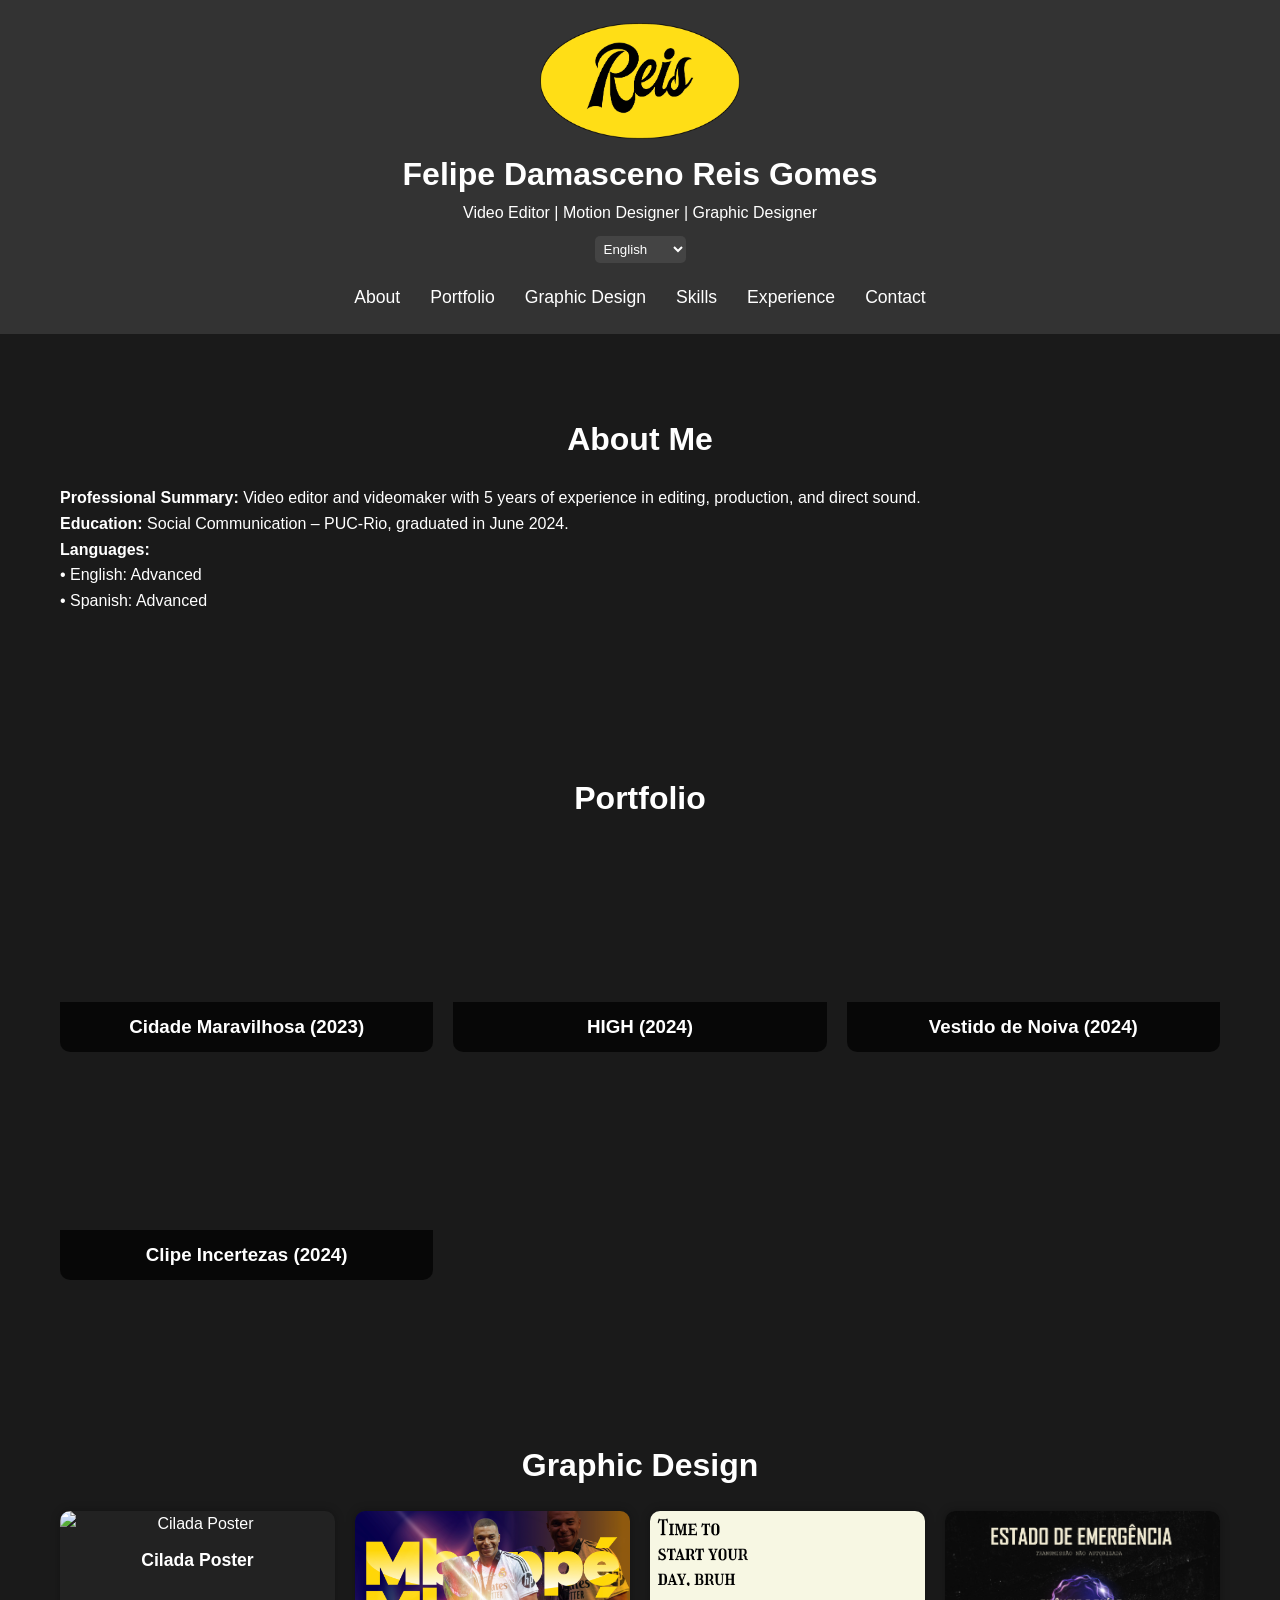
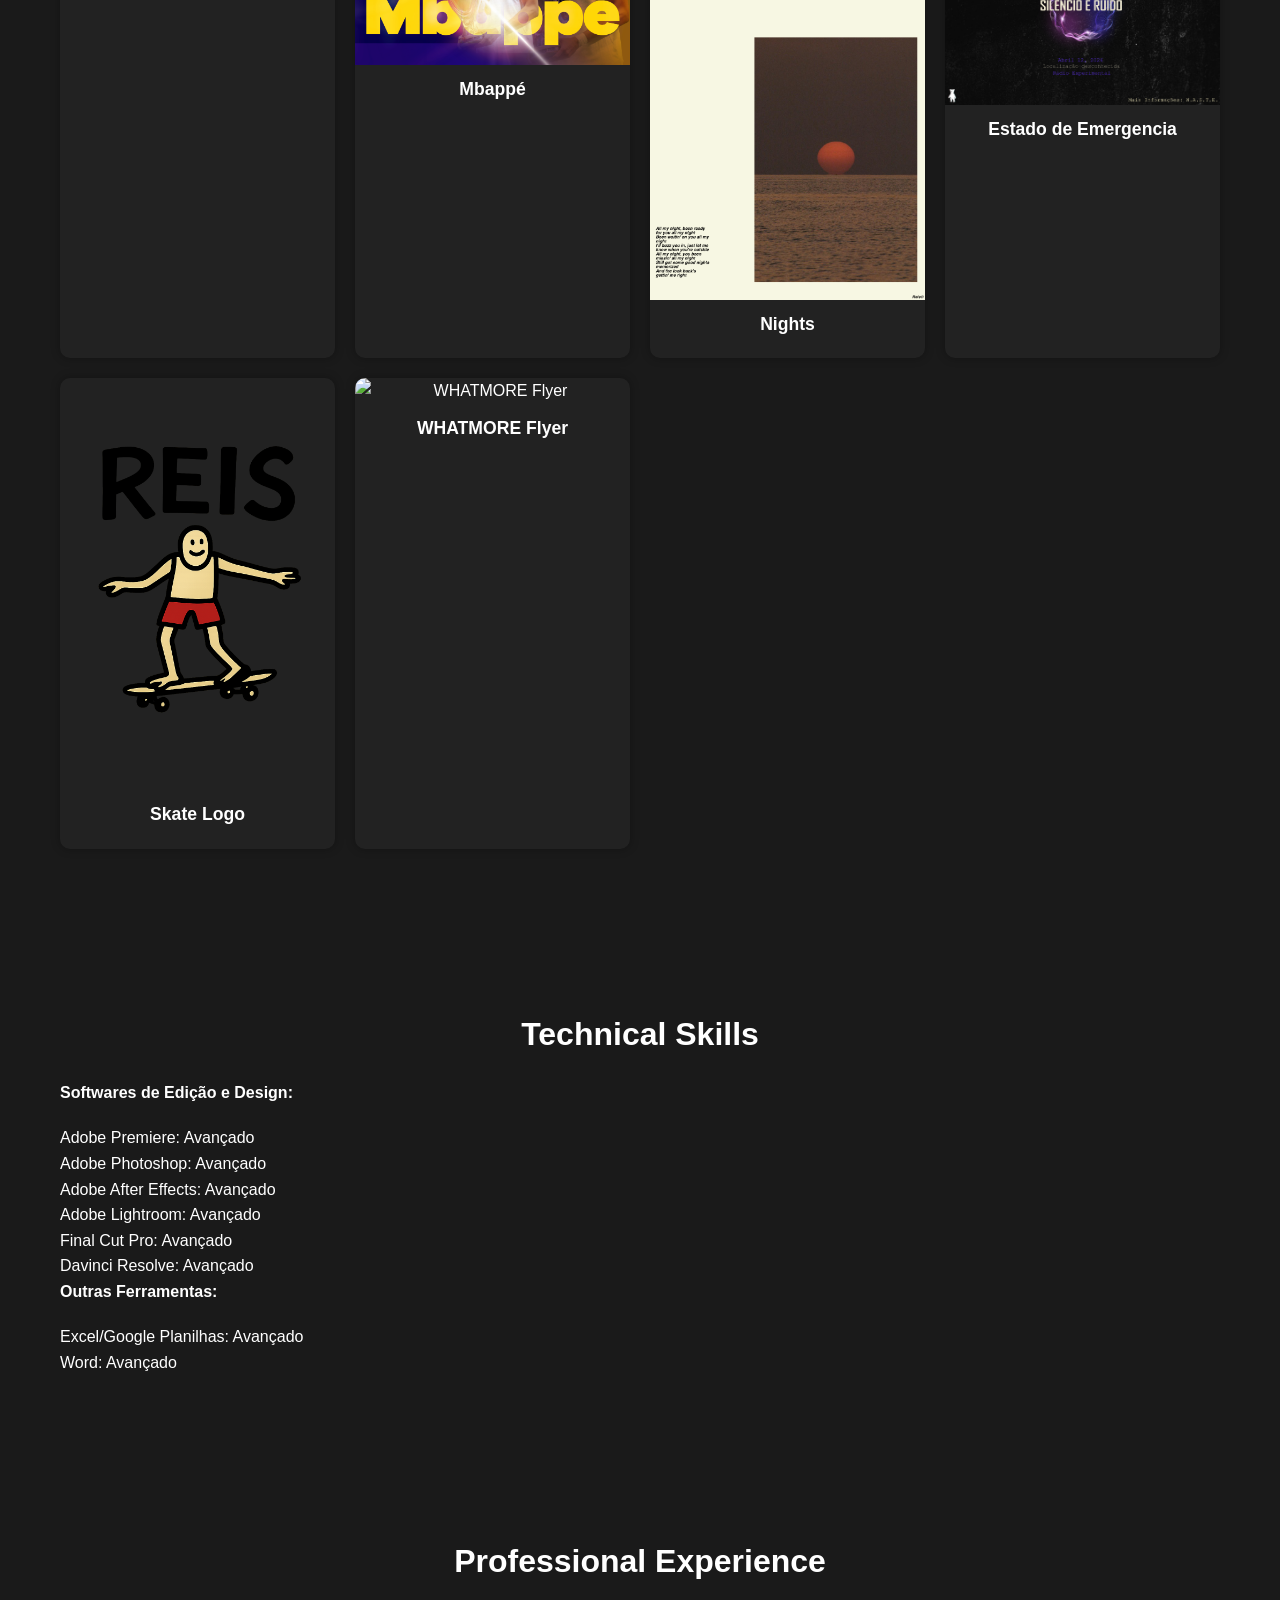
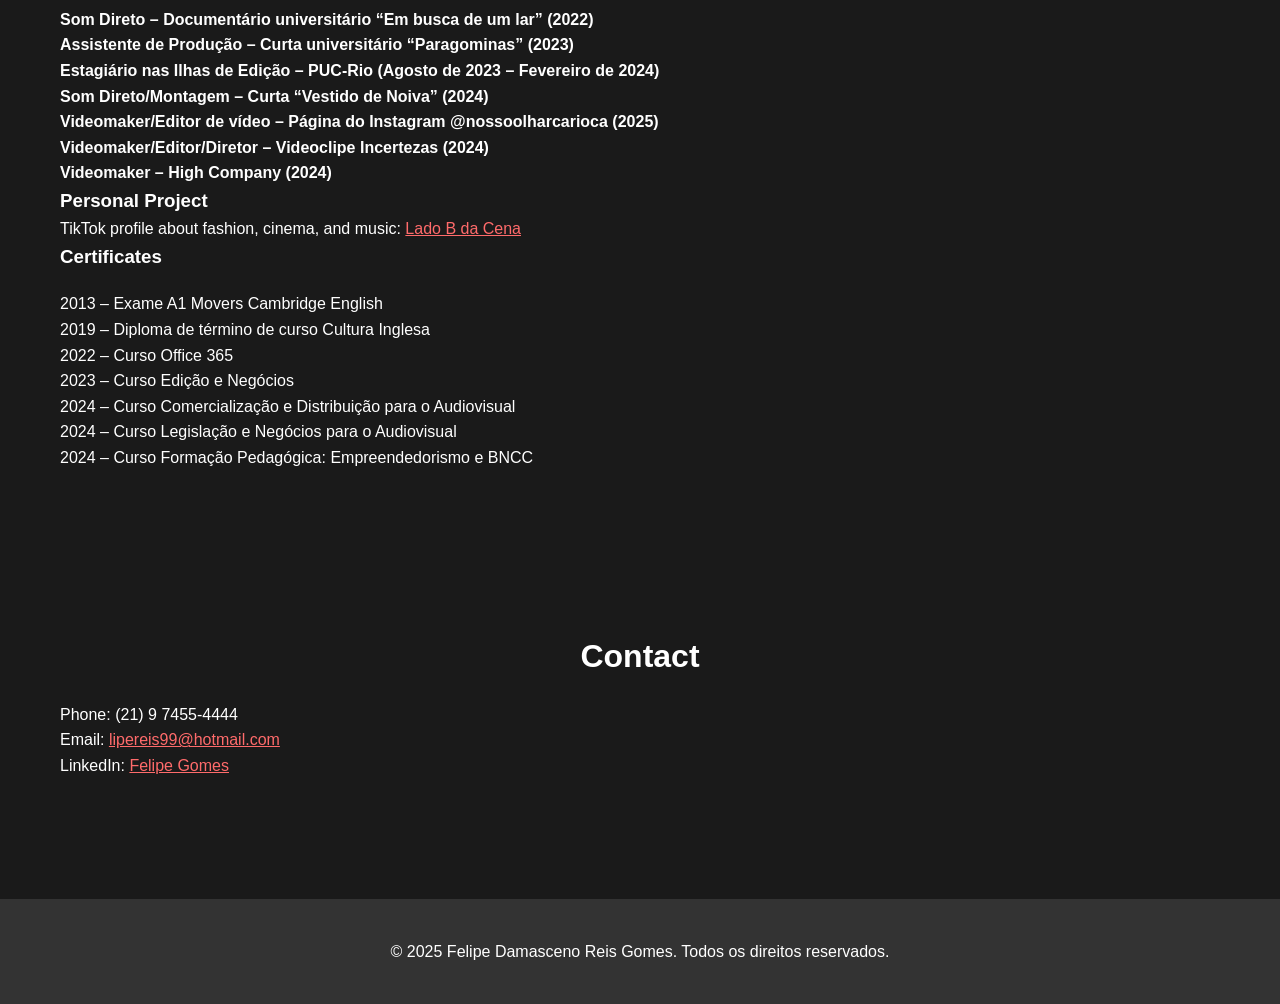
==== index.html @ c26df482 "Add files via upload" ====
<!DOCTYPE html>
<html lang="pt-BR">

<head>
  <meta charset="UTF-8" />
  <meta name="viewport" content="width=device-width, initial-scale=1.0" />
  <title>Felipe Damasceno - Videomaker Portfolio</title>
  <link rel="stylesheet" href="styles.css" />
</head>

<body>
  <header>
    <div class="container">
      <img src="./img/reis_logo.png" alt="Felipe Damasceno Logo" class="logo" />
      <h1>Felipe Damasceno Reis Gomes</h1>
      <p>Video Editor | Motion Designer | Graphic Designer</p>

      <div class="language-selector">
        <select id="language-select" onchange="changeLanguage()">
          <option value="pt">Português</option>
          <option value="en">English</option>
        </select>
      </div>

      <nav>
        <ul>
          <li><a href="#about" id="nav-about">Sobre</a></li>
          <li><a href="#portfolio" id="nav-portfolio">Portfólio</a></li>
          <li><a href="#design" id="nav-design">Design Gráfico</a></li>
          <li><a href="#skills" id="nav-skills">Habilidades</a></li>
          <li><a href="#experience" id="nav-experience">Experiência</a></li>
          <li><a href="#contact" id="nav-contact">Contato</a></li>
        </ul>
      </nav>
    </div>
  </header>

  <section id="about">
    <div class="container">
      <h2 id="about-title">Sobre Mim</h2>
      <p id="about-objective"><strong>Resumo Profissional:</strong> Profissional com 5 anos de experiência no mercado audiovisual, com atuação nas áreas de edição de vídeo, produção audiovisual e som direto.</p>
      <p id="about-education"><strong>Formação Acadêmica:</strong> Comunicação Social – Pontifícia Universidade Católica do Rio de Janeiro (PUC-Rio), formado em Junho/2024.</p>
      <p id="about-languages"><strong>Idiomas:</strong><br>• Inglês: Avançado<br>• Espanhol: Avançado</p>
    </div>
  </section>

  <section id="portfolio">
    <div class="container">
      <h2 id="portfolio-title">Portfólio</h2>
      <div class="video-gallery" id="video-gallery"></div>
    </div>
  </section>

  <!-- NOVA SEÇÃO DE DESIGN GRÁFICO -->
  <section id="design">
    <div class="container">
      <h2 id="design-title">Design Gráfico</h2>
      <div class="design-gallery" id="design-gallery"></div>
    </div>
  </section>

  <section id="skills">
    <div class="container">
      <h2 id="skills-title">Habilidades Técnicas</h2>
      <ul>
        <li><strong>Softwares de Edição e Design:</strong>
          <ul>
            <li>Adobe Premiere: Avançado</li>
            <li>Adobe Photoshop: Avançado</li>
            <li>Adobe After Effects: Avançado</li>
            <li>Adobe Lightroom: Avançado</li>
            <li>Final Cut Pro: Avançado</li>
            <li>Davinci Resolve: Avançado</li>
          </ul>
        </li>
        <li><strong>Outras Ferramentas:</strong>
          <ul>
            <li>Excel/Google Planilhas: Avançado</li>
            <li>Word: Avançado</li>
          </ul>
        </li>
      </ul>
    </div>
  </section>

  <section id="experience">
    <div class="container">
      <h2 id="experience-title">Experiência Profissional</h2>
      <ul>
        <li><strong>Som Direto – Documentário universitário “Em busca de um lar” (2022)</strong></li>
        <li><strong>Assistente de Produção – Curta universitário “Paragominas” (2023)</strong></li>
        <li><strong>Estagiário nas Ilhas de Edição – PUC-Rio (Agosto de 2023 – Fevereiro de 2024)</strong></li>
        <li><strong>Som Direto/Montagem – Curta “Vestido de Noiva” (2024)</strong></li>
        <li><strong>Videomaker/Editor de vídeo – Página do Instagram @nossoolharcarioca (2025)</strong></li>
        <li><strong>Videomaker/Editor/Diretor – Videoclipe Incertezas (2024)</strong></li>
        <li><strong>Videomaker – High Company (2024)</strong></li>
      </ul>

      <h3 id="project-title">Projeto Pessoal</h3>
      <p id="project-desc">Perfil no TikTok sobre moda, cinema e música:
        <a href="https://www.tiktok.com/@ladobdacena" target="_blank">Lado B da Cena</a>
      </p>

      <h3 id="certificates-title">Certificados</h3>
      <ul>
        <li>2013 – Exame A1 Movers Cambridge English</li>
        <li>2019 – Diploma de término de curso Cultura Inglesa</li>
        <li>2022 – Curso Office 365</li>
        <li>2023 – Curso Edição e Negócios</li>
        <li>2024 – Curso Comercialização e Distribuição para o Audiovisual</li>
        <li>2024 – Curso Legislação e Negócios para o Audiovisual</li>
        <li>2024 – Curso Formação Pedagógica: Empreendedorismo e BNCC</li>
      </ul>
    </div>
  </section>

  <section id="contact">
    <div class="container">
      <h2 id="contact-title">Contato</h2>
      <p id="contact-phone"><strong>Telefone:</strong> (21) 9 7455-4444</p>
      <p id="contact-email"><strong>E-mail:</strong> <a href="mailto:lipereis99@hotmail.com">lipereis99@hotmail.com</a></p>
      <p id="contact-linkedin"><strong>LinkedIn:</strong> <a href="https://www.linkedin.com/in/felipe-gomes-0220b7247/" target="_blank">Felipe Gomes</a></p>
    </div>
  </section>

  <footer>
    <div class="container">
      <p>&copy; 2025 Felipe Damasceno Reis Gomes. Todos os direitos reservados.</p>
    </div>
  </footer>

  <script src="script.js"></script>
</body>

</html>
---- styles.css ----
* {
  margin: 0;
  padding: 0;
  box-sizing: border-box;
  font-family: "Arial", sans-serif, "Poppins";
}

body {
  background-color: #1a1a1a;
  color: #fff;
  line-height: 1.6;
}

.container {
  max-width: 1200px;
  margin: 0 auto;
  padding: 20px;
}

.logo {
  max-width: 200px;
  height: auto;
  margin-bottom: 10px;
  display: block;
  margin-left: auto;
  margin-right: auto;
}

header {
  background: #333;
  padding: 3px 0;
  text-align: center;
}

nav ul {
  list-style: none;
  display: flex;
  justify-content: center;
  margin-top: 20px;
}

nav ul li {
  margin: 0 15px;
}

nav ul li a {
  color: #fff;
  text-decoration: none;
  font-size: 1.1em;
  transition: color 0.3s;
}

nav ul li a:hover {
  color: #ff6b6b;
}

section {
  padding: 60px 0;
}

section h2 {
  font-size: 2em;
  margin-bottom: 20px;
  text-align: center;
}

/* --- PORTFÓLIO DE VÍDEO --- */
.video-gallery {
  display: grid;
  grid-template-columns: repeat(auto-fit, minmax(300px, 1fr));
  gap: 20px;
}

.video-card {
  position: relative;
  overflow: hidden;
  border-radius: 10px;
}

.video-card iframe {
  width: 100%;
  height: 200px;
  border: none;
}

.video-card h3 {
  position: absolute;
  bottom: 0;
  background: rgba(0, 0, 0, 0.7);
  width: 100%;
  padding: 10px;
  text-align: center;
  color: #fff;
}

/* --- DESIGN GRÁFICO --- */
.design-gallery {
  display: grid;
  grid-template-columns: repeat(auto-fit, minmax(250px, 1fr));
  gap: 20px;
  margin-top: 20px;
}

.design-card {
  background: #222;
  border-radius: 10px;
  overflow: hidden;
  text-align: center;
  padding-bottom: 10px;
  box-shadow: 0 0 10px rgba(0,0,0,0.3);
}

.design-card img {
  width: 100%;
  display: block;
}

.design-card h3 {
  padding: 10px;
  font-size: 1.1em;
  color: #fff;
}

ul {
  list-style: none;
  margin-top: 20px;
}

a {
  color: #ff6b6b;
}

footer {
  background: #333;
  text-align: center;
  padding: 20px 0;
  margin-top: 40px;
}

/* LANGUAGE SELECT */
.language-selector {
  margin: 10px 0;
}

#language-select {
  padding: 5px;
  background-color: #444;
  color: #fff;
  border: none;
  border-radius: 5px;
  cursor: pointer;
}

@media (max-width: 768px) {
  nav ul {
    flex-direction: column;
    gap: 10px;
  }

  .video-gallery,
  .design-gallery {
    grid-template-columns: 1fr;
  }
}
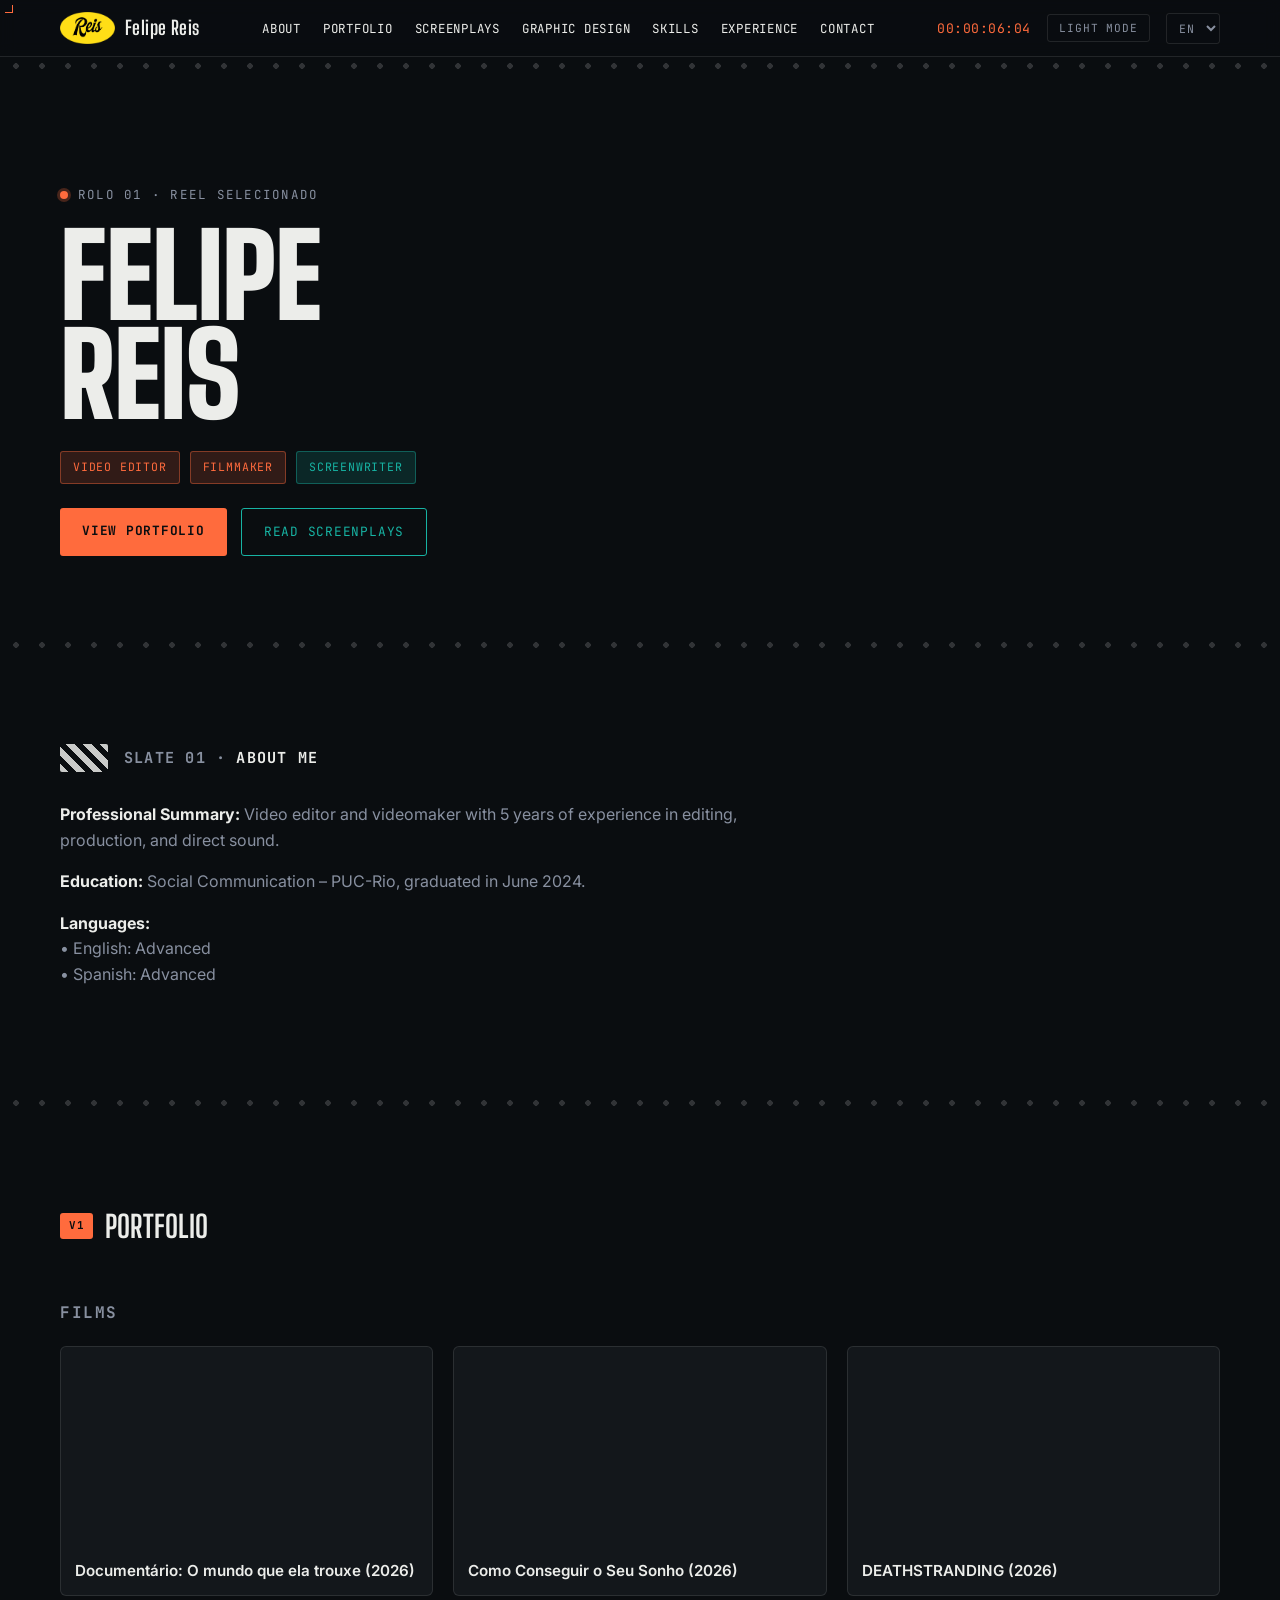
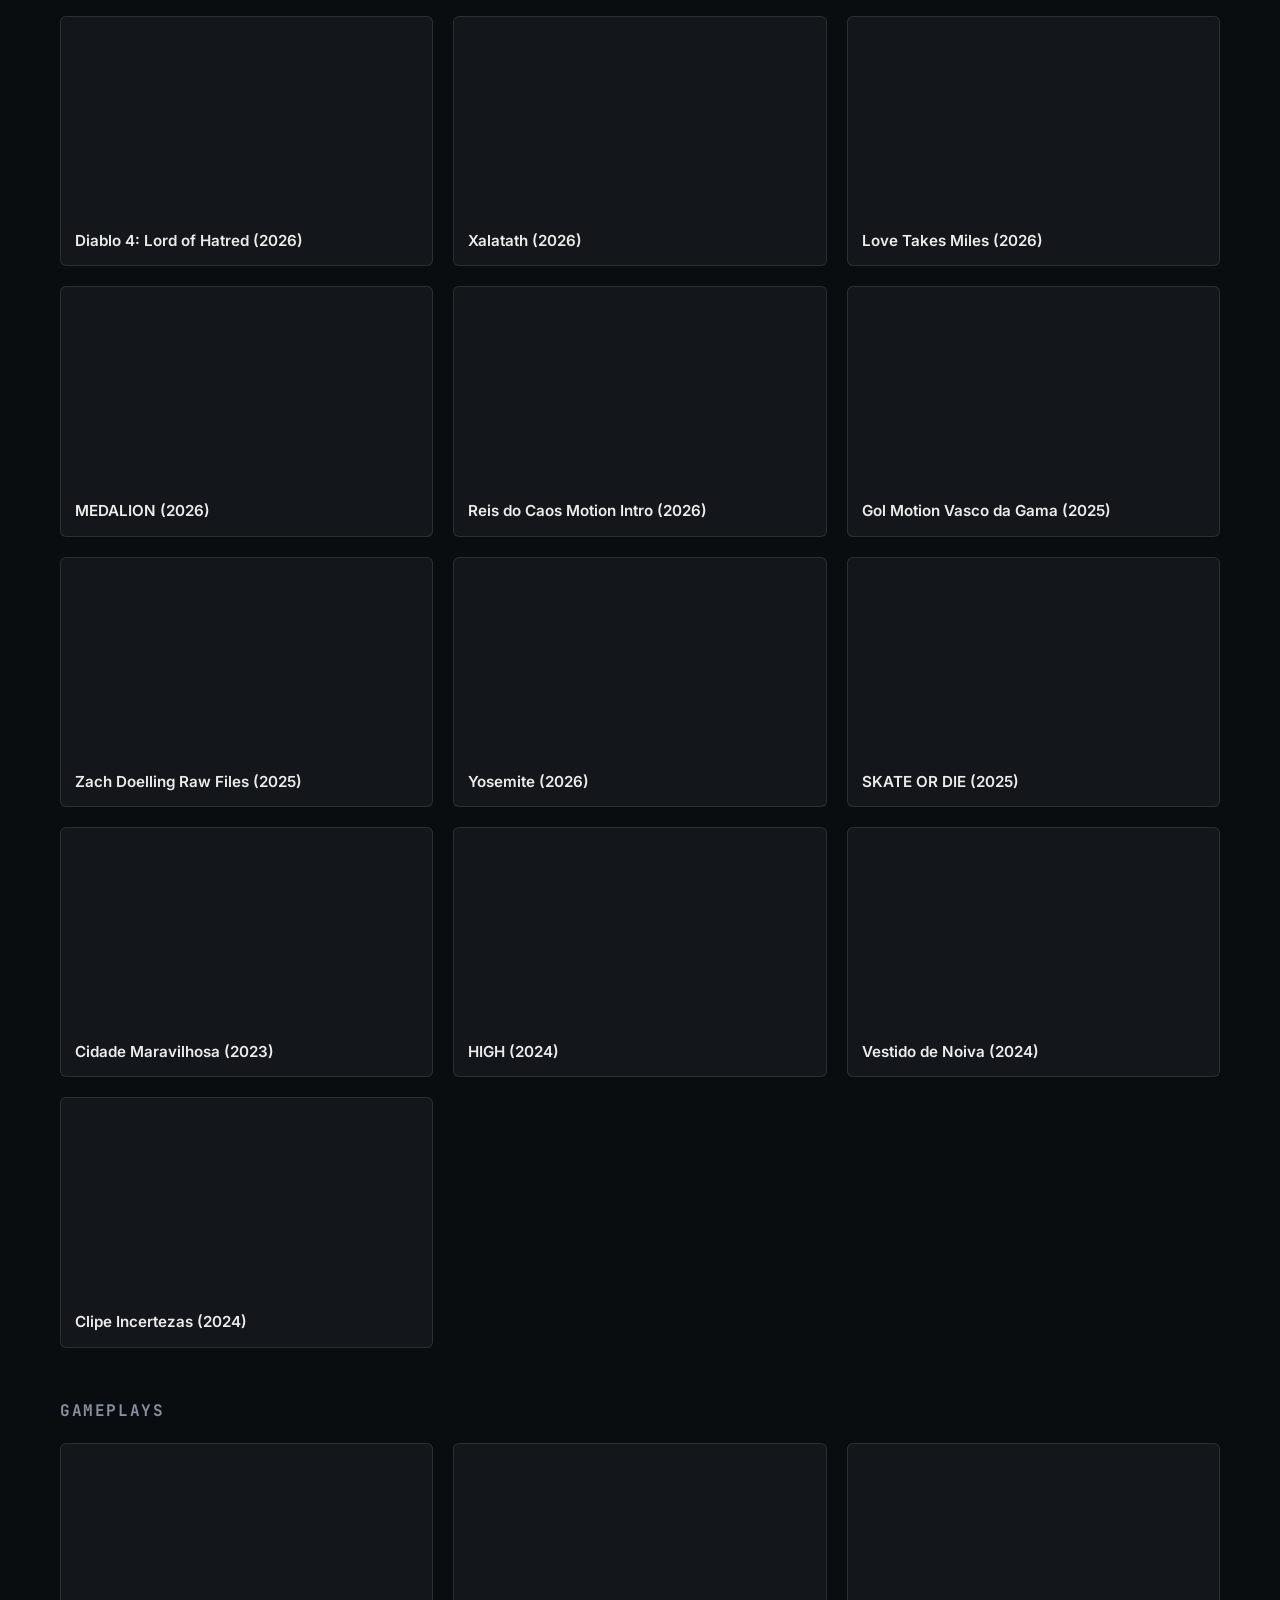
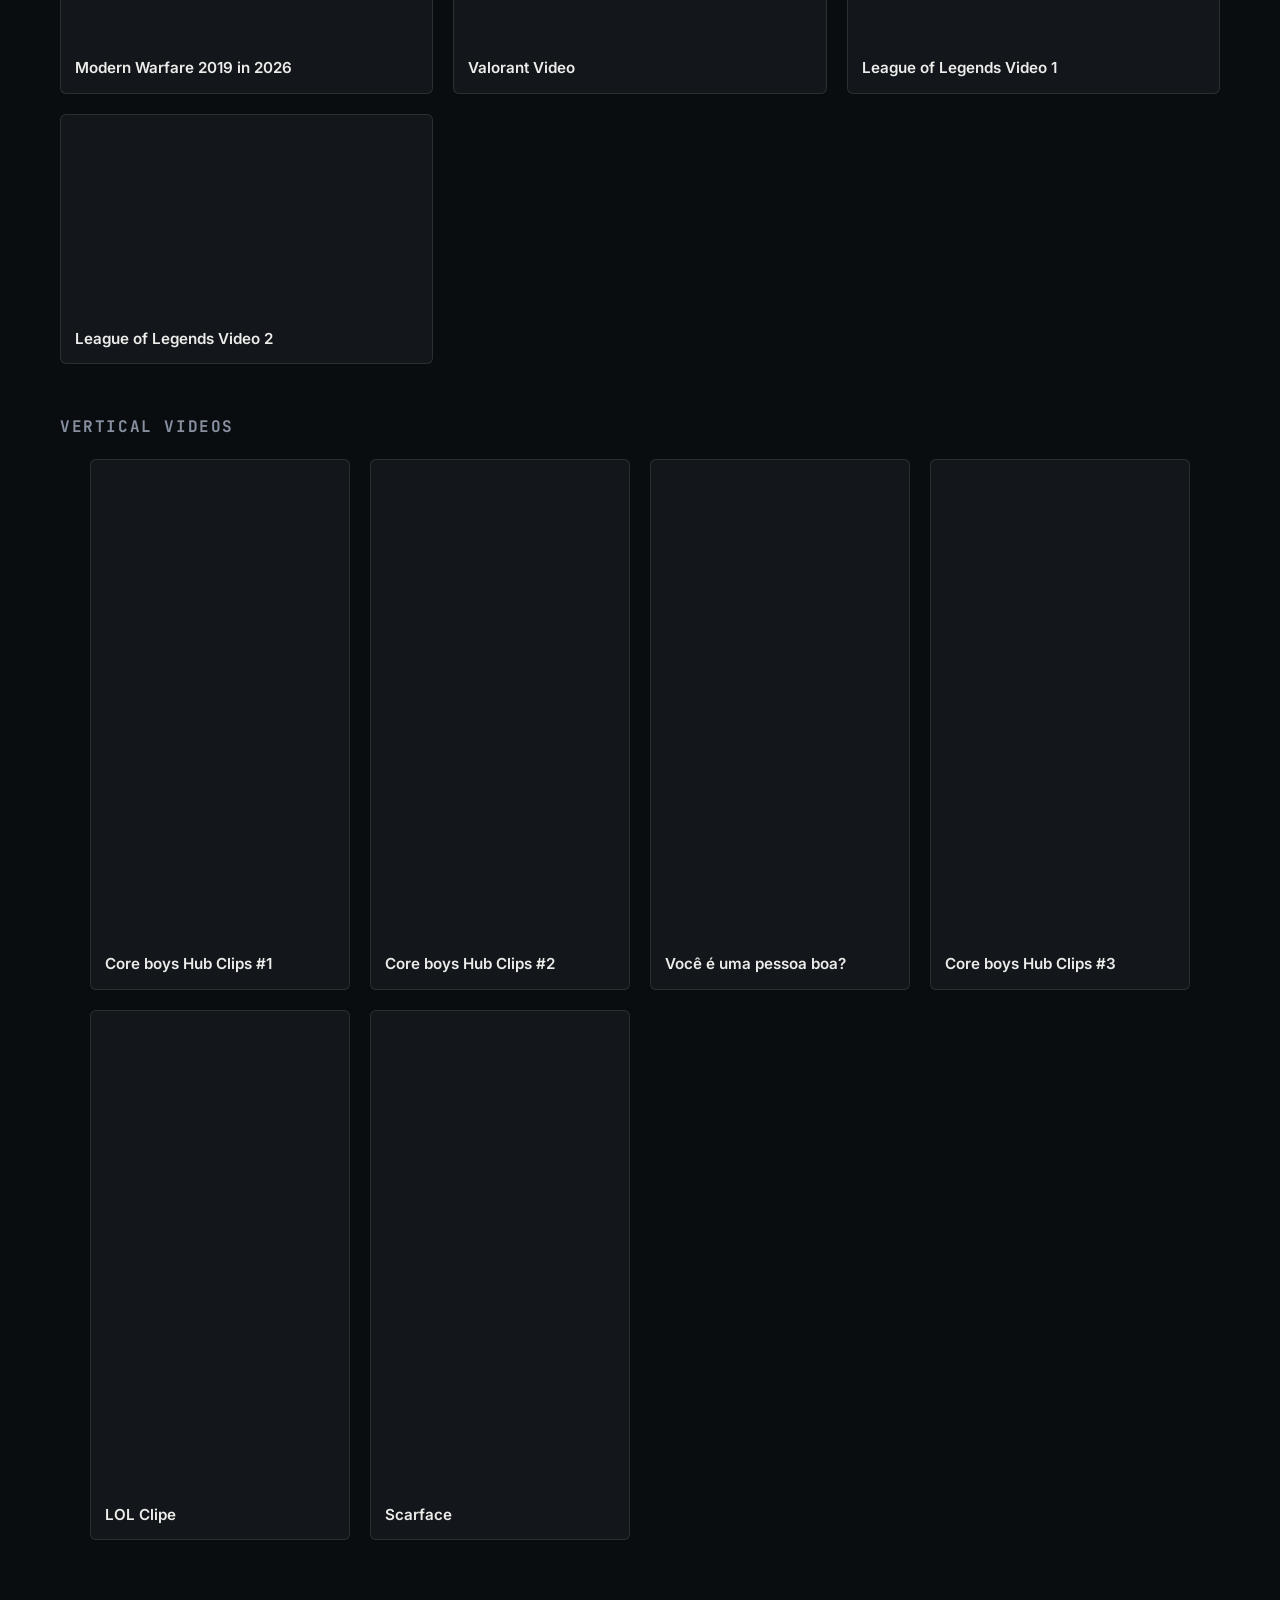
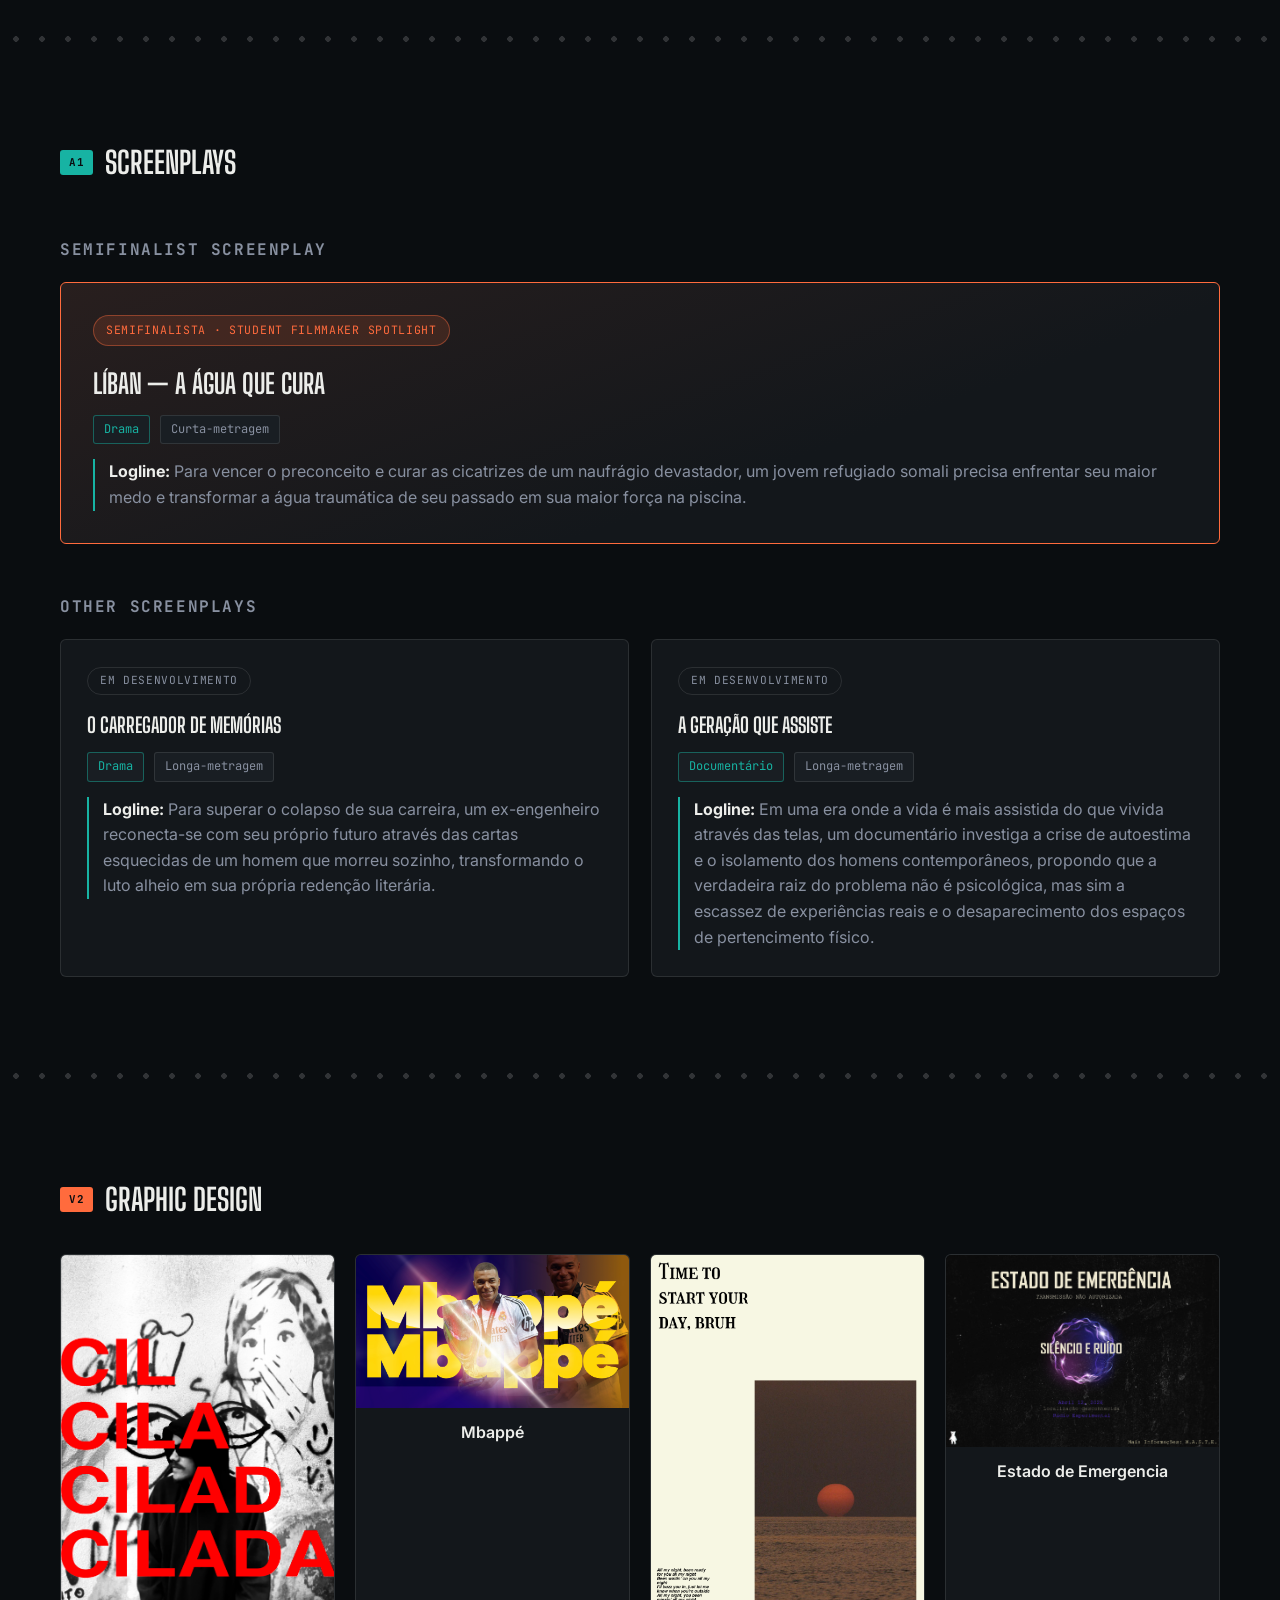
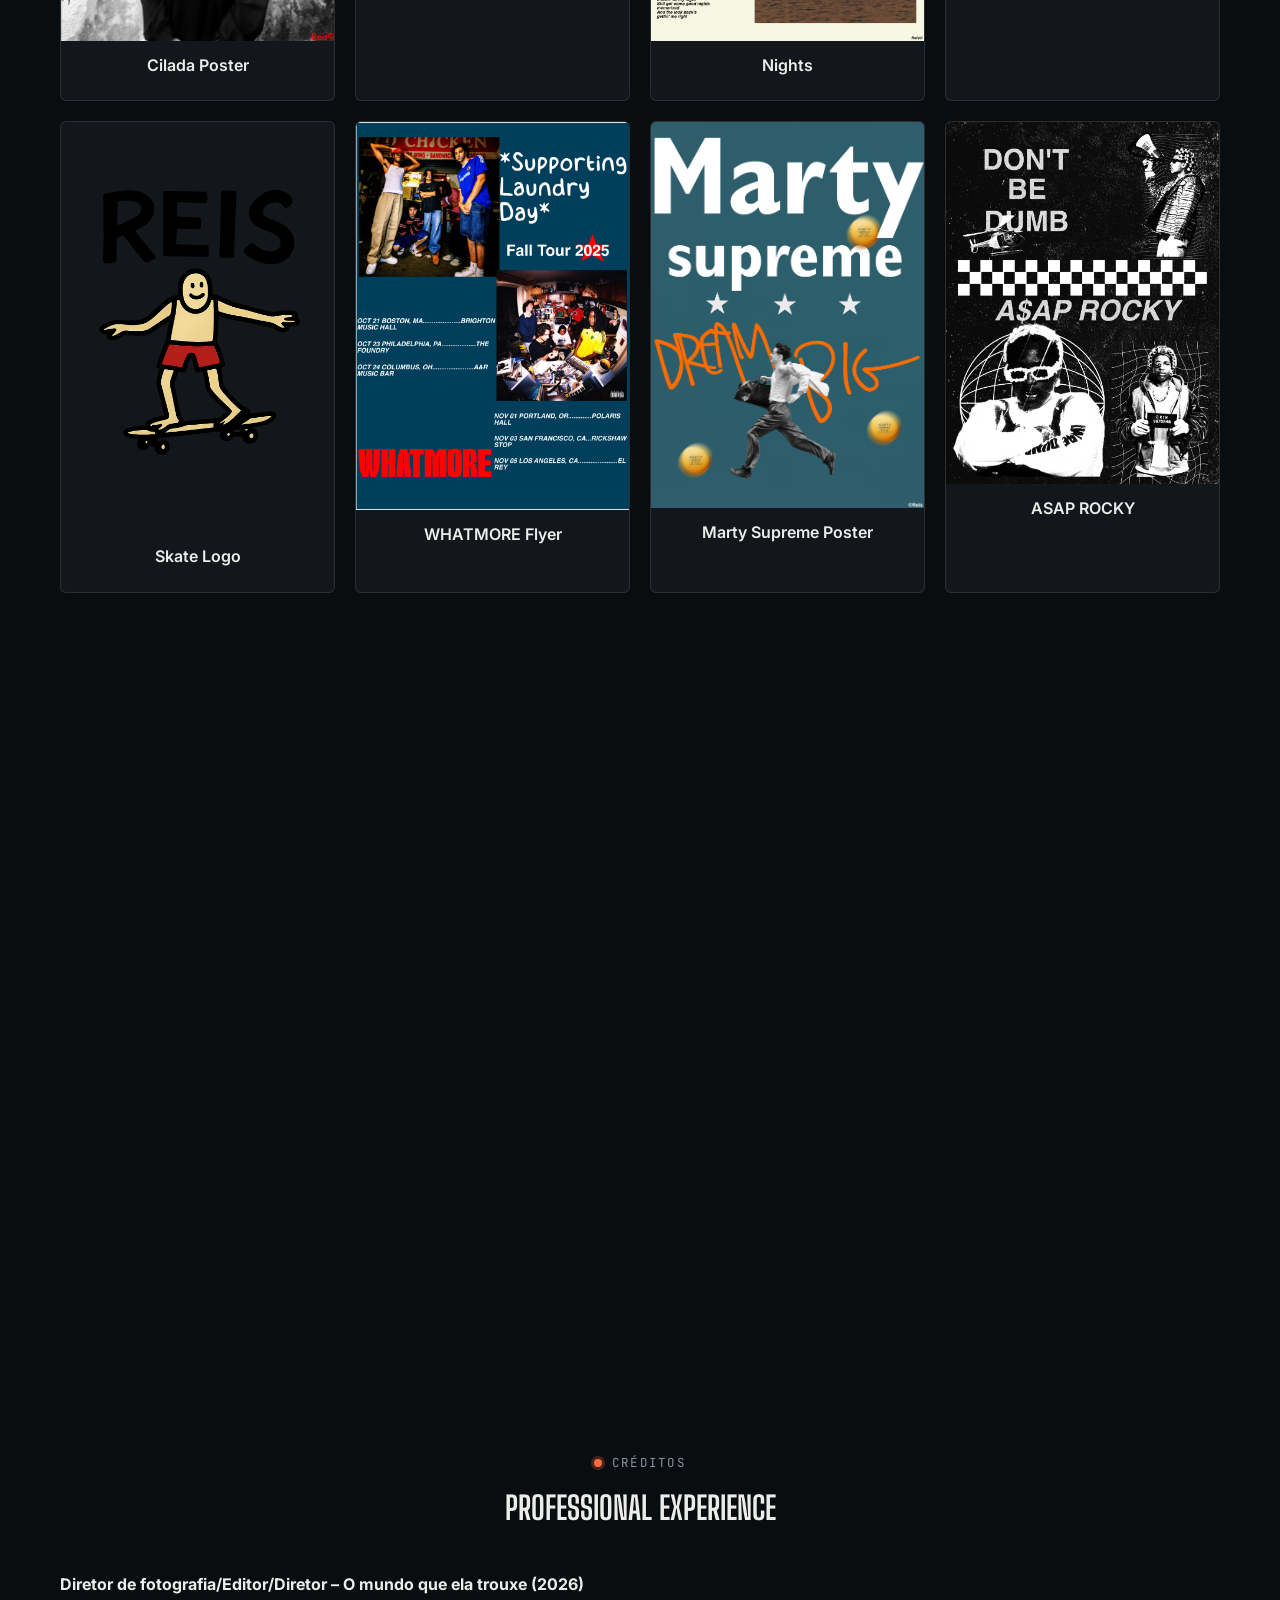
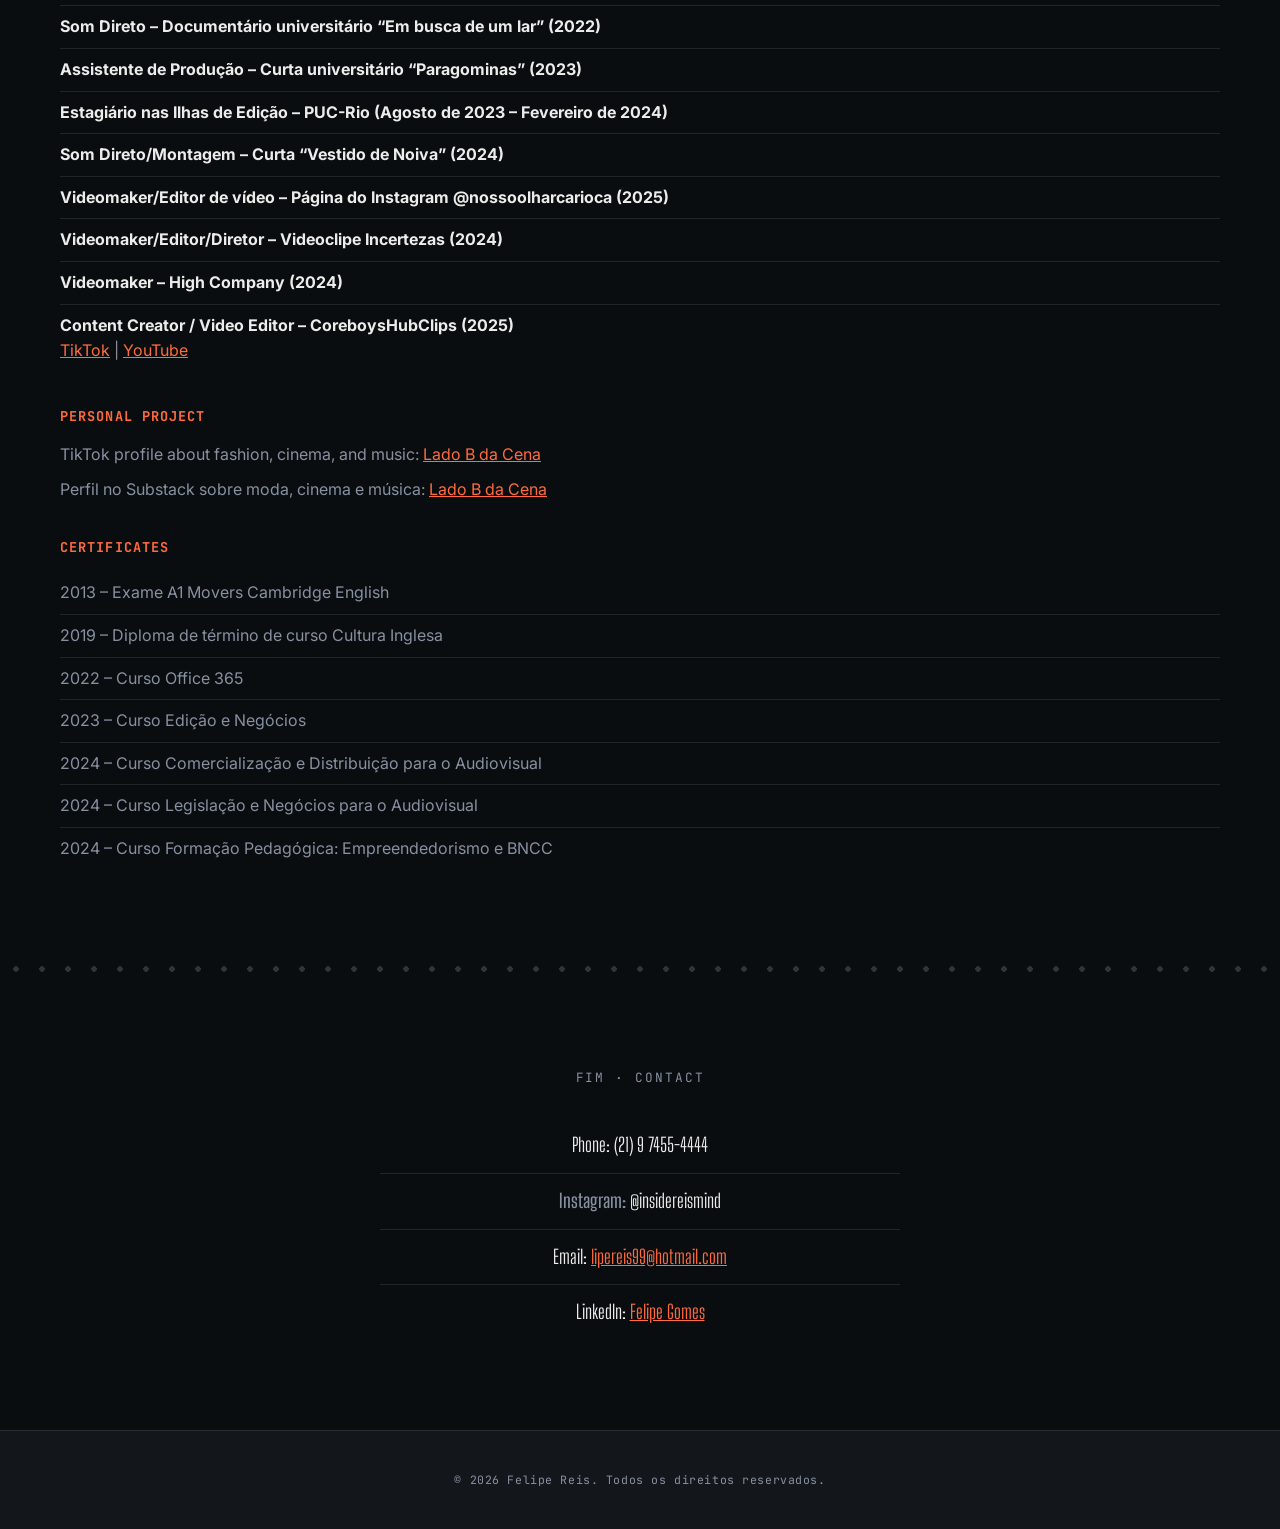
==== commit f1d05b96: "mudanda do design do site" ====
--- a/index.html
+++ b/index.html
@@ -1,135 +1,260 @@
-<!DOCTYPE html>
-<html lang="pt-BR">
-
-<head>
-  <meta charset="UTF-8" />
-  <meta name="viewport" content="width=device-width, initial-scale=1.0" />
-  <title>Felipe Damasceno - Videomaker Portfolio</title>
-  <link rel="stylesheet" href="styles.css" />
-</head>
-
-<body>
-  <header>
-    <div class="container">
-      <img src="./img/reis_logo.png" alt="Felipe Damasceno Logo" class="logo" />
-      <h1>Felipe Damasceno Reis Gomes</h1>
-      <p>Video Editor | Motion Designer | Graphic Designer</p>
-
-      <div class="language-selector">
-        <select id="language-select" onchange="changeLanguage()">
-          <option value="pt">Português</option>
-          <option value="en">English</option>
-        </select>
-      </div>
-
-      <nav>
-        <ul>
-          <li><a href="#about" id="nav-about">Sobre</a></li>
-          <li><a href="#portfolio" id="nav-portfolio">Portfólio</a></li>
-          <li><a href="#design" id="nav-design">Design Gráfico</a></li>
-          <li><a href="#skills" id="nav-skills">Habilidades</a></li>
-          <li><a href="#experience" id="nav-experience">Experiência</a></li>
-          <li><a href="#contact" id="nav-contact">Contato</a></li>
-        </ul>
-      </nav>
-    </div>
-  </header>
-
-  <section id="about">
-    <div class="container">
-      <h2 id="about-title">Sobre Mim</h2>
-      <p id="about-objective"><strong>Resumo Profissional:</strong> Profissional com 5 anos de experiência no mercado audiovisual, com atuação nas áreas de edição de vídeo, produção audiovisual e som direto.</p>
-      <p id="about-education"><strong>Formação Acadêmica:</strong> Comunicação Social – Pontifícia Universidade Católica do Rio de Janeiro (PUC-Rio), formado em Junho/2024.</p>
-      <p id="about-languages"><strong>Idiomas:</strong><br>• Inglês: Avançado<br>• Espanhol: Avançado</p>
-    </div>
-  </section>
-
-  <section id="portfolio">
-    <div class="container">
-      <h2 id="portfolio-title">Portfólio</h2>
-      <div class="video-gallery" id="video-gallery"></div>
-    </div>
-  </section>
-
-  <!-- NOVA SEÇÃO DE DESIGN GRÁFICO -->
-  <section id="design">
-    <div class="container">
-      <h2 id="design-title">Design Gráfico</h2>
-      <div class="design-gallery" id="design-gallery"></div>
-    </div>
-  </section>
-
-  <section id="skills">
-    <div class="container">
-      <h2 id="skills-title">Habilidades Técnicas</h2>
-      <ul>
-        <li><strong>Softwares de Edição e Design:</strong>
-          <ul>
-            <li>Adobe Premiere: Avançado</li>
-            <li>Adobe Photoshop: Avançado</li>
-            <li>Adobe After Effects: Avançado</li>
-            <li>Adobe Lightroom: Avançado</li>
-            <li>Final Cut Pro: Avançado</li>
-            <li>Davinci Resolve: Avançado</li>
-          </ul>
-        </li>
-        <li><strong>Outras Ferramentas:</strong>
-          <ul>
-            <li>Excel/Google Planilhas: Avançado</li>
-            <li>Word: Avançado</li>
-          </ul>
-        </li>
-      </ul>
-    </div>
-  </section>
-
-  <section id="experience">
-    <div class="container">
-      <h2 id="experience-title">Experiência Profissional</h2>
-      <ul>
-        <li><strong>Som Direto – Documentário universitário “Em busca de um lar” (2022)</strong></li>
-        <li><strong>Assistente de Produção – Curta universitário “Paragominas” (2023)</strong></li>
-        <li><strong>Estagiário nas Ilhas de Edição – PUC-Rio (Agosto de 2023 – Fevereiro de 2024)</strong></li>
-        <li><strong>Som Direto/Montagem – Curta “Vestido de Noiva” (2024)</strong></li>
-        <li><strong>Videomaker/Editor de vídeo – Página do Instagram @nossoolharcarioca (2025)</strong></li>
-        <li><strong>Videomaker/Editor/Diretor – Videoclipe Incertezas (2024)</strong></li>
-        <li><strong>Videomaker – High Company (2024)</strong></li>
-      </ul>
-
-      <h3 id="project-title">Projeto Pessoal</h3>
-      <p id="project-desc">Perfil no TikTok sobre moda, cinema e música:
-        <a href="https://www.tiktok.com/@ladobdacena" target="_blank">Lado B da Cena</a>
-      </p>
-
-      <h3 id="certificates-title">Certificados</h3>
-      <ul>
-        <li>2013 – Exame A1 Movers Cambridge English</li>
-        <li>2019 – Diploma de término de curso Cultura Inglesa</li>
-        <li>2022 – Curso Office 365</li>
-        <li>2023 – Curso Edição e Negócios</li>
-        <li>2024 – Curso Comercialização e Distribuição para o Audiovisual</li>
-        <li>2024 – Curso Legislação e Negócios para o Audiovisual</li>
-        <li>2024 – Curso Formação Pedagógica: Empreendedorismo e BNCC</li>
-      </ul>
-    </div>
-  </section>
-
-  <section id="contact">
-    <div class="container">
-      <h2 id="contact-title">Contato</h2>
-      <p id="contact-phone"><strong>Telefone:</strong> (21) 9 7455-4444</p>
-      <p id="contact-email"><strong>E-mail:</strong> <a href="mailto:lipereis99@hotmail.com">lipereis99@hotmail.com</a></p>
-      <p id="contact-linkedin"><strong>LinkedIn:</strong> <a href="https://www.linkedin.com/in/felipe-gomes-0220b7247/" target="_blank">Felipe Gomes</a></p>
-    </div>
-  </section>
-
-  <footer>
-    <div class="container">
-      <p>&copy; 2025 Felipe Damasceno Reis Gomes. Todos os direitos reservados.</p>
-    </div>
-  </footer>
-
-  <script src="script.js"></script>
-</body>
-
-</html>+<!DOCTYPE html>
+<html lang="pt-BR">
+
+<head>
+  <meta charset="UTF-8" />
+  <meta name="viewport" content="width=device-width, initial-scale=1.0" />
+  <title>Felipe Reis - Videomaker Portfolio</title>
+  <link rel="preconnect" href="https://fonts.googleapis.com">
+  <link rel="preconnect" href="https://fonts.gstatic.com" crossorigin>
+  <link href="https://fonts.googleapis.com/css2?family=Big+Shoulders+Display:wght@400;600;700;900&family=Inter:wght@400;500;600&family=JetBrains+Mono:wght@400;500;700&display=swap" rel="stylesheet">
+  <link rel="stylesheet" href="styles.css" />
+  <script>document.documentElement.classList.add('js');</script>
+</head>
+
+<body>
+  <div id="cursor" aria-hidden="true">
+    <span class="corner tl"></span><span class="corner tr"></span>
+    <span class="corner bl"></span><span class="corner br"></span>
+  </div>
+
+  <header class="top">
+    <div class="container top-row">
+      <div class="brand">
+        <img src="./img/reis_logo.png" alt="Felipe Reis Logo" class="logo" />
+        <span>Felipe Reis</span>
+      </div>
+
+      <nav>
+        <ul>
+          <li><a href="#about" id="nav-about">Sobre</a></li>
+          <li><a href="#portfolio" id="nav-portfolio">Portfólio</a></li>
+          <li><a href="#roteiros" id="nav-roteiros">Roteiros</a></li>
+          <li><a href="#design" id="nav-design">Design Gráfico</a></li>
+          <li><a href="#skills" id="nav-skills">Habilidades</a></li>
+          <li><a href="#experience" id="nav-experience">Experiência</a></li>
+          <li><a href="#contact" id="nav-contact">Contato</a></li>
+        </ul>
+      </nav>
+
+      <div class="top-right">
+        <span class="timecode" id="tc">00:00:00:00</span>
+        <button class="theme-toggle" id="themeToggle" aria-pressed="false">Modo Claro</button>
+        <div class="language-selector">
+          <select id="language-select" onchange="changeLanguage()">
+            <option value="pt">PT</option>
+            <option value="en">EN</option>
+          </select>
+        </div>
+      </div>
+    </div>
+  </header>
+
+  <div class="filmrule"></div>
+
+  <section class="hero">
+    <div class="container">
+      <p class="eyebrow">Rolo 01 · Reel Selecionado</p>
+      <h1 class="hero-title">Felipe<br>Reis</h1>
+      <div class="role-tags">
+        <span class="tag v">Video Editor</span>
+        <span class="tag v">Filmmaker</span>
+        <span class="tag a">Screenwriter</span>
+      </div>
+      <div class="cta-row">
+        <a class="btn solid" href="#portfolio" id="cta-portfolio">Ver Portfólio</a>
+        <a class="btn outline" href="#roteiros" id="cta-roteiros">Ler Roteiros</a>
+      </div>
+    </div>
+  </section>
+
+  <div class="filmrule"></div>
+
+  <section id="about" class="slate reveal">
+    <div class="container">
+      <div class="slate-header">
+        <div class="slate-stripes"></div>
+        <h2 class="slate-label"><span class="dim">Slate 01 ·</span> <span id="about-title">Sobre Mim</span></h2>
+      </div>
+      <div class="slate-body">
+        <p id="about-objective"><strong>Resumo Profissional:</strong> Profissional com 5 anos de experiência no mercado audiovisual, com atuação nas áreas de edição de vídeo, produção audiovisual e som direto.</p>
+        <p id="about-education"><strong>Formação Acadêmica:</strong> Comunicação Social – Pontifícia Universidade Católica do Rio de Janeiro (PUC-Rio), formado em Junho/2024.</p>
+        <p id="about-languages"><strong>Idiomas:</strong><br>• Inglês: Avançado<br>• Espanhol: Avançado</p>
+      </div>
+    </div>
+  </section>
+
+  <div class="filmrule"></div>
+
+  <section id="portfolio" class="track">
+    <div class="container">
+      <div class="track-header reveal">
+        <h2 class="track-title"><span class="track-chip v">V1</span> <span id="portfolio-title">Portfólio</span></h2>
+      </div>
+
+      <!-- SUBTÓPICO FILMES -->
+      <h3 class="portfolio-subtitle" id="films-title">Filmes</h3>
+      <div class="video-gallery" id="video-gallery"></div>
+
+      <!-- SUBTÓPICO GAMEPLAYS -->
+      <h3 class="portfolio-subtitle" id="gameplay-title">Gameplays</h3>
+      <div class="video-gallery" id="gameplay-gallery"></div>
+
+      <!-- SUBTÓPICO VÍDEOS VERTICAIS -->
+      <h3 class="portfolio-subtitle" id="vertical-title">Vídeos Verticais</h3>
+      <div class="video-gallery vertical-gallery" id="vertical-gallery"></div>
+    </div>
+  </section>
+
+  <div class="filmrule"></div>
+
+  <!-- SEÇÃO DE ROTEIROS -->
+  <section id="roteiros" class="track">
+    <div class="container">
+      <div class="track-header reveal">
+        <h2 class="track-title"><span class="track-chip a">A1</span> <span id="roteiros-title">Roteiros</span></h2>
+      </div>
+
+      <!-- MODELO A: ROTEIRO SEMIFINALISTA -->
+      <h3 class="portfolio-subtitle" id="semifinalist-title">Roteiro Semifinalista</h3>
+      <div class="screenplay-gallery">
+        <article class="screenplay-card featured">
+          <span class="award-badge">Semifinalista · Student Filmmaker Spotlight</span>
+          <h4 class="screenplay-title">Líban — A Água Que Cura</h4>
+          <div class="screenplay-meta">
+            <span class="meta-tag genre">Drama</span>
+            <span class="meta-tag format">Curta-metragem</span>
+          </div>
+          <p class="screenplay-logline"><strong>Logline:</strong> Para vencer o preconceito e curar as cicatrizes de um naufrágio devastador, um jovem refugiado somali precisa enfrentar seu maior medo e transformar a água traumática de seu passado em sua maior força na piscina.</p>
+        </article>
+      </div>
+
+      <!-- MODELO B: OUTROS ROTEIROS DO PORTFÓLIO -->
+      <h3 class="portfolio-subtitle" id="other-screenplays-title">Outros Roteiros</h3>
+      <div class="screenplay-gallery standard">
+        <article class="screenplay-card">
+          <span class="status-badge in-development">Em Desenvolvimento</span>
+          <h4 class="screenplay-title">O Carregador de Memórias</h4>
+          <div class="screenplay-meta">
+            <span class="meta-tag genre">Drama</span>
+            <span class="meta-tag format">Longa-metragem</span>
+          </div>
+          <p class="screenplay-logline"><strong>Logline:</strong> Para superar o colapso de sua carreira, um ex-engenheiro reconecta-se com seu próprio futuro através das cartas esquecidas de um homem que morreu sozinho, transformando o luto alheio em sua própria redenção literária.</p>
+        </article>
+
+        <article class="screenplay-card">
+          <span class="status-badge in-development">Em Desenvolvimento</span>
+          <h4 class="screenplay-title">A Geração Que Assiste</h4>
+          <div class="screenplay-meta">
+            <span class="meta-tag genre">Documentário</span>
+            <span class="meta-tag format">Longa-metragem</span>
+          </div>
+          <p class="screenplay-logline"><strong>Logline:</strong> Em uma era onde a vida é mais assistida do que vivida através das telas, um documentário investiga a crise de autoestima e o isolamento dos homens contemporâneos, propondo que a verdadeira raiz do problema não é psicológica, mas sim a escassez de experiências reais e o desaparecimento dos espaços de pertencimento físico.</p>
+        </article>
+      </div>
+    </div>
+  </section>
+
+  <div class="filmrule"></div>
+
+  <!-- SEÇÃO DE DESIGN GRÁFICO -->
+  <section id="design" class="track">
+    <div class="container">
+      <div class="track-header reveal">
+        <h2 class="track-title"><span class="track-chip v">V2</span> <span id="design-title">Design Gráfico</span></h2>
+      </div>
+      <div class="design-gallery" id="design-gallery"></div>
+    </div>
+  </section>
+
+  <div class="filmrule"></div>
+
+  <section id="skills" class="reveal">
+    <div class="container">
+      <p class="eyebrow center">Ficha Técnica</p>
+      <h2 id="skills-title">Habilidades Técnicas</h2>
+      <ul>
+        <li><strong>Softwares de Edição e Design:</strong>
+          <ul>
+            <li>Adobe Premiere: Avançado</li>
+            <li>Adobe Photoshop: Avançado</li>
+            <li>Adobe After Effects: Avançado</li>
+            <li>Adobe Lightroom: Avançado</li>
+            <li>Final Cut Pro: Avançado</li>
+            <li>Davinci Resolve: Avançado</li>
+          </ul>
+        </li>
+        <li><strong>Outras Ferramentas:</strong>
+          <ul>
+            <li>Excel/Google Planilhas: Avançado</li>
+            <li>Word: Avançado</li>
+          </ul>
+        </li>
+      </ul>
+    </div>
+  </section>
+
+  <section id="experience" class="reveal">
+    <div class="container">
+      <p class="eyebrow center">Créditos</p>
+      <h2 id="experience-title">Experiência Profissional</h2>
+      <ul>
+        <li><strong>Diretor de fotografia/Editor/Diretor – O mundo que ela trouxe (2026)</strong></li>
+        <li><strong>Som Direto – Documentário universitário “Em busca de um lar” (2022)</strong></li>
+        <li><strong>Assistente de Produção – Curta universitário “Paragominas” (2023)</strong></li>
+        <li><strong>Estagiário nas Ilhas de Edição – PUC-Rio (Agosto de 2023 – Fevereiro de 2024)</strong></li>
+        <li><strong>Som Direto/Montagem – Curta “Vestido de Noiva” (2024)</strong></li>
+        <li><strong>Videomaker/Editor de vídeo – Página do Instagram @nossoolharcarioca (2025)</strong></li>
+        <li><strong>Videomaker/Editor/Diretor – Videoclipe Incertezas (2024)</strong></li>
+        <li><strong>Videomaker – High Company (2024)</strong></li>
+        <li>
+          <strong>Content Creator / Video Editor – CoreboysHubClips (2025)</strong><br>
+          <a href="https://www.tiktok.com/@coreboyshubclips" target="_blank">TikTok</a> |
+          <a href="https://www.youtube.com/@CoreboysHubClips" target="_blank">YouTube</a>
+        </li>
+      </ul>
+
+      <h3 id="project-title">Projeto Pessoal</h3>
+      <p id="project-desc">Perfil no TikTok sobre moda, cinema e música:
+        <a href="https://www.tiktok.com/@ladobdacena" target="_blank">Lado B da Cena</a>
+      </p>
+
+      <p id="project-desc">Perfil no Substack sobre moda, cinema e música:
+        <a href="https://substack.com/@ladobdacena" target="_blank">Lado B da Cena</a>
+      </p>
+
+      <h3 id="certificates-title">Certificados</h3>
+      <ul>
+        <li>2013 – Exame A1 Movers Cambridge English</li>
+        <li>2019 – Diploma de término de curso Cultura Inglesa</li>
+        <li>2022 – Curso Office 365</li>
+        <li>2023 – Curso Edição e Negócios</li>
+        <li>2024 – Curso Comercialização e Distribuição para o Audiovisual</li>
+        <li>2024 – Curso Legislação e Negócios para o Audiovisual</li>
+        <li>2024 – Curso Formação Pedagógica: Empreendedorismo e BNCC</li>
+      </ul>
+    </div>
+  </section>
+
+  <div class="filmrule"></div>
+
+  <section id="contact" class="credits reveal">
+    <div class="container">
+      <p class="credits-title">Fim · <span id="contact-title">Contato</span></p>
+      <p id="contact-phone"><strong>Telefone:</strong> (21) 9 7455-4444</p>
+      <p id="contact-instagram"><strong>Instagram:</strong> @insidereismind</p>
+      <p id="contact-email"><strong>E-mail:</strong> <a href="mailto:lipereis99@hotmail.com">lipereis99@hotmail.com</a></p>
+      <p id="contact-linkedin"><strong>LinkedIn:</strong> <a href="https://www.linkedin.com/in/felipe-gomes-0220b7247/" target="_blank">Felipe Gomes</a></p>
+    </div>
+  </section>
+
+  <footer>
+    <div class="container">
+      <p>&copy; 2026 Felipe Reis. Todos os direitos reservados.</p>
+    </div>
+  </footer>
+
+  <script src="script.js"></script>
+</body>
+
+</html>
--- a/styles.css
+++ b/styles.css
@@ -1,164 +1,513 @@
-* {
-  margin: 0;
-  padding: 0;
-  box-sizing: border-box;
-  font-family: "Arial", sans-serif, "Poppins";
-}
-
-body {
-  background-color: #1a1a1a;
-  color: #fff;
-  line-height: 1.6;
-}
-
-.container {
-  max-width: 1200px;
-  margin: 0 auto;
-  padding: 20px;
-}
-
-.logo {
-  max-width: 200px;
-  height: auto;
-  margin-bottom: 10px;
-  display: block;
-  margin-left: auto;
-  margin-right: auto;
-}
-
-header {
-  background: #333;
-  padding: 3px 0;
-  text-align: center;
-}
-
-nav ul {
-  list-style: none;
-  display: flex;
-  justify-content: center;
-  margin-top: 20px;
-}
-
-nav ul li {
-  margin: 0 15px;
-}
-
-nav ul li a {
-  color: #fff;
-  text-decoration: none;
-  font-size: 1.1em;
-  transition: color 0.3s;
-}
-
-nav ul li a:hover {
-  color: #ff6b6b;
-}
-
-section {
-  padding: 60px 0;
-}
-
-section h2 {
-  font-size: 2em;
-  margin-bottom: 20px;
-  text-align: center;
-}
-
-/* --- PORTFÓLIO DE VÍDEO --- */
-.video-gallery {
-  display: grid;
-  grid-template-columns: repeat(auto-fit, minmax(300px, 1fr));
-  gap: 20px;
-}
-
-.video-card {
-  position: relative;
-  overflow: hidden;
-  border-radius: 10px;
-}
-
-.video-card iframe {
-  width: 100%;
-  height: 200px;
-  border: none;
-}
-
-.video-card h3 {
-  position: absolute;
-  bottom: 0;
-  background: rgba(0, 0, 0, 0.7);
-  width: 100%;
-  padding: 10px;
-  text-align: center;
-  color: #fff;
-}
-
-/* --- DESIGN GRÁFICO --- */
-.design-gallery {
-  display: grid;
-  grid-template-columns: repeat(auto-fit, minmax(250px, 1fr));
-  gap: 20px;
-  margin-top: 20px;
-}
-
-.design-card {
-  background: #222;
-  border-radius: 10px;
-  overflow: hidden;
-  text-align: center;
-  padding-bottom: 10px;
-  box-shadow: 0 0 10px rgba(0,0,0,0.3);
-}
-
-.design-card img {
-  width: 100%;
-  display: block;
-}
-
-.design-card h3 {
-  padding: 10px;
-  font-size: 1.1em;
-  color: #fff;
-}
-
-ul {
-  list-style: none;
-  margin-top: 20px;
-}
-
-a {
-  color: #ff6b6b;
-}
-
-footer {
-  background: #333;
-  text-align: center;
-  padding: 20px 0;
-  margin-top: 40px;
-}
-
-/* LANGUAGE SELECT */
-.language-selector {
-  margin: 10px 0;
-}
-
-#language-select {
-  padding: 5px;
-  background-color: #444;
-  color: #fff;
-  border: none;
-  border-radius: 5px;
-  cursor: pointer;
-}
-
-@media (max-width: 768px) {
-  nav ul {
-    flex-direction: column;
-    gap: 10px;
-  }
-
-  .video-gallery,
-  .design-gallery {
-    grid-template-columns: 1fr;
-  }
-}
+:root {
+  --ink: #0A0D10;
+  --panel: #13171B;
+  --panel-2: #191E23;
+  --paper: #E7E9E6;
+  --paper-panel: #FFFFFF;
+  --paper-panel-2: #F0F1EE;
+  --orange: #FF6B3D;
+  --teal: #17B3A3;
+  --line: rgba(255, 255, 255, .1);
+  --hole: rgba(255, 255, 255, .16);
+
+  --bg: var(--ink);
+  --surface: var(--panel);
+  --surface-2: var(--panel-2);
+  --text: #ECEDEA;
+  --text-muted: #8890A0;
+  --border: var(--line);
+
+  --font-display: 'Big Shoulders Display', sans-serif;
+  --font-body: 'Inter', sans-serif;
+  --font-mono: 'JetBrains Mono', monospace;
+}
+
+html[data-theme="light"] {
+  --bg: var(--paper);
+  --surface: var(--paper-panel);
+  --surface-2: var(--paper-panel-2);
+  --text: #12161A;
+  --text-muted: #5B6168;
+  --border: rgba(0, 0, 0, .12);
+  --hole: rgba(0, 0, 0, .14);
+}
+
+* {
+  margin: 0;
+  padding: 0;
+  box-sizing: border-box;
+}
+
+html {
+  scroll-behavior: smooth;
+}
+
+body {
+  background: var(--bg);
+  color: var(--text);
+  font-family: var(--font-body);
+  line-height: 1.6;
+  transition: background .3s ease, color .3s ease;
+}
+
+.container {
+  max-width: 1200px;
+  margin: 0 auto;
+  padding: 20px;
+}
+
+a {
+  color: var(--orange);
+}
+
+section {
+  padding: 70px 0;
+  scroll-margin-top: 76px;
+}
+
+/* ---------- SPROCKET DIVIDER (signature) ---------- */
+.filmrule {
+  height: 18px;
+  background-image: radial-gradient(circle, var(--hole) 2.6px, transparent 3px);
+  background-size: 26px 100%;
+  background-repeat: repeat-x;
+  background-position: center;
+  transform-origin: left;
+}
+.js .filmrule { transform: scaleX(0); }
+.filmrule.in-view { animation: reel-advance .7s cubic-bezier(.65,0,.35,1) forwards; }
+@keyframes reel-advance { to { transform: scaleX(1); } }
+
+/* ---------- CUSTOM CURSOR (viewfinder reticle) ---------- */
+@media (hover: hover) and (pointer: fine) {
+  body { cursor: none; }
+  a, button, input, select, textarea, [role="button"] { cursor: none; }
+  #cursor {
+    position: fixed; top: 0; left: 0;
+    width: 26px; height: 26px;
+    pointer-events: none;
+    z-index: 999;
+    transform: translate(-50%, -50%);
+    will-change: transform;
+    transition: transform .15s ease-out;
+  }
+  #cursor .corner {
+    position: absolute; width: 8px; height: 8px;
+    border: 1.5px solid var(--orange);
+    transition: border-color .2s ease;
+  }
+  #cursor .tl { top: 0; left: 0; border-right: none; border-bottom: none; }
+  #cursor .tr { top: 0; right: 0; border-left: none; border-bottom: none; }
+  #cursor .bl { bottom: 0; left: 0; border-right: none; border-top: none; }
+  #cursor .br { bottom: 0; right: 0; border-left: none; border-top: none; }
+  #cursor.active { transform: translate(-50%, -50%) scale(1.7); }
+  #cursor.active .corner { border-color: var(--teal); }
+}
+@media (prefers-reduced-motion: reduce) {
+  #cursor { transition: none; }
+  .filmrule { transform: scaleX(1); }
+  .filmrule.in-view { animation: none; }
+}
+
+/* ---------- SCROLL REVEAL ---------- */
+.reveal { transition: opacity .6s ease, transform .6s ease; }
+.js .reveal { opacity: 0; transform: translateY(18px); }
+.reveal.in-view { opacity: 1; transform: translateY(0); }
+@media (prefers-reduced-motion: reduce) {
+  .reveal { opacity: 1; transform: none; transition: none; }
+}
+
+/* ---------- HEADER ---------- */
+header.top {
+  position: sticky; top: 0; z-index: 50;
+  background: color-mix(in srgb, var(--bg) 88%, transparent);
+  backdrop-filter: blur(8px);
+  border-bottom: 1px solid var(--border);
+}
+.top-row {
+  display: flex; align-items: center; justify-content: space-between;
+  flex-wrap: wrap; gap: 14px;
+  padding: 12px 20px;
+}
+.brand {
+  display: flex; align-items: center; gap: 10px;
+  font-family: var(--font-display);
+  font-weight: 700; font-size: 1.2rem;
+  letter-spacing: .02em;
+}
+.brand .logo { height: 32px; width: auto; }
+
+nav ul {
+  list-style: none;
+  display: flex; flex-wrap: wrap;
+  justify-content: center;
+  gap: 22px;
+  margin: 0;
+}
+nav ul li a {
+  color: var(--text);
+  text-decoration: none;
+  font-family: var(--font-mono);
+  font-size: .78rem;
+  letter-spacing: .06em;
+  text-transform: uppercase;
+  transition: color .2s;
+}
+nav ul li a:hover { color: var(--orange); }
+
+.top-right { display: flex; align-items: center; gap: 16px; }
+.timecode {
+  font-family: var(--font-mono);
+  font-size: .82rem;
+  color: var(--orange);
+  letter-spacing: .04em;
+  font-variant-numeric: tabular-nums;
+}
+.theme-toggle {
+  font-family: var(--font-mono);
+  font-size: .7rem;
+  letter-spacing: .08em;
+  text-transform: uppercase;
+  background: transparent;
+  border: 1px solid var(--border);
+  color: var(--text-muted);
+  padding: 6px 11px;
+  border-radius: 3px;
+  transition: border-color .2s, color .2s;
+}
+.theme-toggle:hover, .theme-toggle:focus-visible { border-color: var(--orange); color: var(--text); }
+.theme-toggle:focus-visible { outline: 2px solid var(--orange); outline-offset: 2px; }
+
+.language-selector #language-select {
+  font-family: var(--font-mono);
+  font-size: .72rem;
+  letter-spacing: .05em;
+  padding: 6px 8px;
+  background-color: transparent;
+  color: var(--text-muted);
+  border: 1px solid var(--border);
+  border-radius: 3px;
+}
+
+/* ---------- HERO ---------- */
+.hero { padding: 90px 0 60px; }
+.eyebrow {
+  font-family: var(--font-mono);
+  font-size: .78rem;
+  letter-spacing: .18em;
+  text-transform: uppercase;
+  color: var(--text-muted);
+  display: flex; align-items: center; gap: 10px;
+  margin-bottom: 22px;
+}
+.eyebrow.center { justify-content: center; margin-bottom: 12px; }
+.eyebrow::before {
+  content: '';
+  width: 8px; height: 8px; border-radius: 50%;
+  background: var(--orange);
+  box-shadow: 0 0 0 3px color-mix(in srgb, var(--orange) 25%, transparent);
+  animation: tally-pulse 1.8s ease-in-out infinite;
+}
+@keyframes tally-pulse { 0%, 100% { opacity: 1; } 50% { opacity: .35; } }
+@media (prefers-reduced-motion: reduce) { .eyebrow::before { animation: none; } }
+
+.hero-title {
+  font-family: var(--font-display);
+  font-weight: 900;
+  font-size: clamp(3.2rem, 9vw, 7.5rem);
+  line-height: .86;
+  letter-spacing: -.01em;
+  text-transform: uppercase;
+}
+.js .hero-title {
+  clip-path: inset(0 100% 0 0);
+  animation: wipe-in .9s cubic-bezier(.65,0,.35,1) .1s forwards;
+}
+@keyframes wipe-in { to { clip-path: inset(0 0 0 0); } }
+@media (prefers-reduced-motion: reduce) { .js .hero-title { animation: none; clip-path: inset(0 0 0 0); } }
+
+.role-tags { display: flex; flex-wrap: wrap; gap: 10px; margin: 26px 0 24px; }
+.tag {
+  font-family: var(--font-mono);
+  font-size: .72rem;
+  letter-spacing: .07em;
+  text-transform: uppercase;
+  padding: 6px 12px;
+  border-radius: 3px;
+}
+.tag.v { background: color-mix(in srgb, var(--orange) 16%, transparent); color: var(--orange); border: 1px solid color-mix(in srgb, var(--orange) 40%, transparent); }
+.tag.a { background: color-mix(in srgb, var(--teal) 16%, transparent); color: var(--teal); border: 1px solid color-mix(in srgb, var(--teal) 40%, transparent); }
+
+.hero-line { max-width: 520px; color: var(--text-muted); font-size: 1.05rem; margin-bottom: 32px; }
+
+.cta-row { display: flex; gap: 14px; flex-wrap: wrap; }
+.btn {
+  font-family: var(--font-mono);
+  font-size: .8rem;
+  letter-spacing: .06em;
+  text-transform: uppercase;
+  padding: 13px 22px;
+  border-radius: 3px;
+  text-decoration: none;
+  display: inline-block;
+}
+.btn:focus-visible { outline: 2px solid var(--text); outline-offset: 3px; }
+.btn.solid { background: var(--orange); color: #0A0D10; font-weight: 700; }
+.btn.solid:hover { box-shadow: 0 0 0 4px color-mix(in srgb, var(--orange) 25%, transparent); }
+.btn.outline { background: transparent; border: 1px solid var(--teal); color: var(--teal); }
+.btn.outline:hover { box-shadow: 0 0 0 4px color-mix(in srgb, var(--teal) 20%, transparent); }
+
+/* ---------- SLATE / SOBRE ---------- */
+.slate-header { display: flex; align-items: center; gap: 16px; margin-bottom: 30px; }
+.slate-stripes {
+  width: 48px; height: 28px; flex: none;
+  background: repeating-linear-gradient(45deg, var(--text) 0 6px, transparent 6px 12px);
+  opacity: .85;
+  border-radius: 2px;
+}
+.slate-label {
+  font-family: var(--font-mono);
+  font-size: .95rem;
+  letter-spacing: .08em;
+  text-transform: uppercase;
+}
+.slate-label .dim { color: var(--text-muted); }
+.slate-body p { color: var(--text-muted); margin-bottom: 16px; max-width: 70ch; }
+.slate-body p strong { color: var(--text); }
+
+/* ---------- TRACK HEADERS ---------- */
+.track-header { margin-bottom: 30px; }
+.track-title {
+  font-family: var(--font-display);
+  font-weight: 700;
+  font-size: 1.9rem;
+  text-transform: uppercase;
+  display: flex; align-items: center; gap: 12px;
+}
+.track-chip {
+  font-family: var(--font-mono);
+  font-size: .68rem;
+  padding: 4px 9px;
+  border-radius: 3px;
+  letter-spacing: .05em;
+}
+.track-chip.v { background: var(--orange); color: #0A0D10; }
+.track-chip.a { background: var(--teal); color: #0A0D10; }
+
+.portfolio-subtitle {
+  margin: 50px 0 20px;
+  font-family: var(--font-mono);
+  text-align: left;
+  font-size: 1em;
+  letter-spacing: .1em;
+  text-transform: uppercase;
+  color: var(--text-muted);
+}
+
+/* ---------- PORTFÓLIO DE VÍDEO ---------- */
+.video-gallery {
+  display: grid;
+  grid-template-columns: repeat(auto-fit, minmax(300px, 1fr));
+  gap: 20px;
+}
+.video-card {
+  position: relative;
+  overflow: hidden;
+  border-radius: 6px;
+  background: var(--surface);
+  border: 1px solid var(--border);
+  transition: transform .2s ease, border-color .2s ease;
+}
+.video-card:hover { transform: translateY(-3px); border-color: var(--orange); }
+.video-card iframe { width: 100%; height: 200px; border: none; display: block; }
+.video-card h3 {
+  font-family: var(--font-body);
+  font-weight: 600;
+  font-size: .95rem;
+  padding: 12px 14px;
+  color: var(--text);
+}
+
+.vertical-gallery {
+  grid-template-columns: repeat(auto-fit, minmax(220px, 260px));
+  justify-content: center;
+}
+.vertical-gallery .video-card iframe { height: 480px; }
+
+/* ---------- DESIGN GRÁFICO ---------- */
+.design-gallery {
+  display: grid;
+  grid-template-columns: repeat(auto-fit, minmax(250px, 1fr));
+  gap: 20px;
+  margin-top: 10px;
+}
+.design-card {
+  background: var(--surface);
+  border: 1px solid var(--border);
+  border-radius: 6px;
+  overflow: hidden;
+  text-align: center;
+  padding-bottom: 10px;
+  transition: transform .2s ease, border-color .2s ease;
+}
+.design-card:hover { transform: translateY(-3px); border-color: var(--orange); }
+.design-card img { width: 100%; display: block; }
+.design-card h3 { padding: 12px; font-size: 1em; color: var(--text); font-weight: 600; }
+
+/* ---------- ROTEIROS ---------- */
+.screenplay-gallery {
+  display: grid;
+  grid-template-columns: 1fr;
+  gap: 22px;
+  margin-top: 10px;
+}
+.screenplay-gallery.standard { grid-template-columns: repeat(auto-fit, minmax(300px, 1fr)); }
+
+.screenplay-card {
+  position: relative;
+  background: var(--surface);
+  border-radius: 6px;
+  padding: 26px;
+  border: 1px solid var(--border);
+  transition: transform .2s, border-color .2s;
+}
+.screenplay-card:hover { transform: translateY(-3px); }
+
+.screenplay-card.featured {
+  border-color: var(--orange);
+  background: linear-gradient(160deg, color-mix(in srgb, var(--orange) 9%, var(--surface)), var(--surface) 65%);
+  padding: 32px;
+}
+
+.award-badge {
+  display: inline-block;
+  font-family: var(--font-mono);
+  font-size: .72rem;
+  letter-spacing: .06em;
+  text-transform: uppercase;
+  color: var(--orange);
+  background: color-mix(in srgb, var(--orange) 14%, transparent);
+  border: 1px solid color-mix(in srgb, var(--orange) 40%, transparent);
+  padding: 5px 12px;
+  border-radius: 20px;
+  margin-bottom: 16px;
+}
+
+.status-badge {
+  display: inline-block;
+  font-family: var(--font-mono);
+  font-size: .7rem;
+  letter-spacing: .06em;
+  text-transform: uppercase;
+  padding: 4px 12px;
+  border-radius: 20px;
+  margin-bottom: 14px;
+  border: 1px solid var(--border);
+  color: var(--text-muted);
+}
+.status-badge.produced { border-color: var(--teal); color: var(--teal); }
+
+.screenplay-title {
+  font-family: var(--font-display);
+  font-weight: 700;
+  font-size: 1.3em;
+  text-transform: uppercase;
+  color: var(--text);
+  margin-bottom: 10px;
+}
+.screenplay-card.featured .screenplay-title { font-size: 1.7em; }
+
+.screenplay-meta { display: flex; gap: 10px; flex-wrap: wrap; margin-bottom: 15px; }
+.meta-tag {
+  font-family: var(--font-mono);
+  font-size: .75em;
+  padding: 4px 10px;
+  border-radius: 3px;
+  background: var(--surface-2);
+  color: var(--text-muted);
+  border: 1px solid var(--border);
+}
+.meta-tag.genre { color: var(--teal); border-color: color-mix(in srgb, var(--teal) 45%, transparent); }
+
+.screenplay-logline {
+  color: var(--text-muted);
+  line-height: 1.6;
+  padding-left: 14px;
+  border-left: 2px solid var(--teal);
+}
+.screenplay-logline strong { color: var(--text); }
+
+/* ---------- SKILLS / EXPERIENCE ---------- */
+#skills h2, #experience h2 {
+  font-family: var(--font-display);
+  font-weight: 700;
+  font-size: 2em;
+  text-transform: uppercase;
+  text-align: center;
+  margin-bottom: 30px;
+}
+#skills h3, #experience h3 {
+  font-family: var(--font-mono);
+  font-size: .85em;
+  letter-spacing: .08em;
+  text-transform: uppercase;
+  color: var(--orange);
+  margin: 34px 0 14px;
+}
+#skills ul, #experience ul { list-style: none; margin-top: 20px; }
+#skills > .container > ul, #experience > .container > ul { margin-top: 0; }
+#skills ul ul, #experience ul ul { margin-top: 8px; }
+#skills li, #experience li {
+  padding: 8px 0;
+  border-bottom: 1px solid var(--border);
+  color: var(--text-muted);
+}
+#skills li:last-child, #experience li:last-child { border-bottom: none; }
+#skills li strong, #experience li strong { color: var(--text); }
+#skills ul ul li, #experience ul ul li { border-bottom: none; padding: 4px 0 4px 14px; }
+#experience p { color: var(--text-muted); margin-bottom: 10px; }
+
+/* ---------- CONTATO / CRÉDITOS ---------- */
+.credits { text-align: center; }
+.credits-title {
+  font-family: var(--font-mono);
+  font-size: .8rem;
+  letter-spacing: .15em;
+  text-transform: uppercase;
+  color: var(--text-muted);
+  margin-bottom: 30px;
+}
+.credits p:not(.credits-title) {
+  font-family: var(--font-display);
+  font-size: 1.2rem;
+  padding: 12px 0;
+  border-bottom: 1px solid var(--border);
+  max-width: 520px;
+  margin: 0 auto;
+}
+.credits p:last-child { border-bottom: none; }
+.credits strong { color: var(--text-muted); font-weight: 600; }
+
+footer {
+  background: var(--surface);
+  text-align: center;
+  padding: 20px 0;
+  border-top: 1px solid var(--border);
+}
+footer p {
+  font-family: var(--font-mono);
+  font-size: .72rem;
+  color: var(--text-muted);
+  letter-spacing: .05em;
+}
+
+@media (max-width: 900px) {
+  .top-row { justify-content: center; text-align: center; }
+  nav ul { order: 3; width: 100%; }
+}
+
+@media (max-width: 768px) {
+  .video-gallery, .design-gallery { grid-template-columns: 1fr; }
+  .vertical-gallery { grid-template-columns: repeat(auto-fit, minmax(180px, 1fr)); }
+  .screenplay-gallery.standard { grid-template-columns: 1fr; }
+}
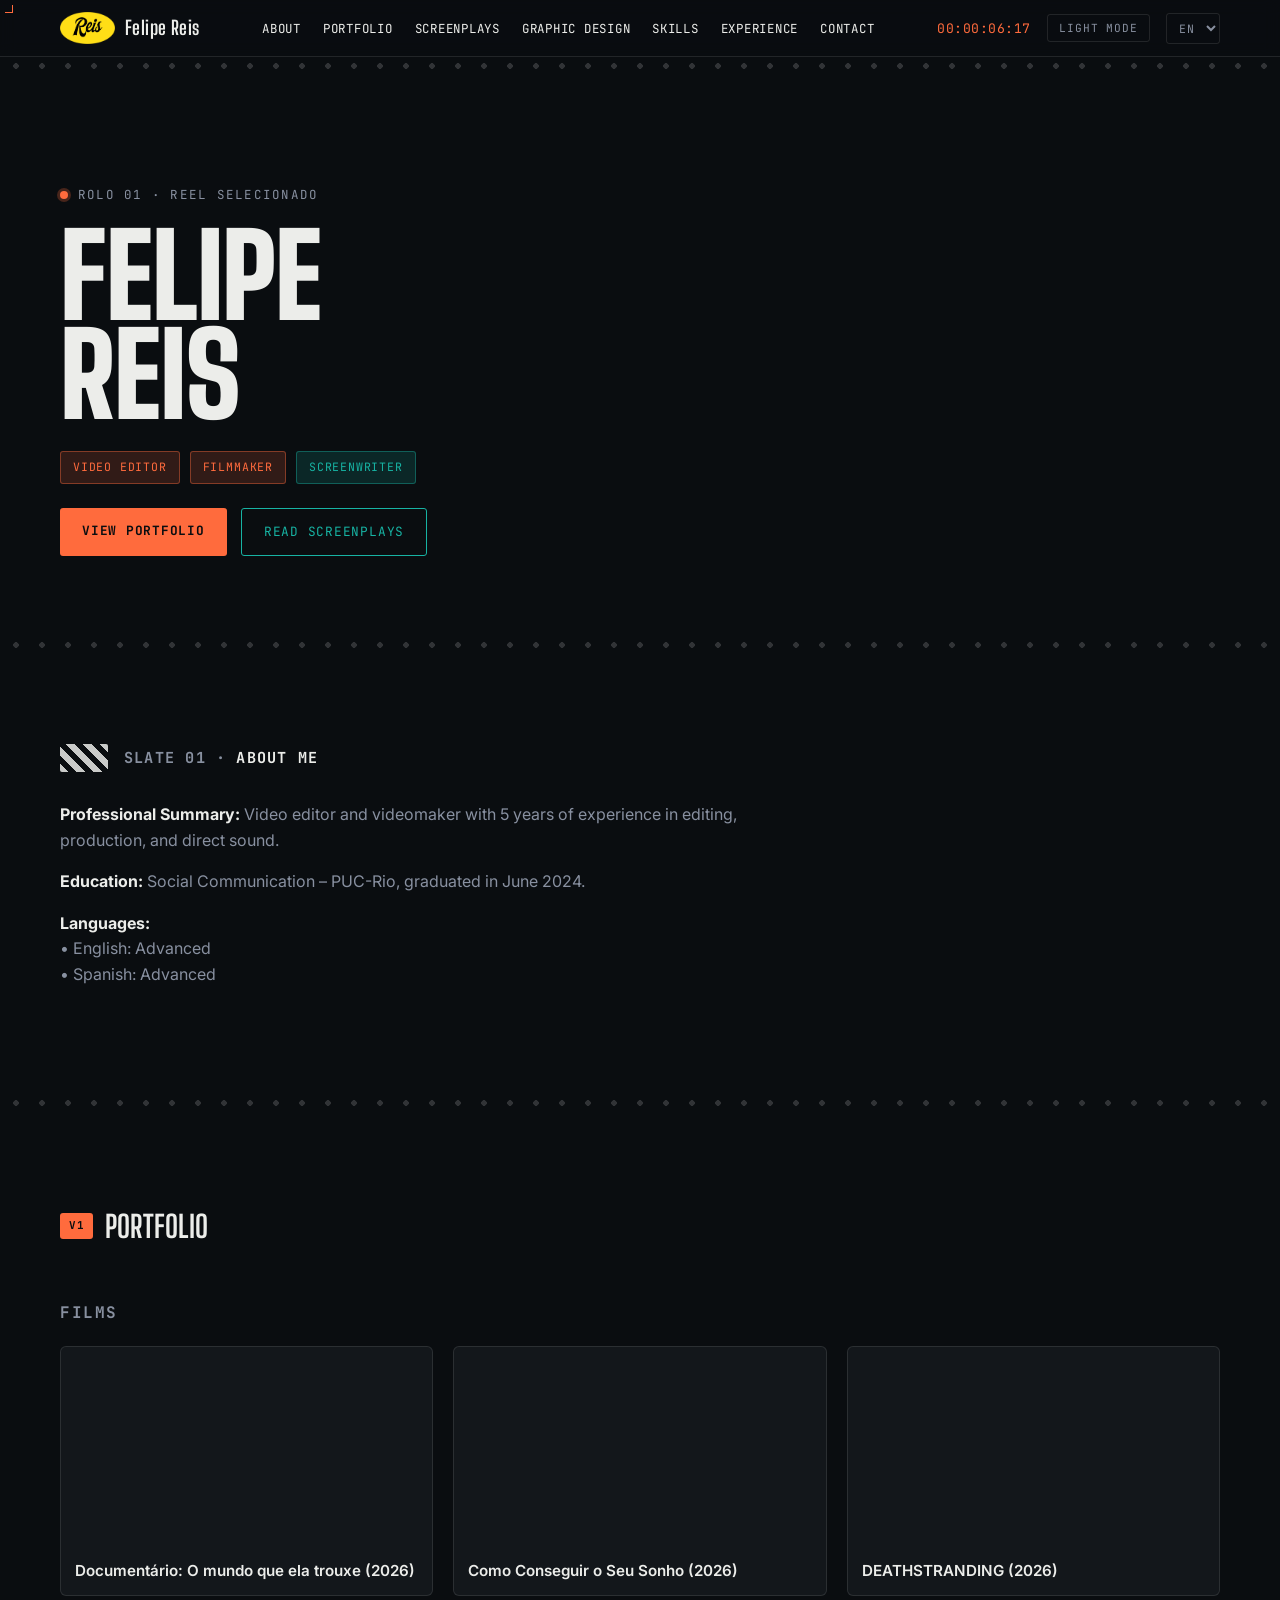
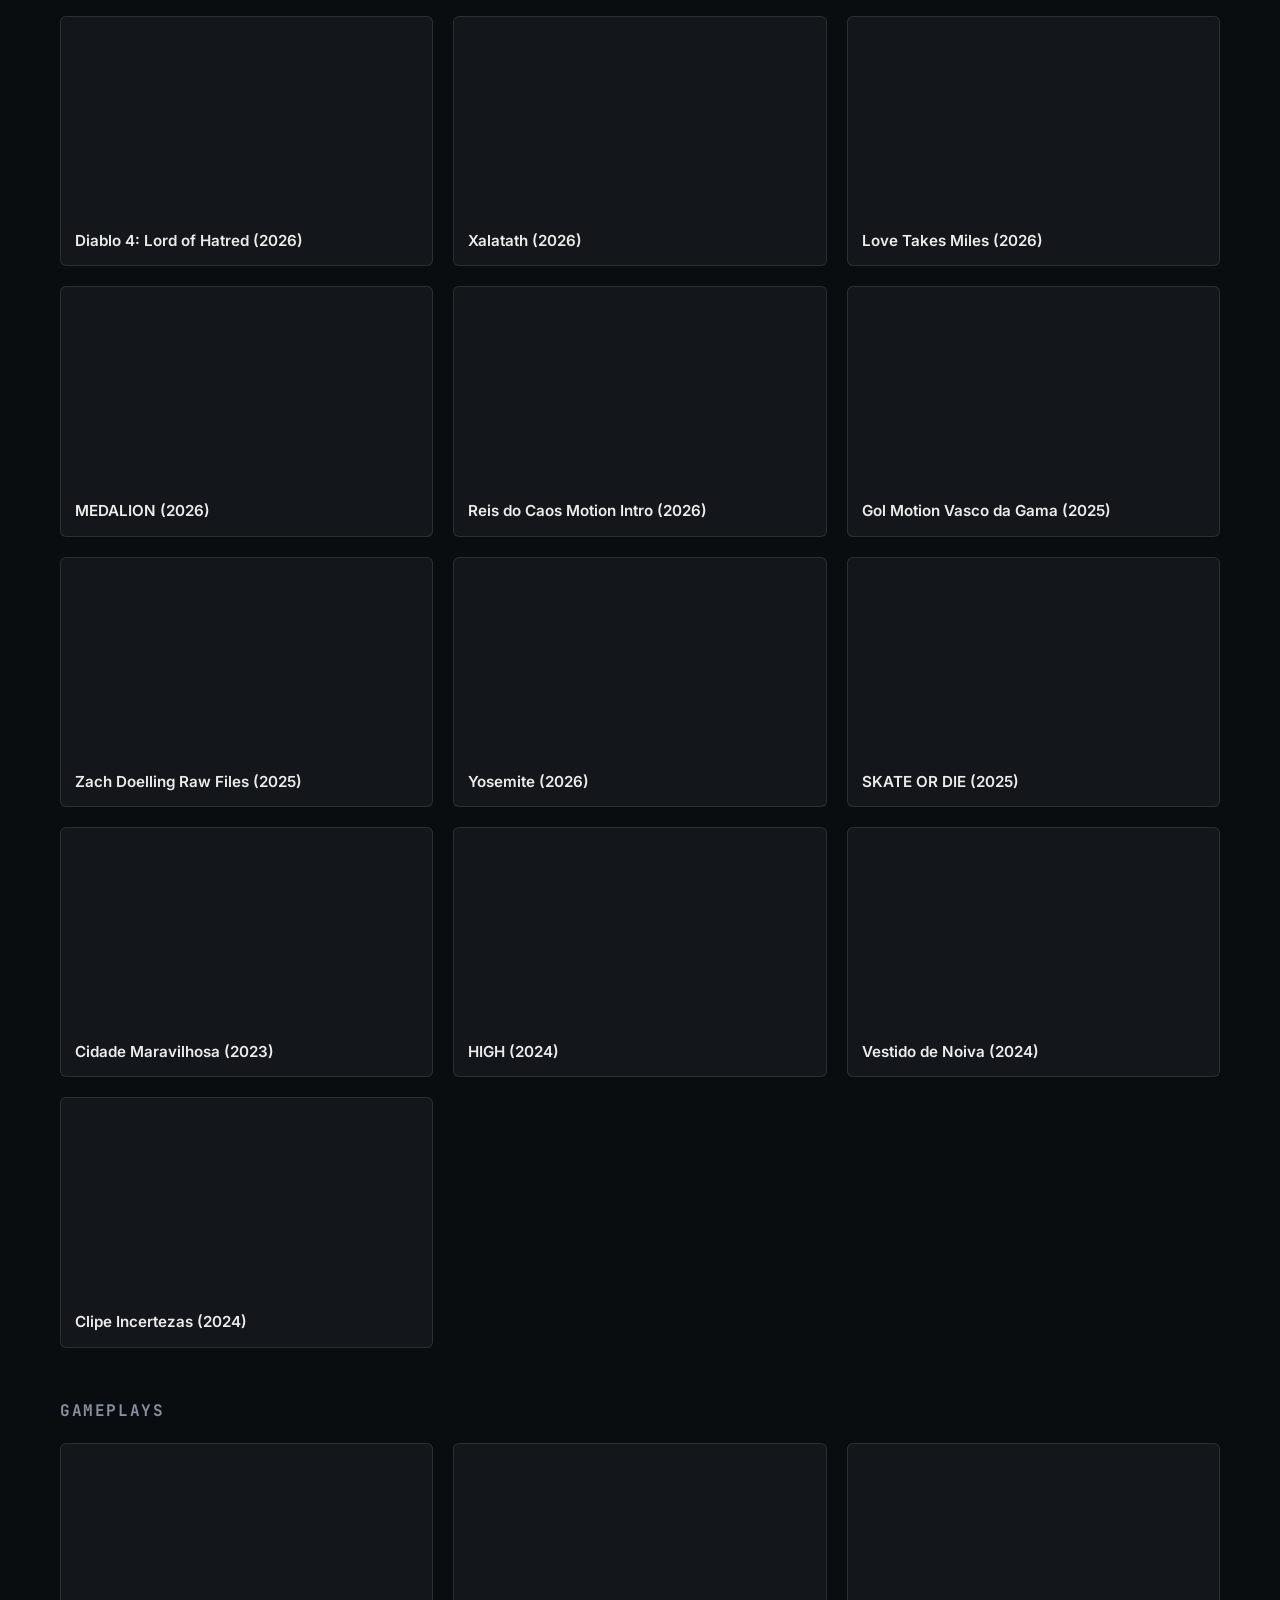
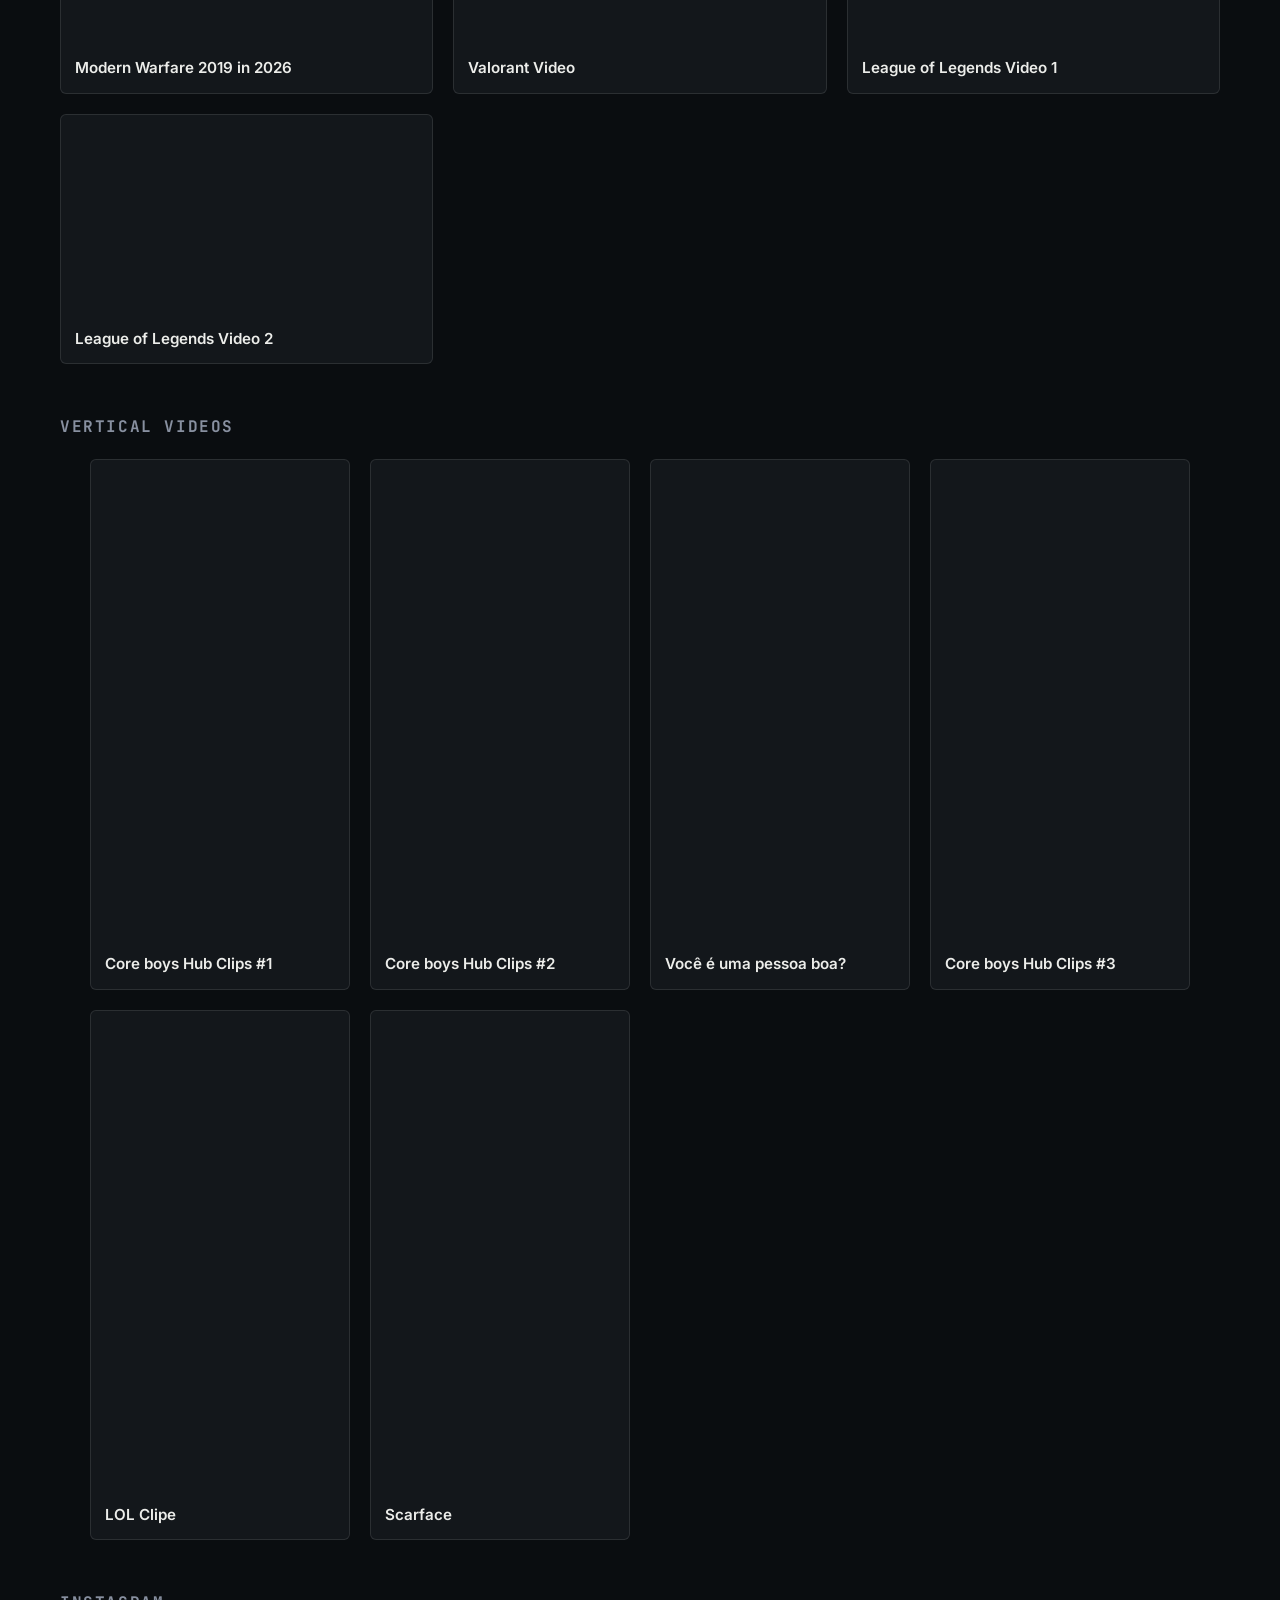
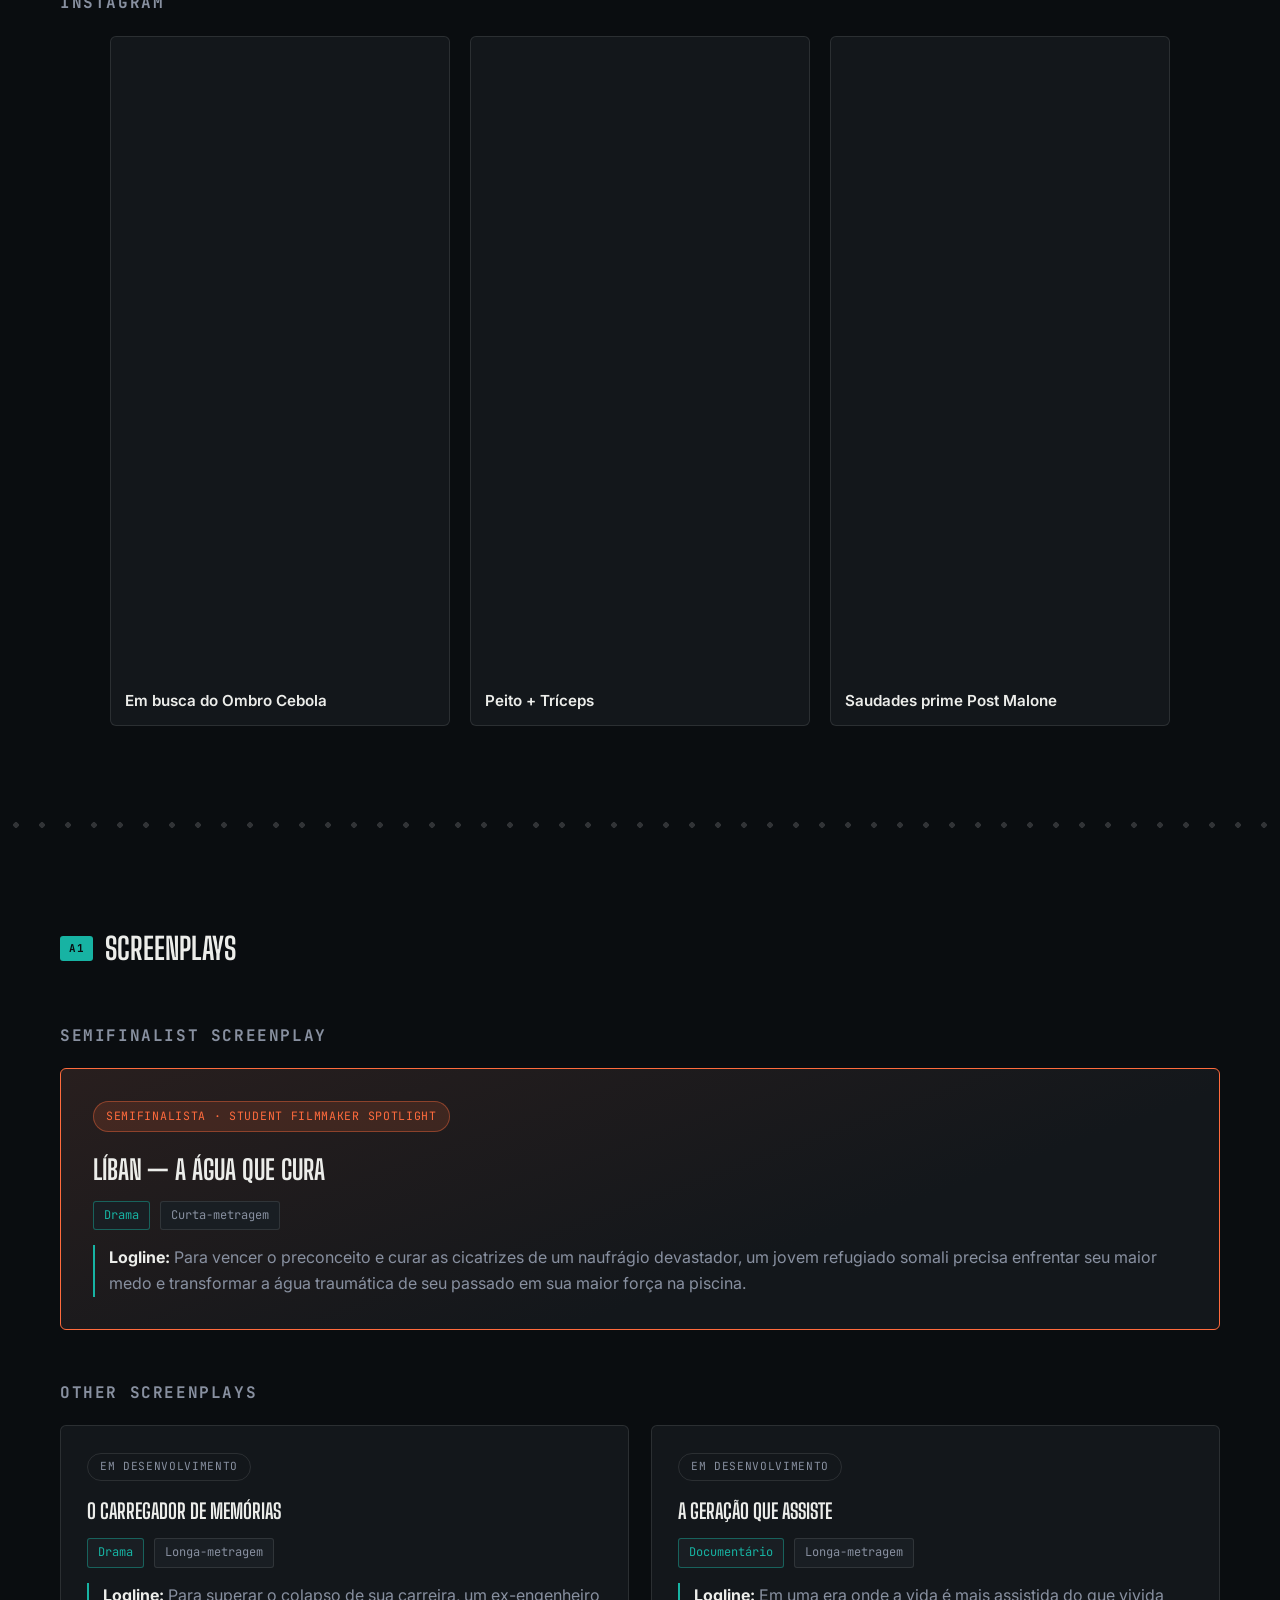
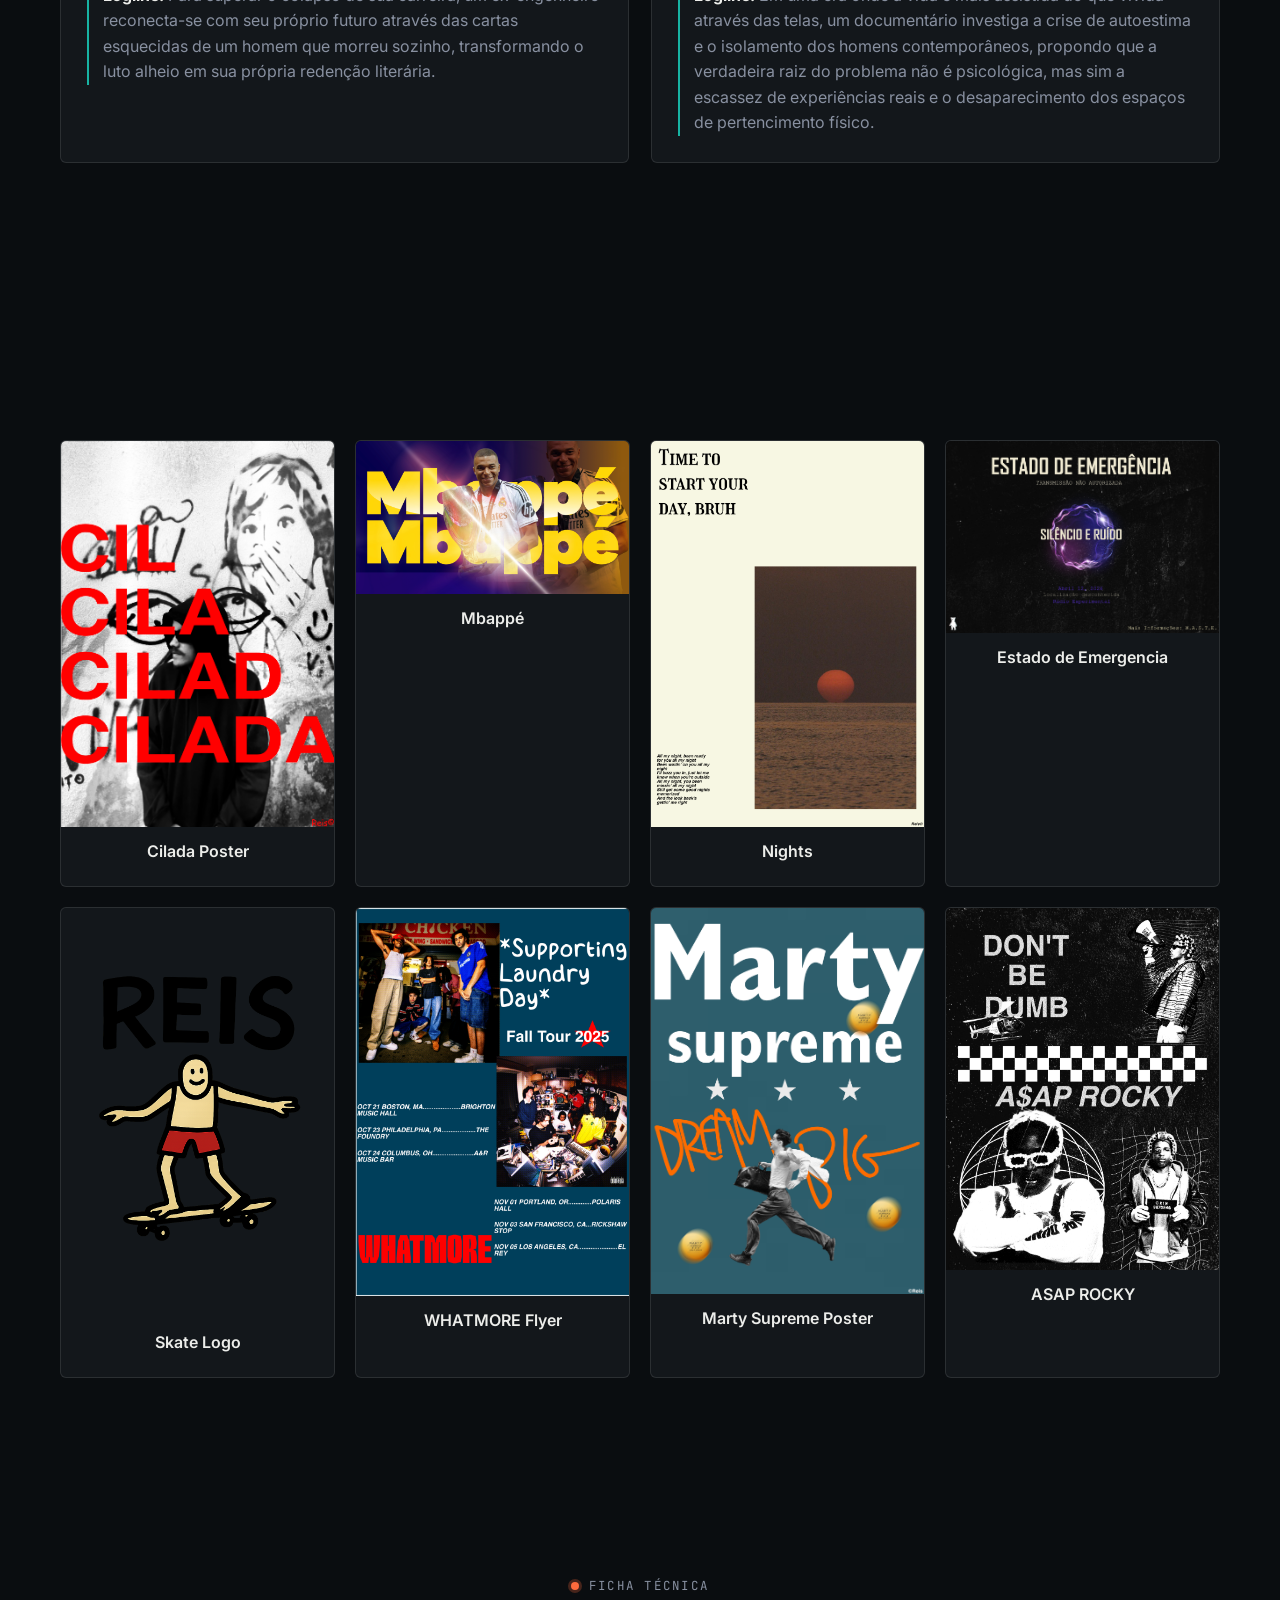
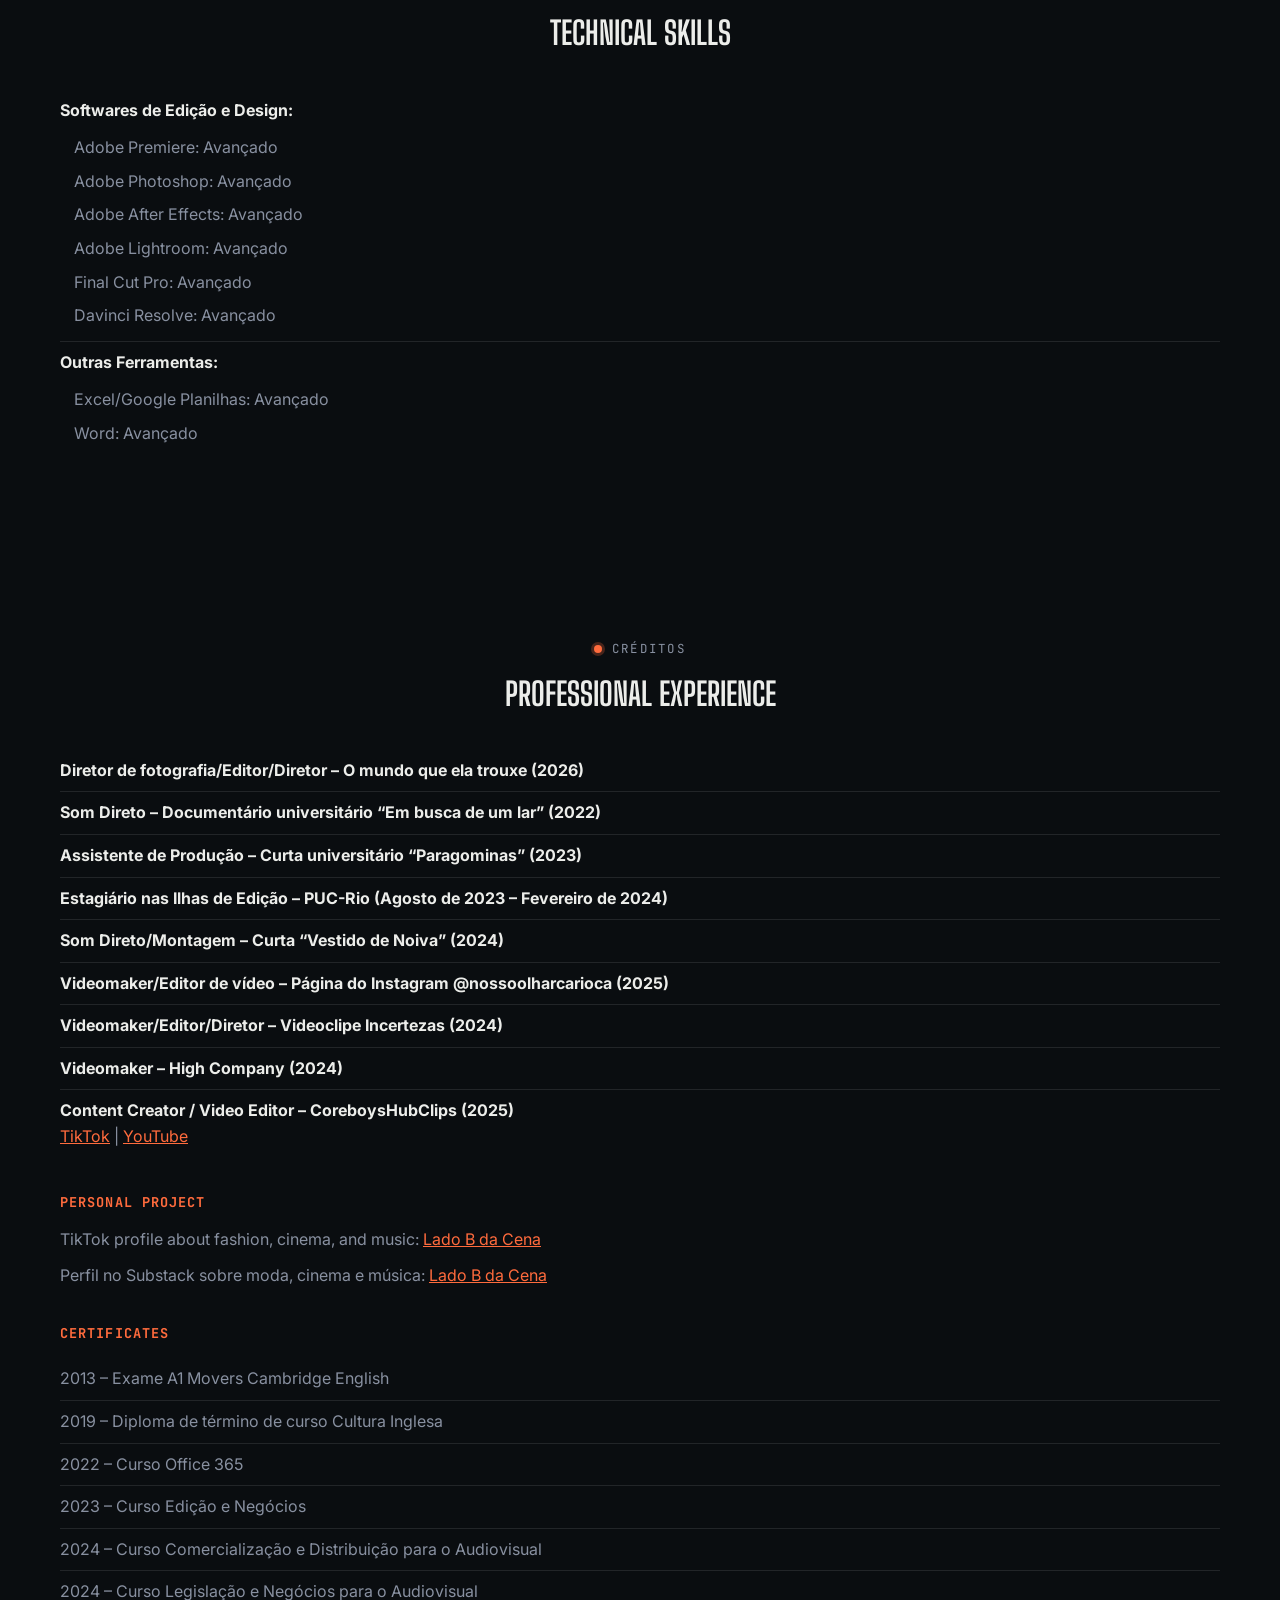
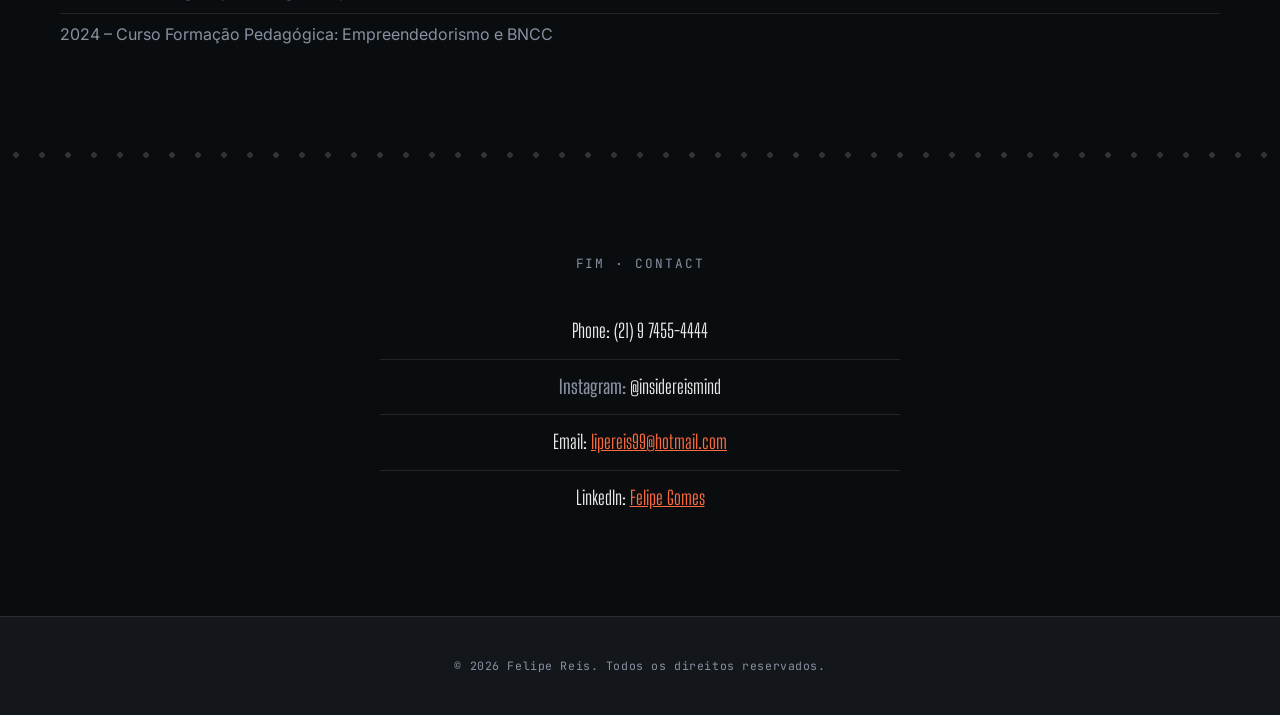
==== commit 7d8ce487: "Add Instagram subsection to portfolio Embed three reels from @insidereismind in a new Instagram gall" ====
--- a/index.html
+++ b/index.html
@@ -103,6 +103,10 @@
       <!-- SUBTÓPICO VÍDEOS VERTICAIS -->
       <h3 class="portfolio-subtitle" id="vertical-title">Vídeos Verticais</h3>
       <div class="video-gallery vertical-gallery" id="vertical-gallery"></div>
+
+      <!-- SUBTÓPICO INSTAGRAM -->
+      <h3 class="portfolio-subtitle" id="instagram-title">Instagram</h3>
+      <div class="video-gallery vertical-gallery instagram-gallery" id="instagram-gallery"></div>
     </div>
   </section>
 
--- a/styles.css
+++ b/styles.css
@@ -333,6 +333,9 @@
   justify-content: center;
 }
 .vertical-gallery .video-card iframe { height: 480px; }
+/* Embed do Instagram tem largura mínima de ~326px e inclui cabeçalho e rodapé */
+.instagram-gallery { grid-template-columns: repeat(auto-fit, minmax(326px, 340px)); }
+.instagram-gallery .video-card iframe { height: 640px; }
 
 /* ---------- DESIGN GRÁFICO ---------- */
 .design-gallery {
@@ -509,5 +512,6 @@
 @media (max-width: 768px) {
   .video-gallery, .design-gallery { grid-template-columns: 1fr; }
   .vertical-gallery { grid-template-columns: repeat(auto-fit, minmax(180px, 1fr)); }
+  .instagram-gallery { grid-template-columns: minmax(0, 340px); }
   .screenplay-gallery.standard { grid-template-columns: 1fr; }
 }
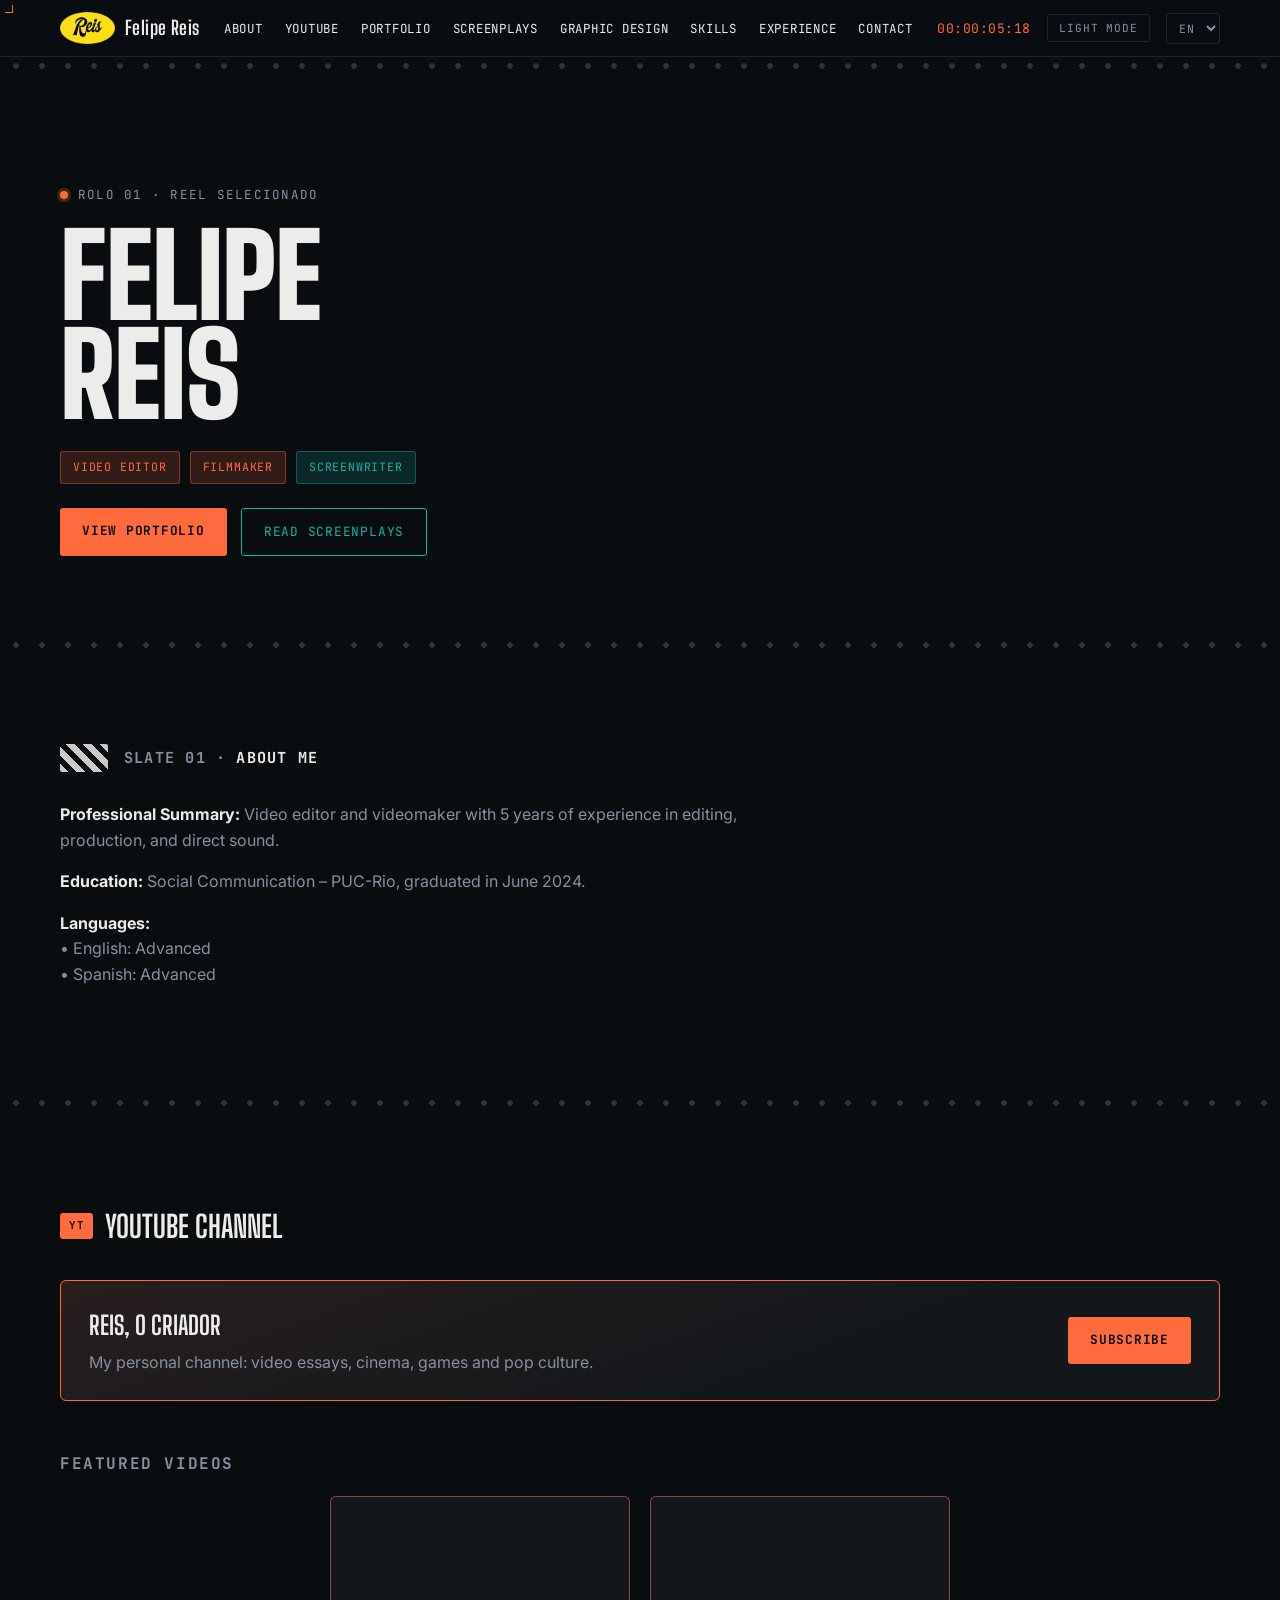
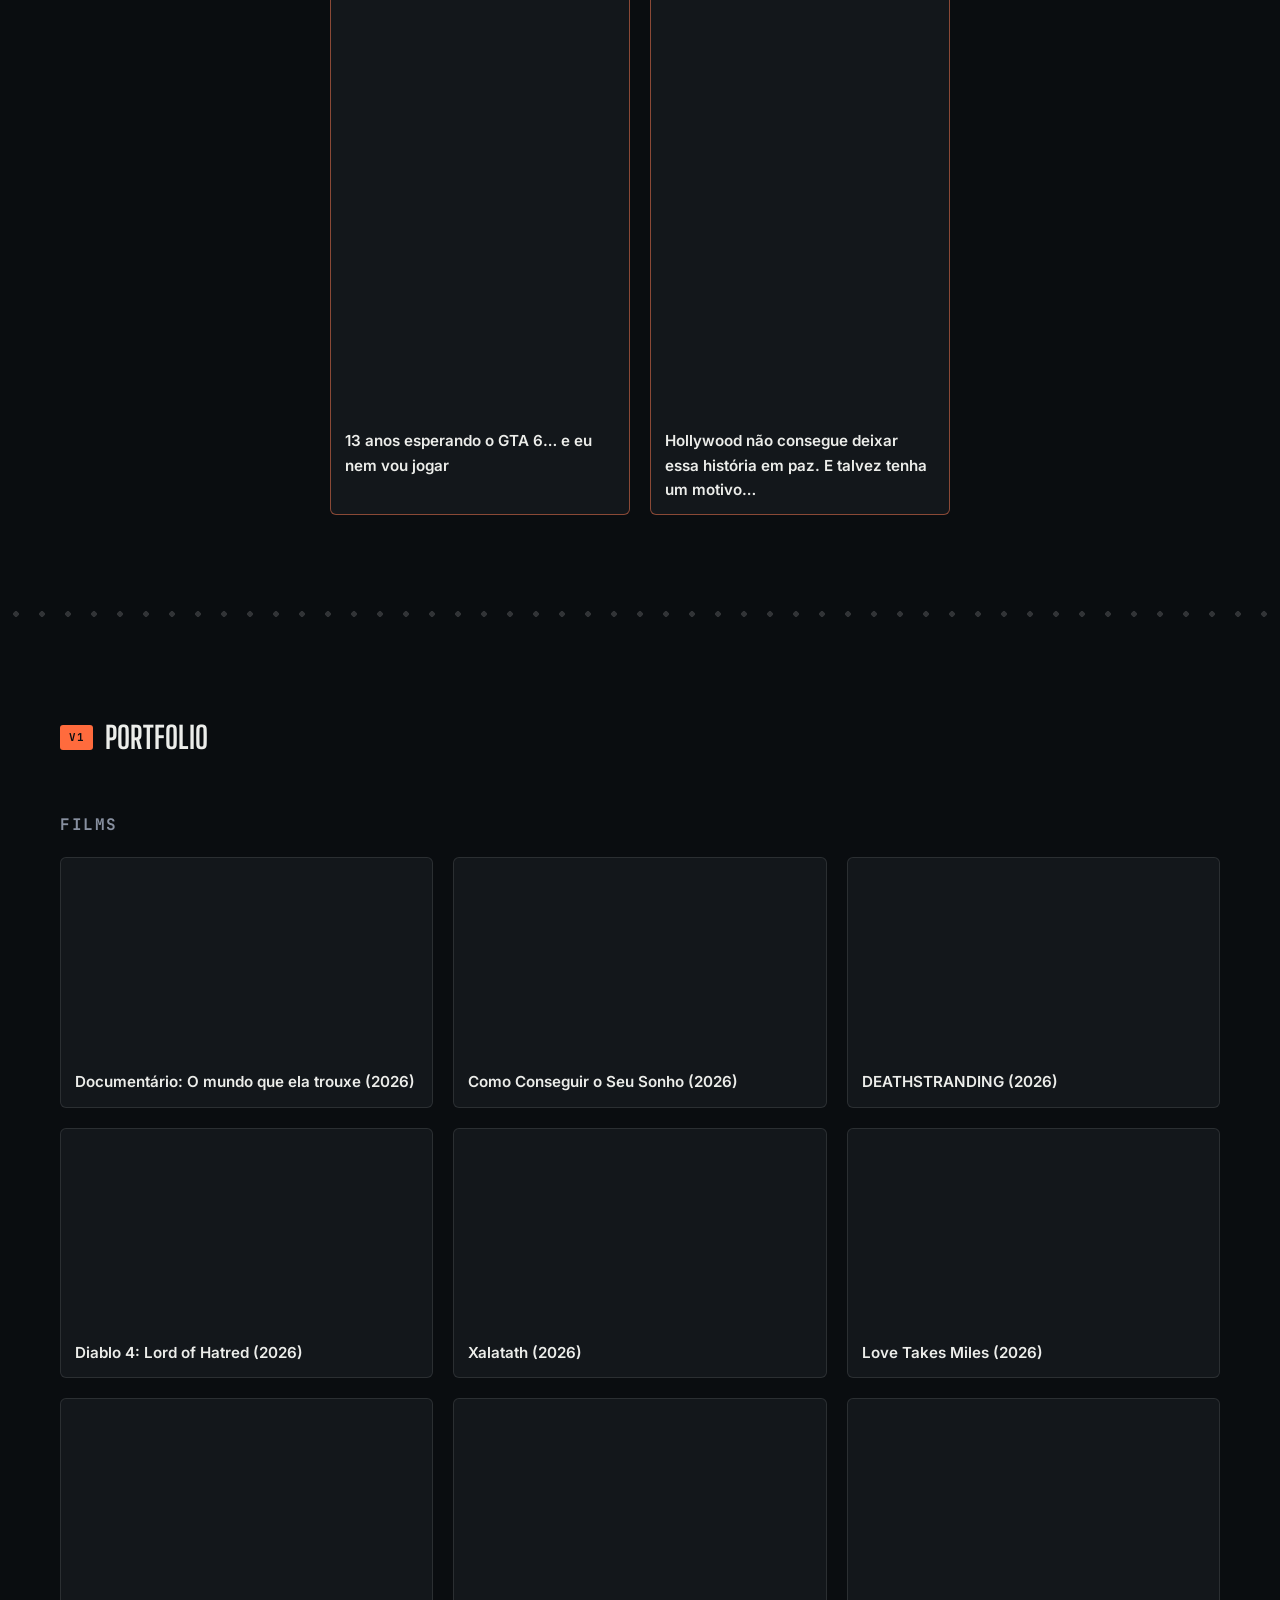
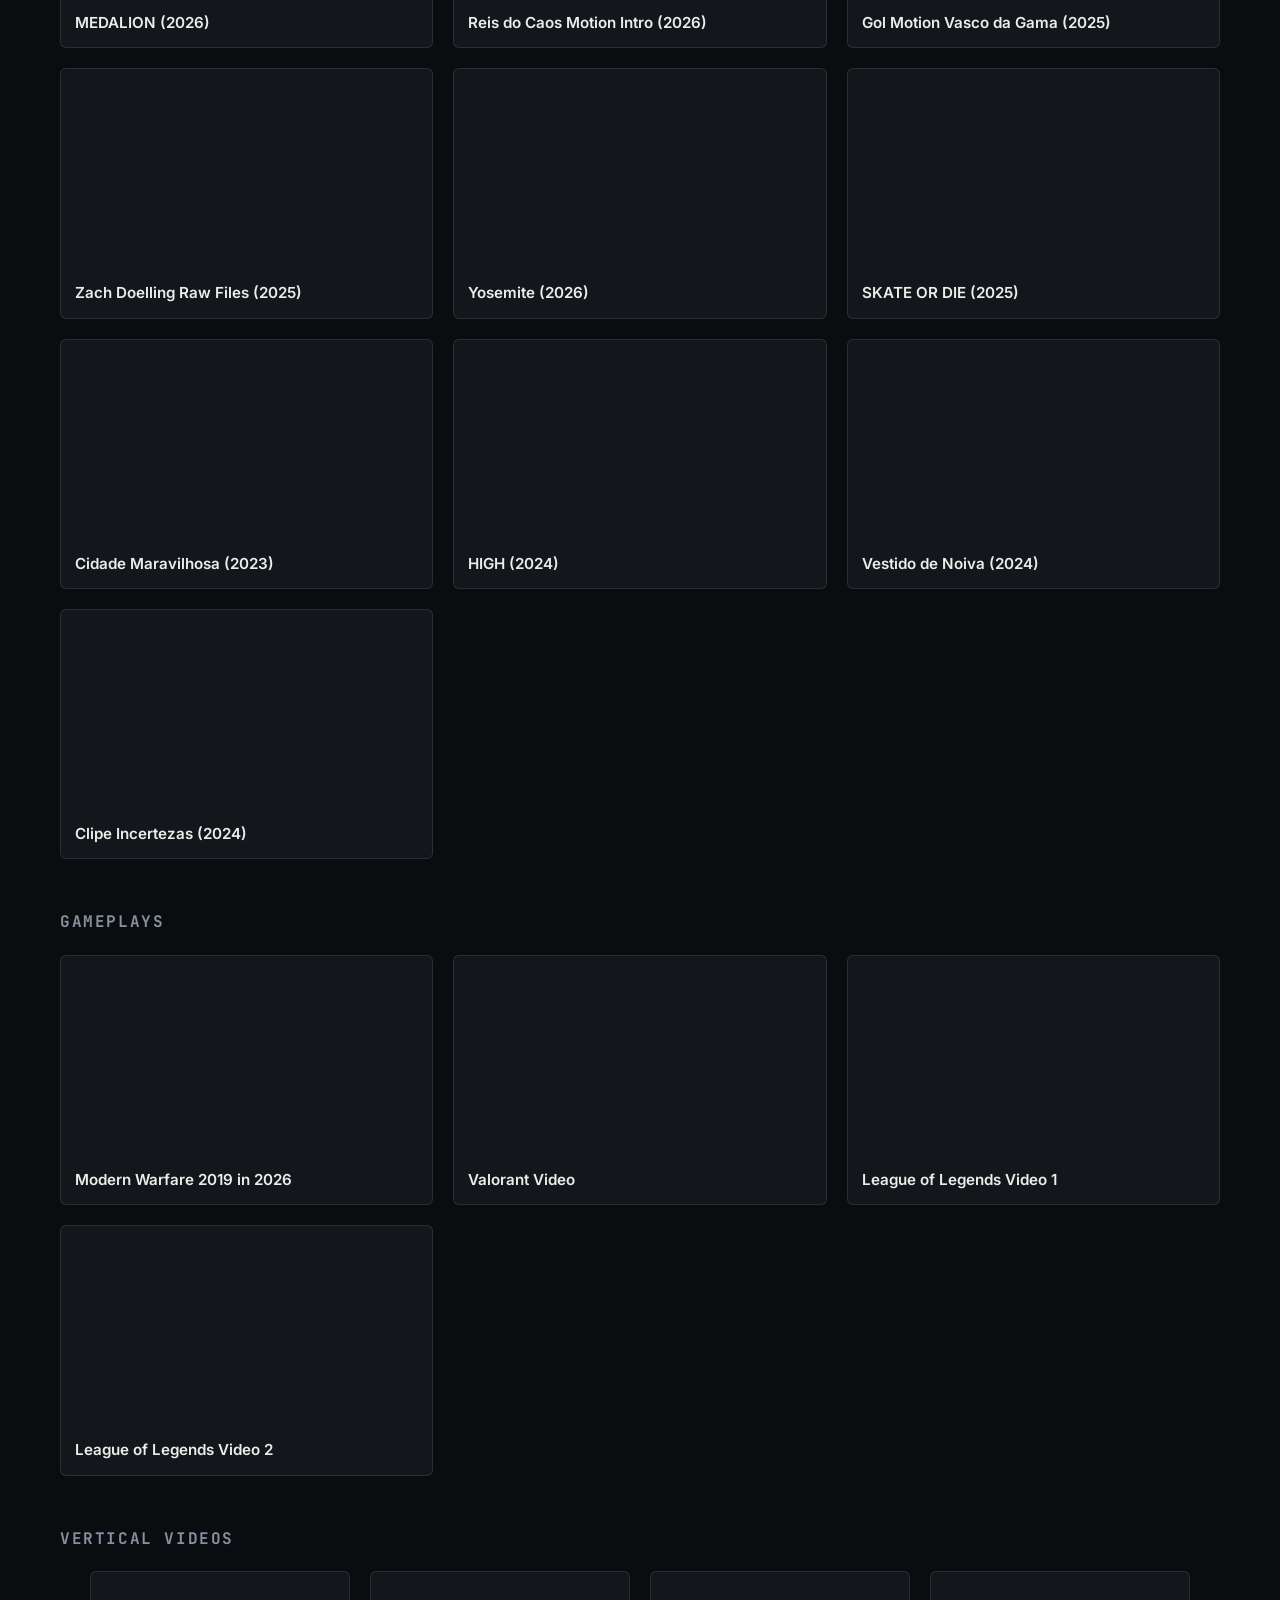
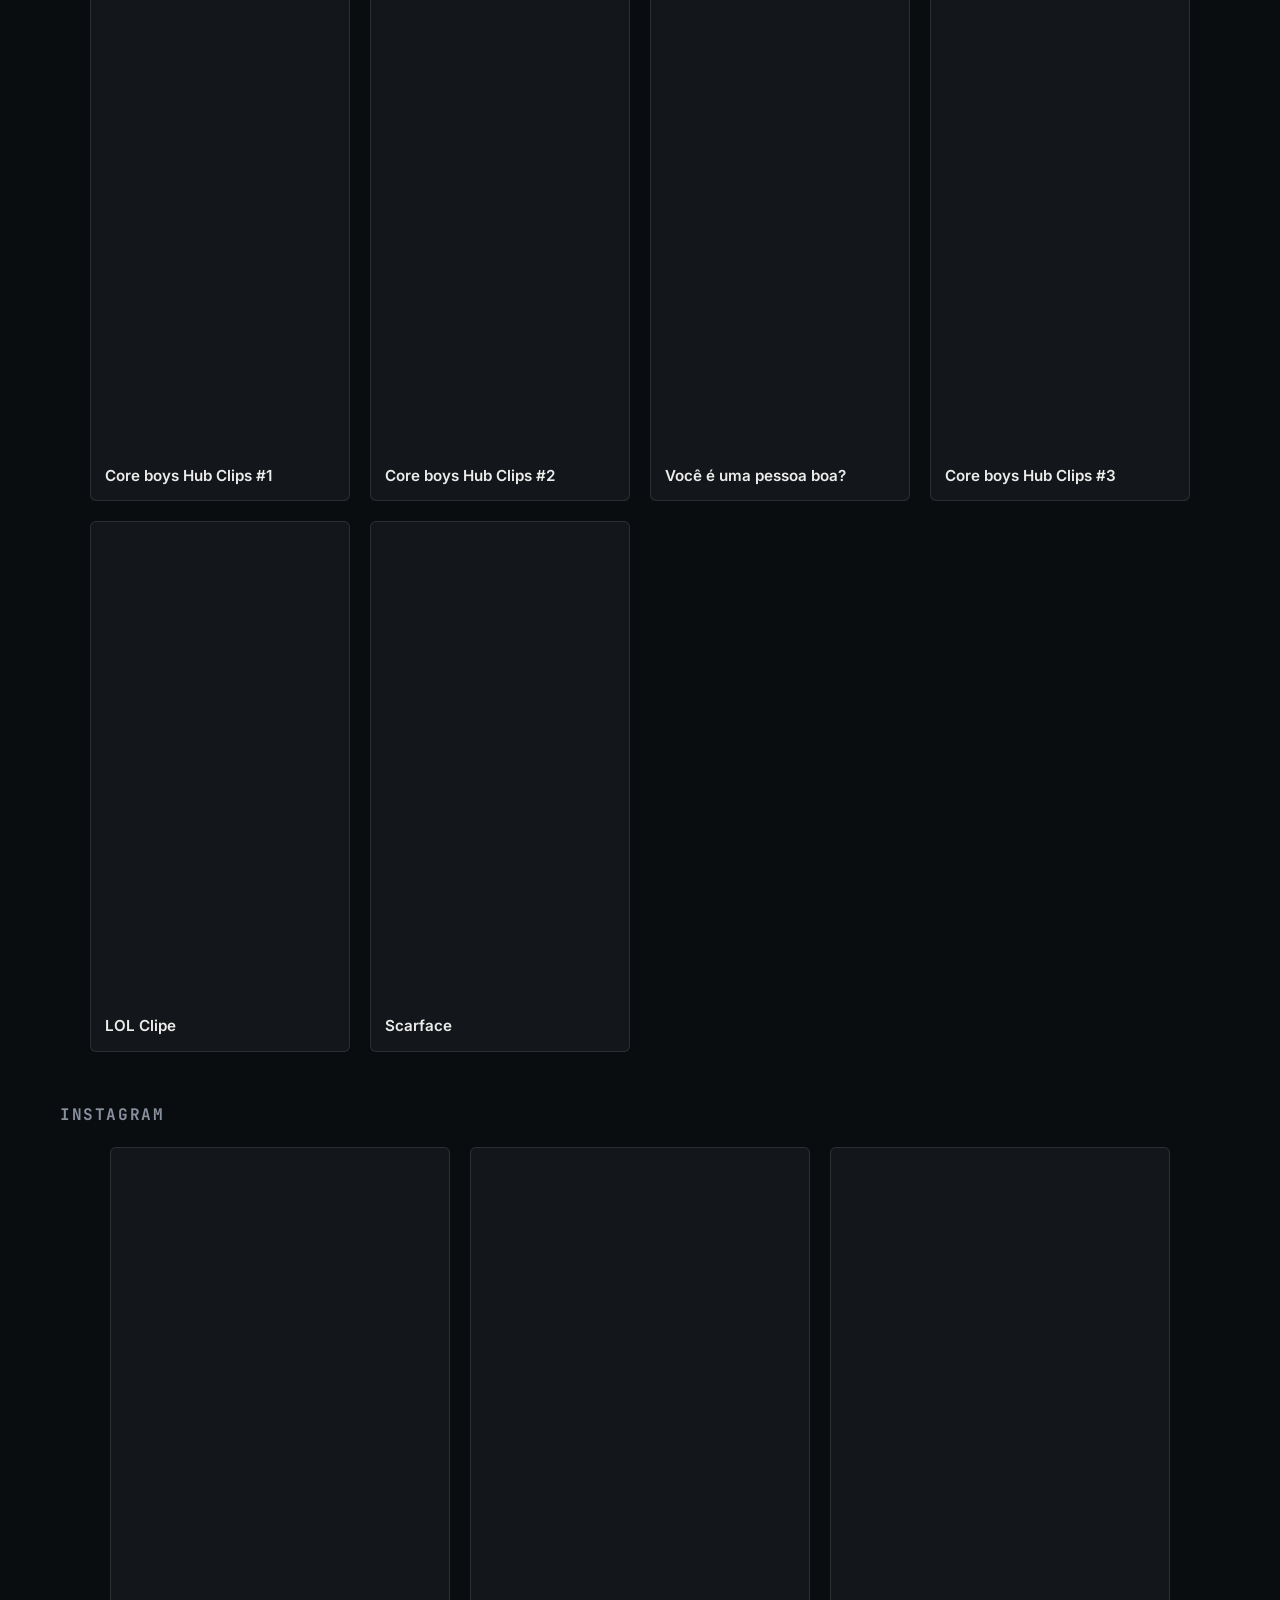
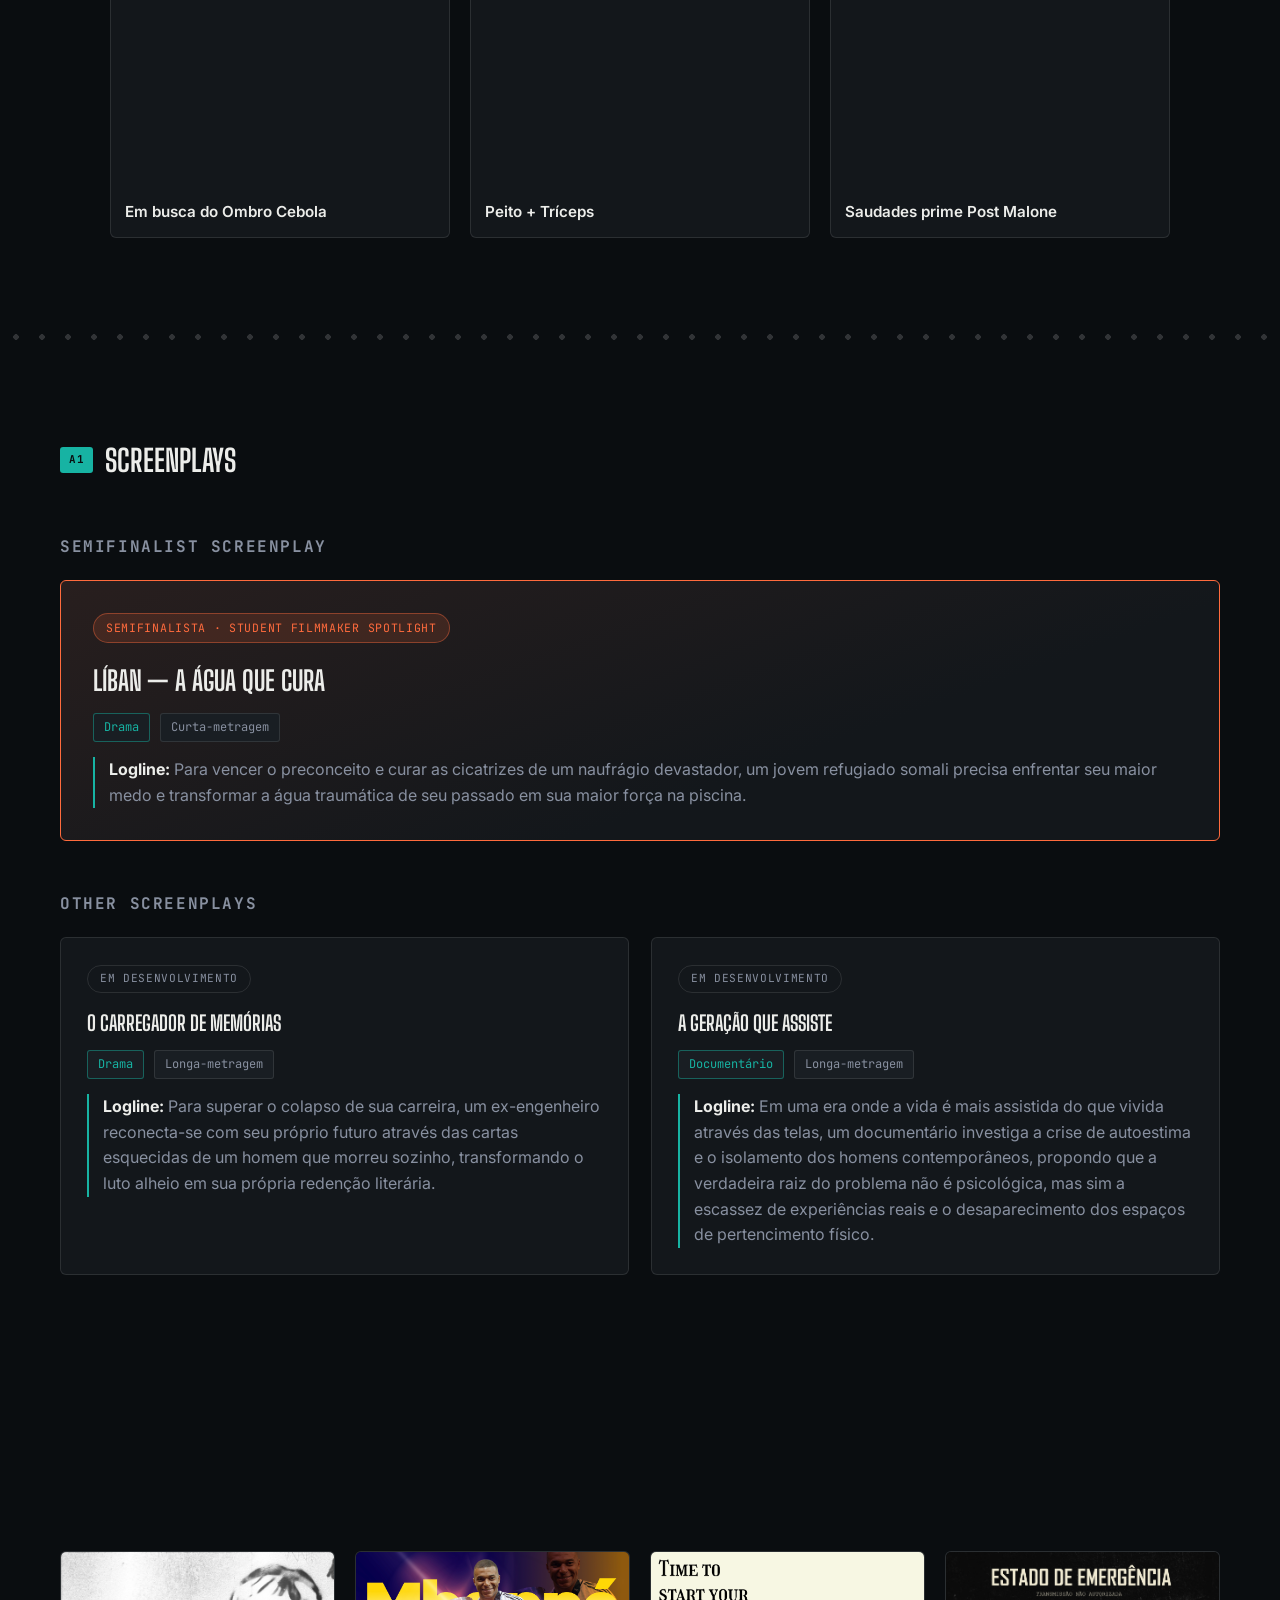
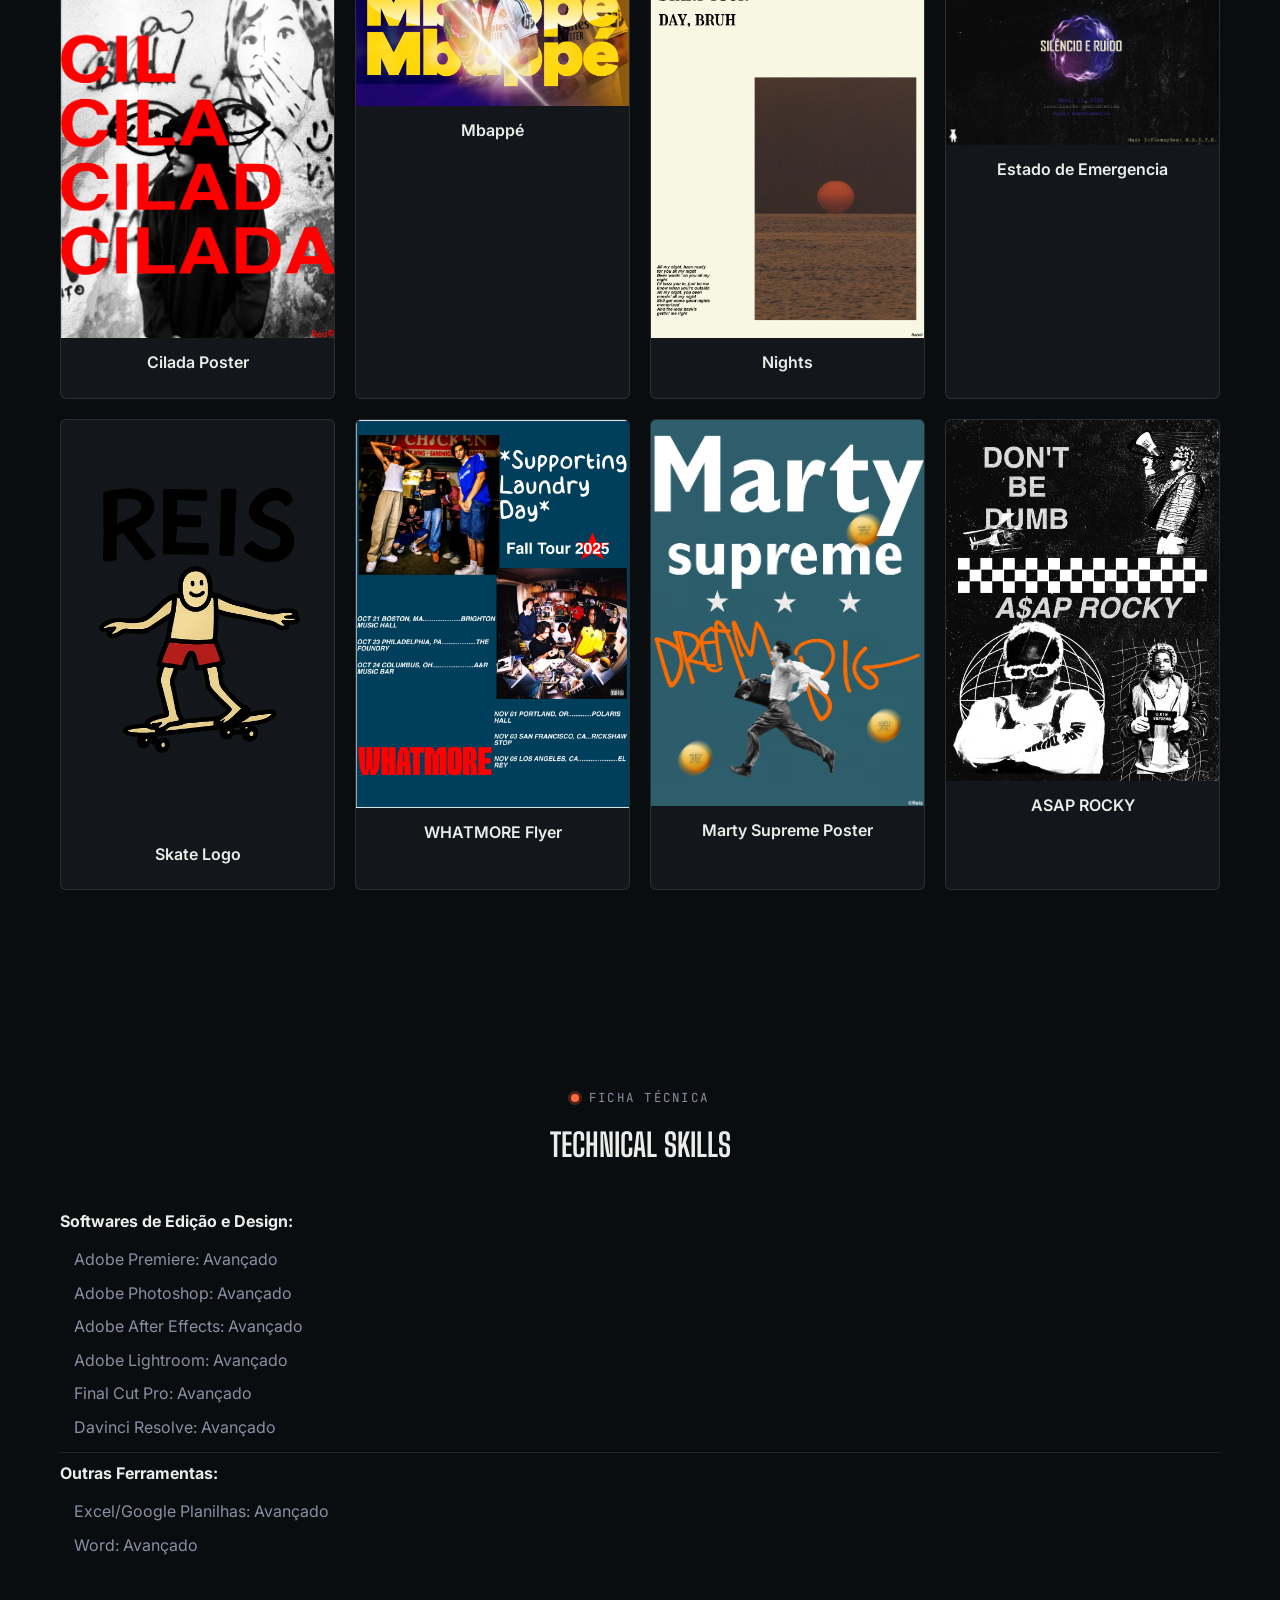
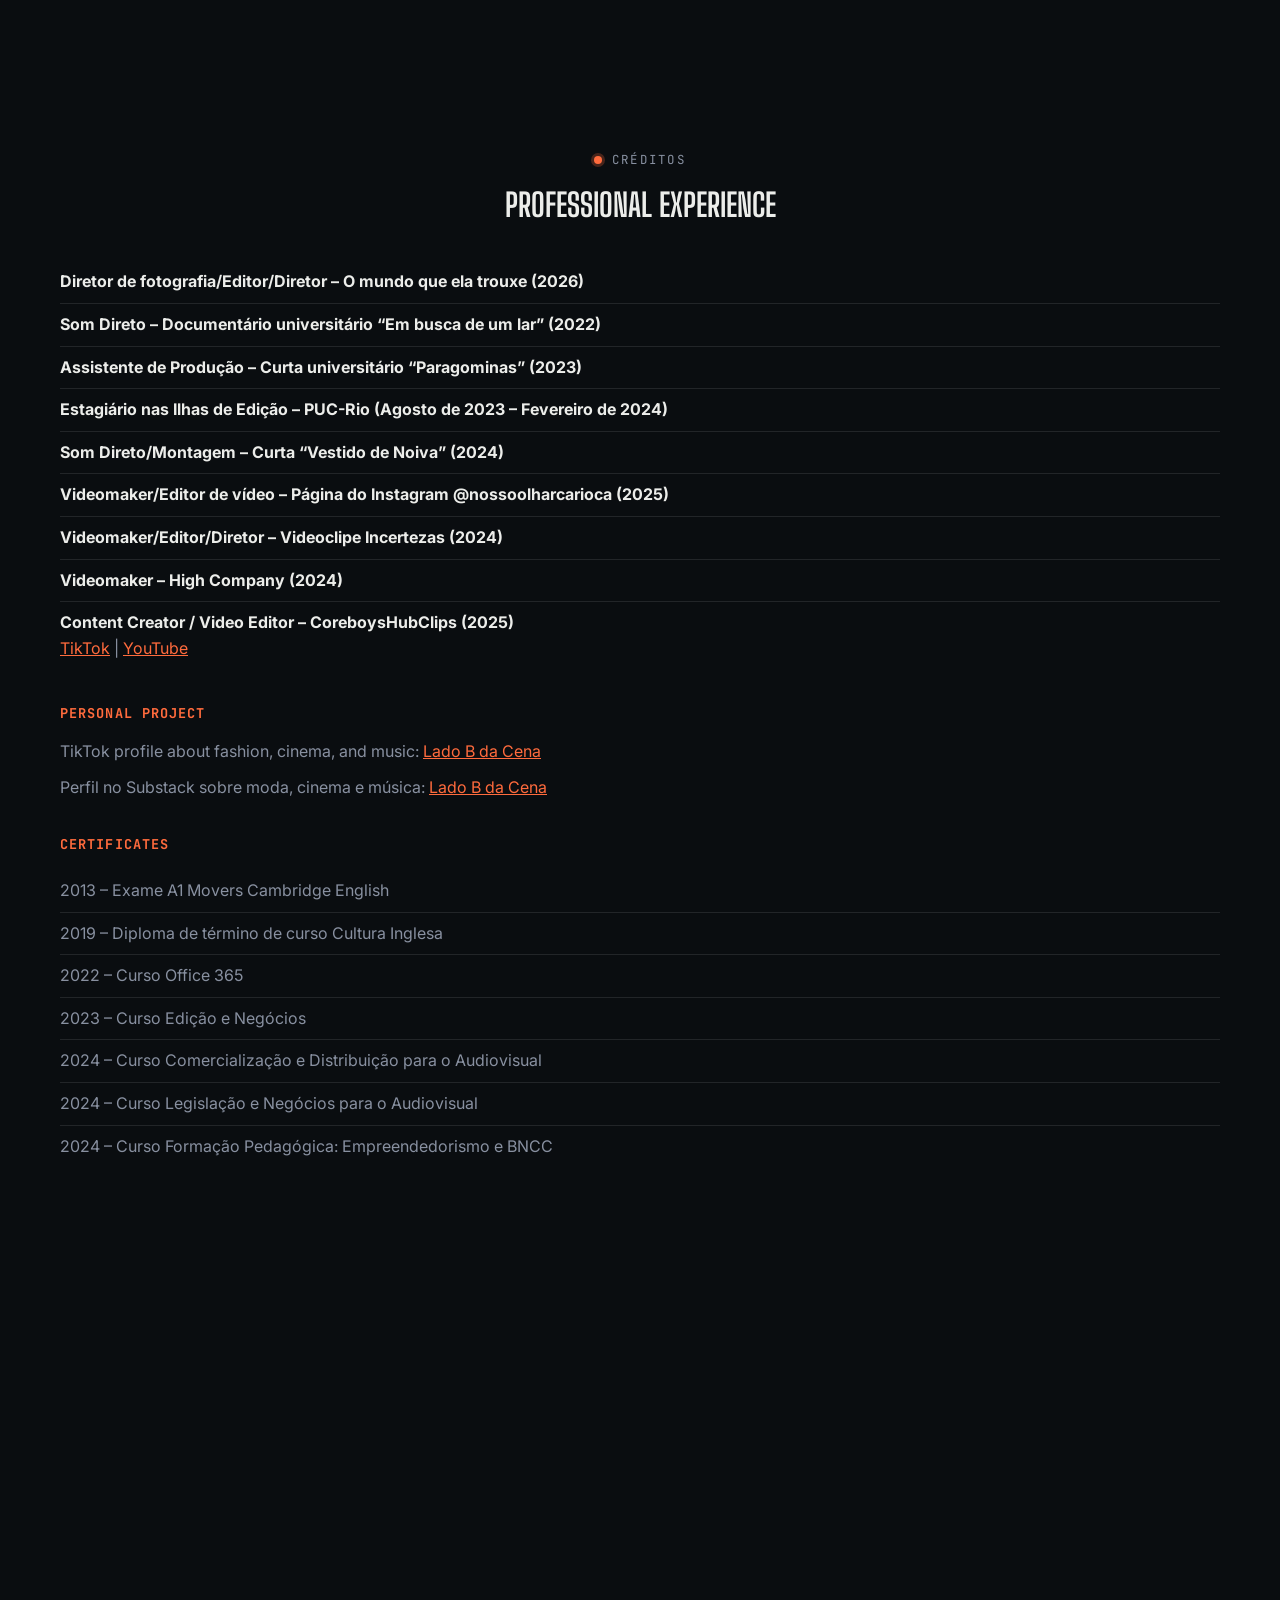
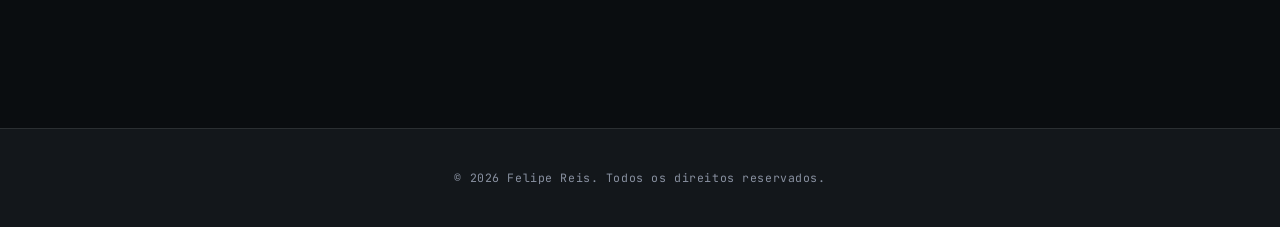
==== commit 463d9198: "Add YouTube channel section with featured videos New section for the @reisocriador channel with subs" ====
--- a/index.html
+++ b/index.html
@@ -28,6 +28,7 @@
       <nav>
         <ul>
           <li><a href="#about" id="nav-about">Sobre</a></li>
+          <li><a href="#youtube" id="nav-youtube">YouTube</a></li>
           <li><a href="#portfolio" id="nav-portfolio">Portfólio</a></li>
           <li><a href="#roteiros" id="nav-roteiros">Roteiros</a></li>
           <li><a href="#design" id="nav-design">Design Gráfico</a></li>
@@ -81,6 +82,26 @@
         <p id="about-education"><strong>Formação Acadêmica:</strong> Comunicação Social – Pontifícia Universidade Católica do Rio de Janeiro (PUC-Rio), formado em Junho/2024.</p>
         <p id="about-languages"><strong>Idiomas:</strong><br>• Inglês: Avançado<br>• Espanhol: Avançado</p>
       </div>
+    </div>
+  </section>
+
+  <div class="filmrule"></div>
+
+  <!-- SEÇÃO CANAL DO YOUTUBE -->
+  <section id="youtube" class="track">
+    <div class="container">
+      <div class="track-header reveal">
+        <h2 class="track-title"><span class="track-chip v">YT</span> <span id="youtube-title">Canal no YouTube</span></h2>
+      </div>
+      <div class="channel-banner">
+        <div class="channel-info">
+          <p class="channel-name">Reis, o Criador</p>
+          <p class="channel-desc" id="youtube-desc">Meu canal pessoal: vídeo-ensaios, cinema, games e cultura pop.</p>
+        </div>
+        <a class="btn solid" id="youtube-cta" href="https://www.youtube.com/@reisocriador?sub_confirmation=1" target="_blank" rel="noopener">Inscrever-se</a>
+      </div>
+      <h3 class="portfolio-subtitle" id="youtube-featured-title">Vídeos em Destaque</h3>
+      <div class="video-gallery featured-gallery" id="youtube-gallery"></div>
     </div>
   </section>
 
--- a/styles.css
+++ b/styles.css
@@ -328,6 +328,31 @@
   color: var(--text);
 }
 
+/* ---------- CANAL DO YOUTUBE ---------- */
+.channel-banner {
+  display: flex;
+  align-items: center;
+  justify-content: space-between;
+  gap: 20px;
+  flex-wrap: wrap;
+  padding: 24px 28px;
+  border: 1px solid var(--orange);
+  border-radius: 6px;
+  background: linear-gradient(160deg, color-mix(in srgb, var(--orange) 9%, var(--surface)), var(--surface) 65%);
+}
+.channel-name {
+  font-family: var(--font-display);
+  font-weight: 700;
+  font-size: 1.6rem;
+  text-transform: uppercase;
+  color: var(--text);
+}
+.channel-desc { color: var(--text-muted); margin-top: 4px; max-width: 60ch; }
+/* Vídeos do canal são Shorts (vertical); para vídeos 16:9 use uma altura menor */
+.featured-gallery { grid-template-columns: repeat(auto-fit, minmax(240px, 300px)); justify-content: center; }
+.featured-gallery .video-card { border-color: color-mix(in srgb, var(--orange) 45%, var(--border)); }
+.featured-gallery .video-card iframe { height: 520px; }
+
 .vertical-gallery {
   grid-template-columns: repeat(auto-fit, minmax(220px, 260px));
   justify-content: center;
@@ -511,6 +536,7 @@
 
 @media (max-width: 768px) {
   .video-gallery, .design-gallery { grid-template-columns: 1fr; }
+  .featured-gallery { grid-template-columns: minmax(0, 300px); }
   .vertical-gallery { grid-template-columns: repeat(auto-fit, minmax(180px, 1fr)); }
   .instagram-gallery { grid-template-columns: minmax(0, 340px); }
   .screenplay-gallery.standard { grid-template-columns: 1fr; }
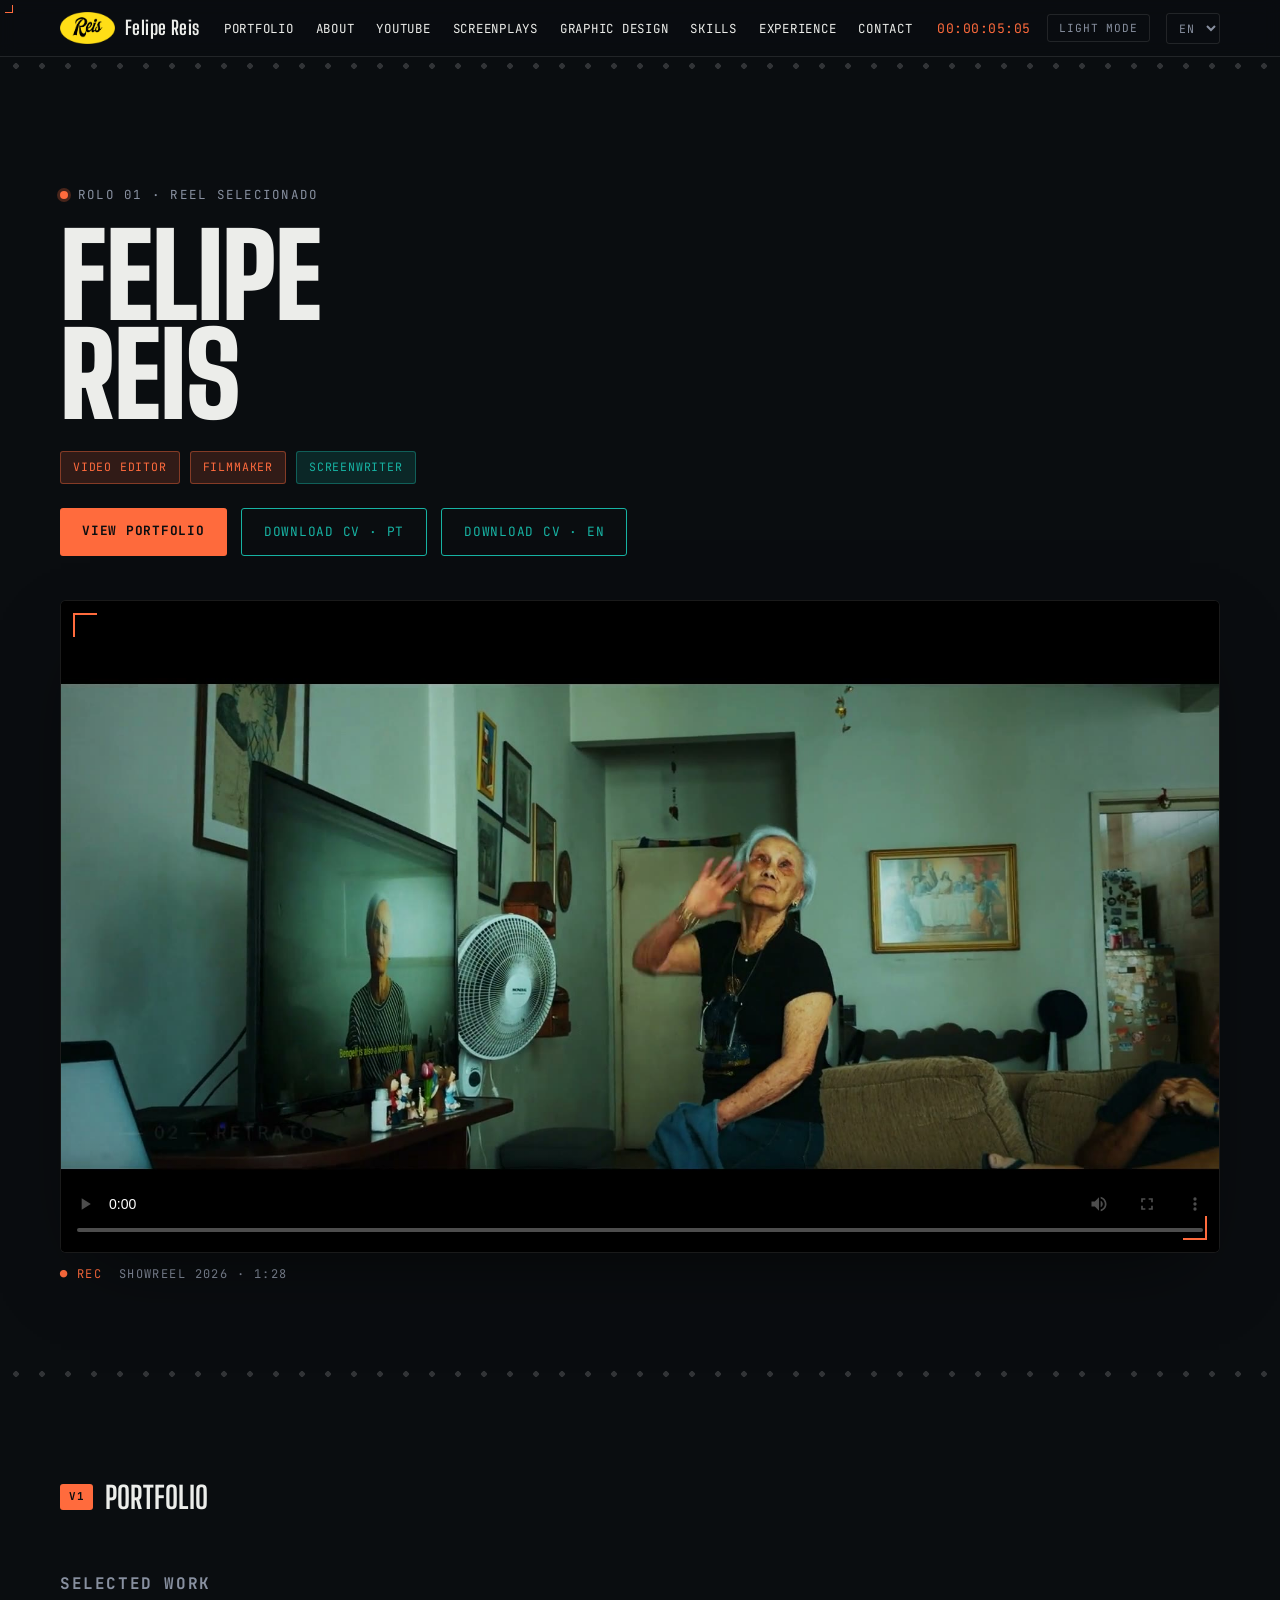
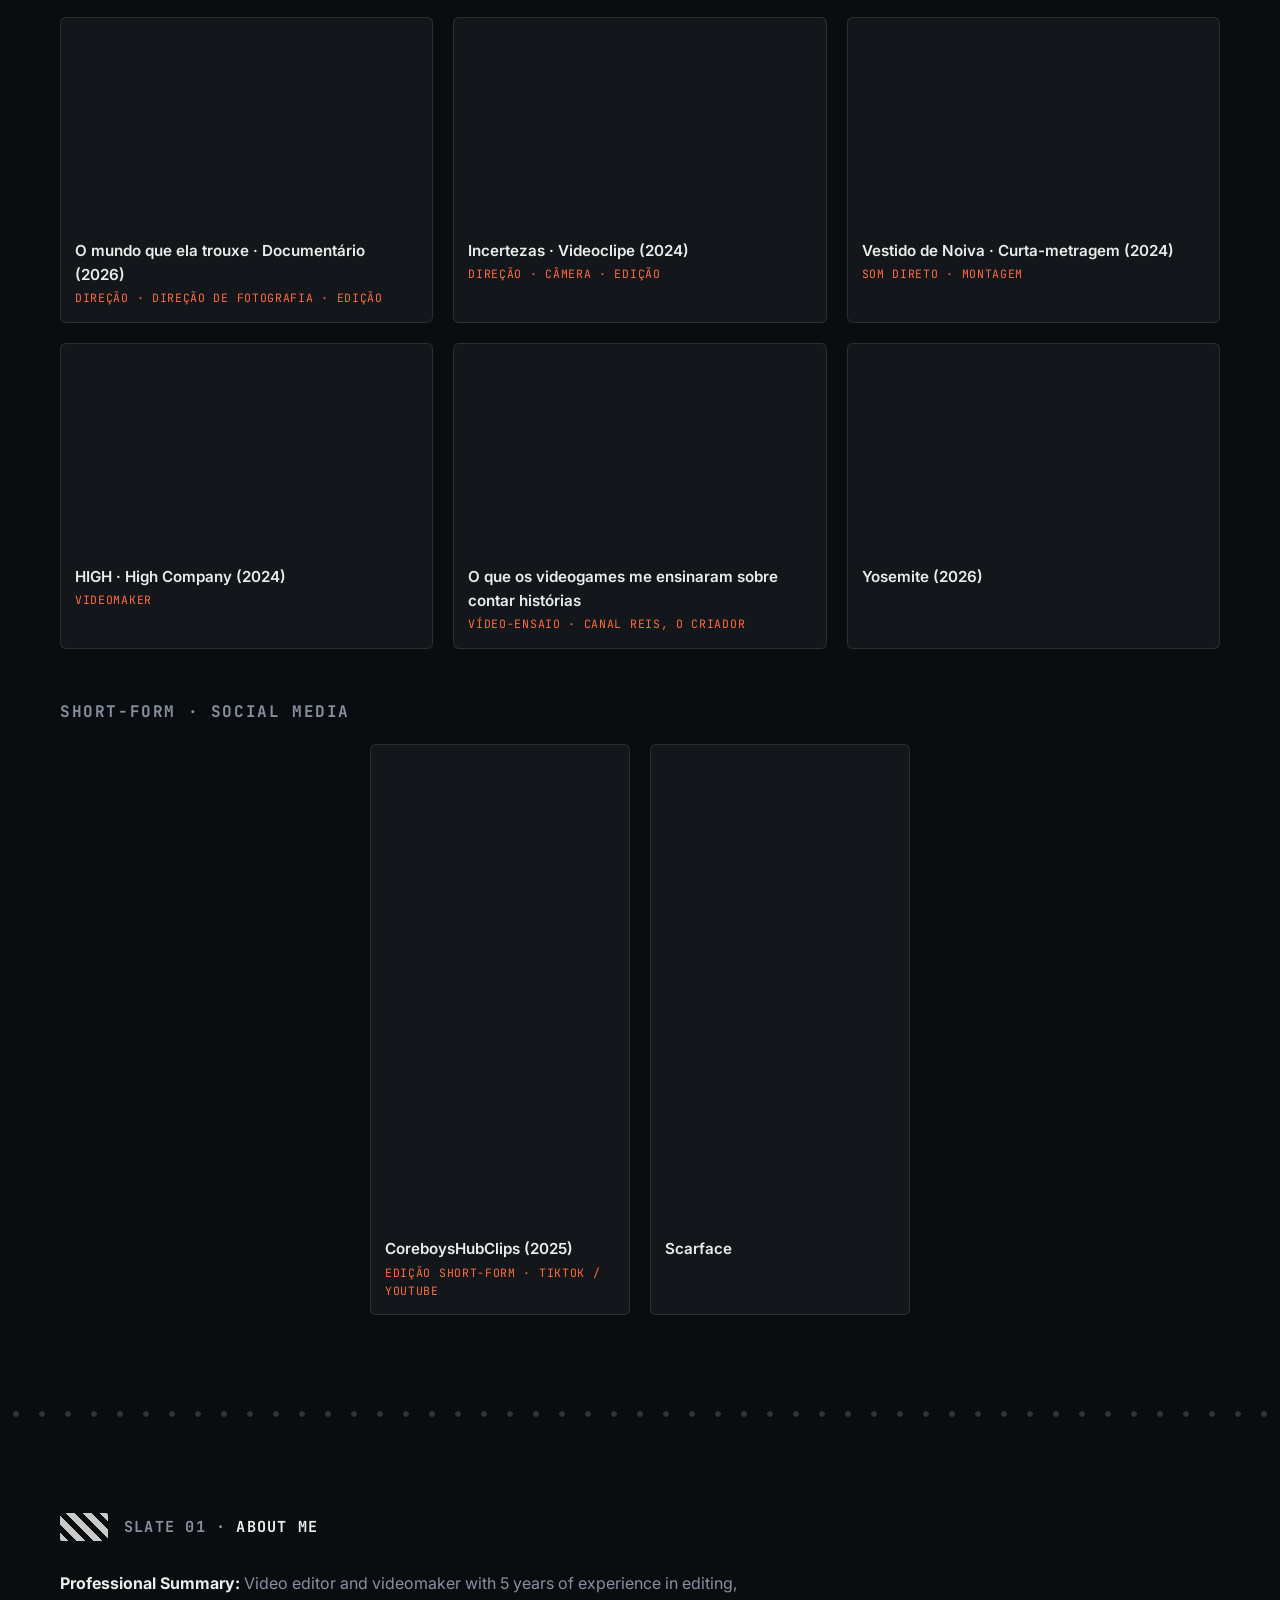
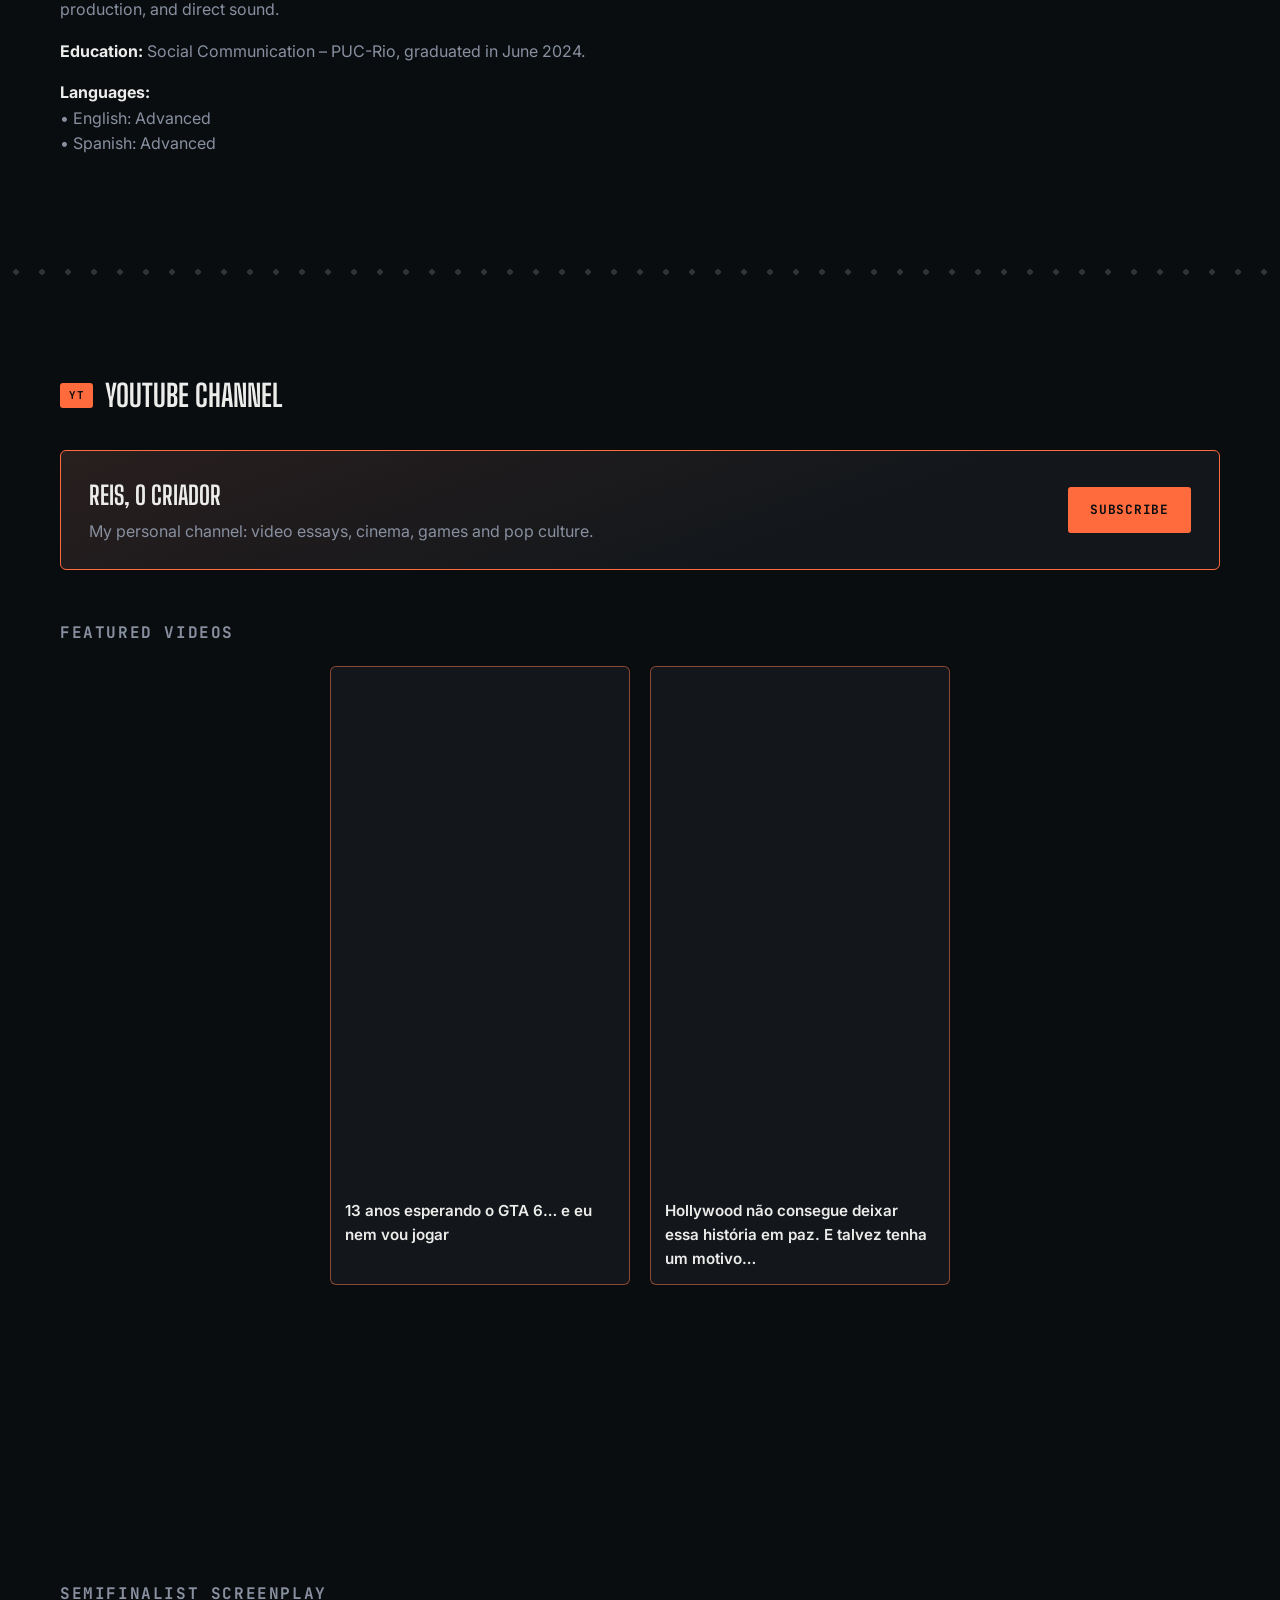
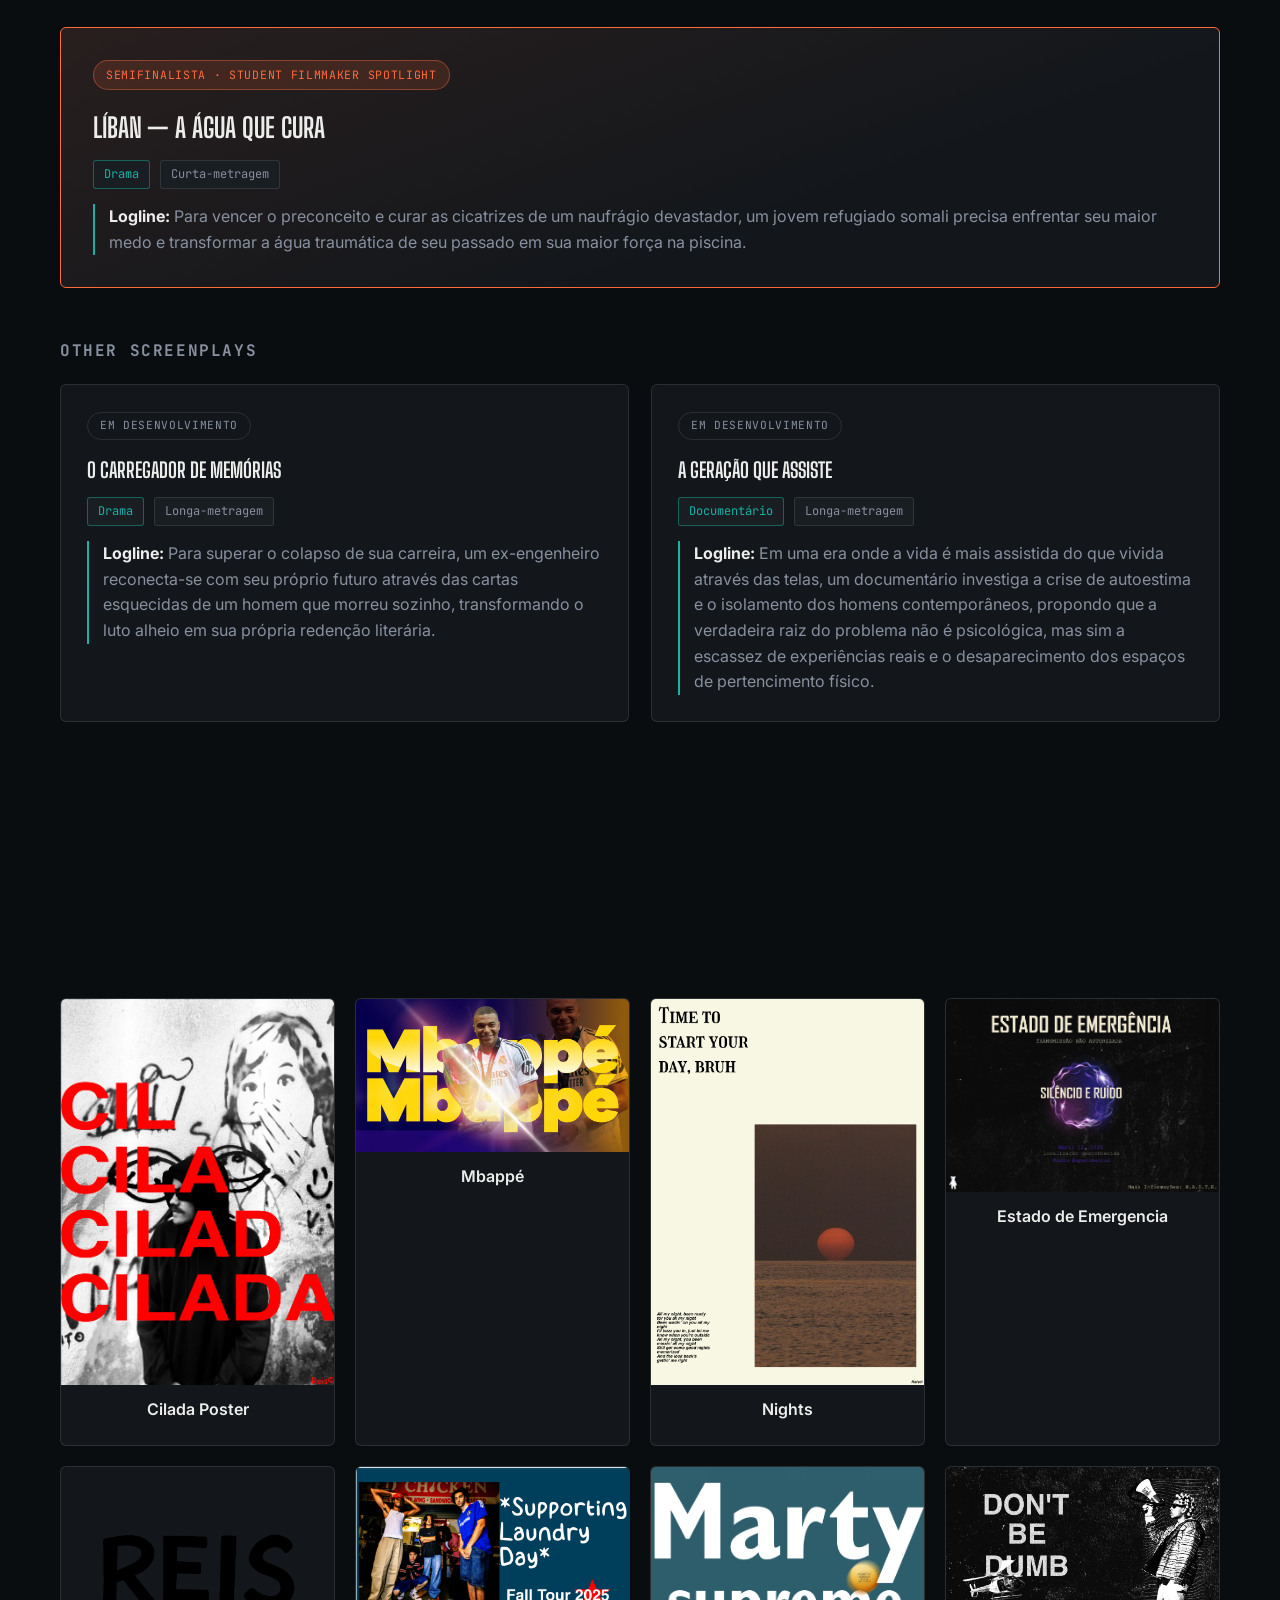
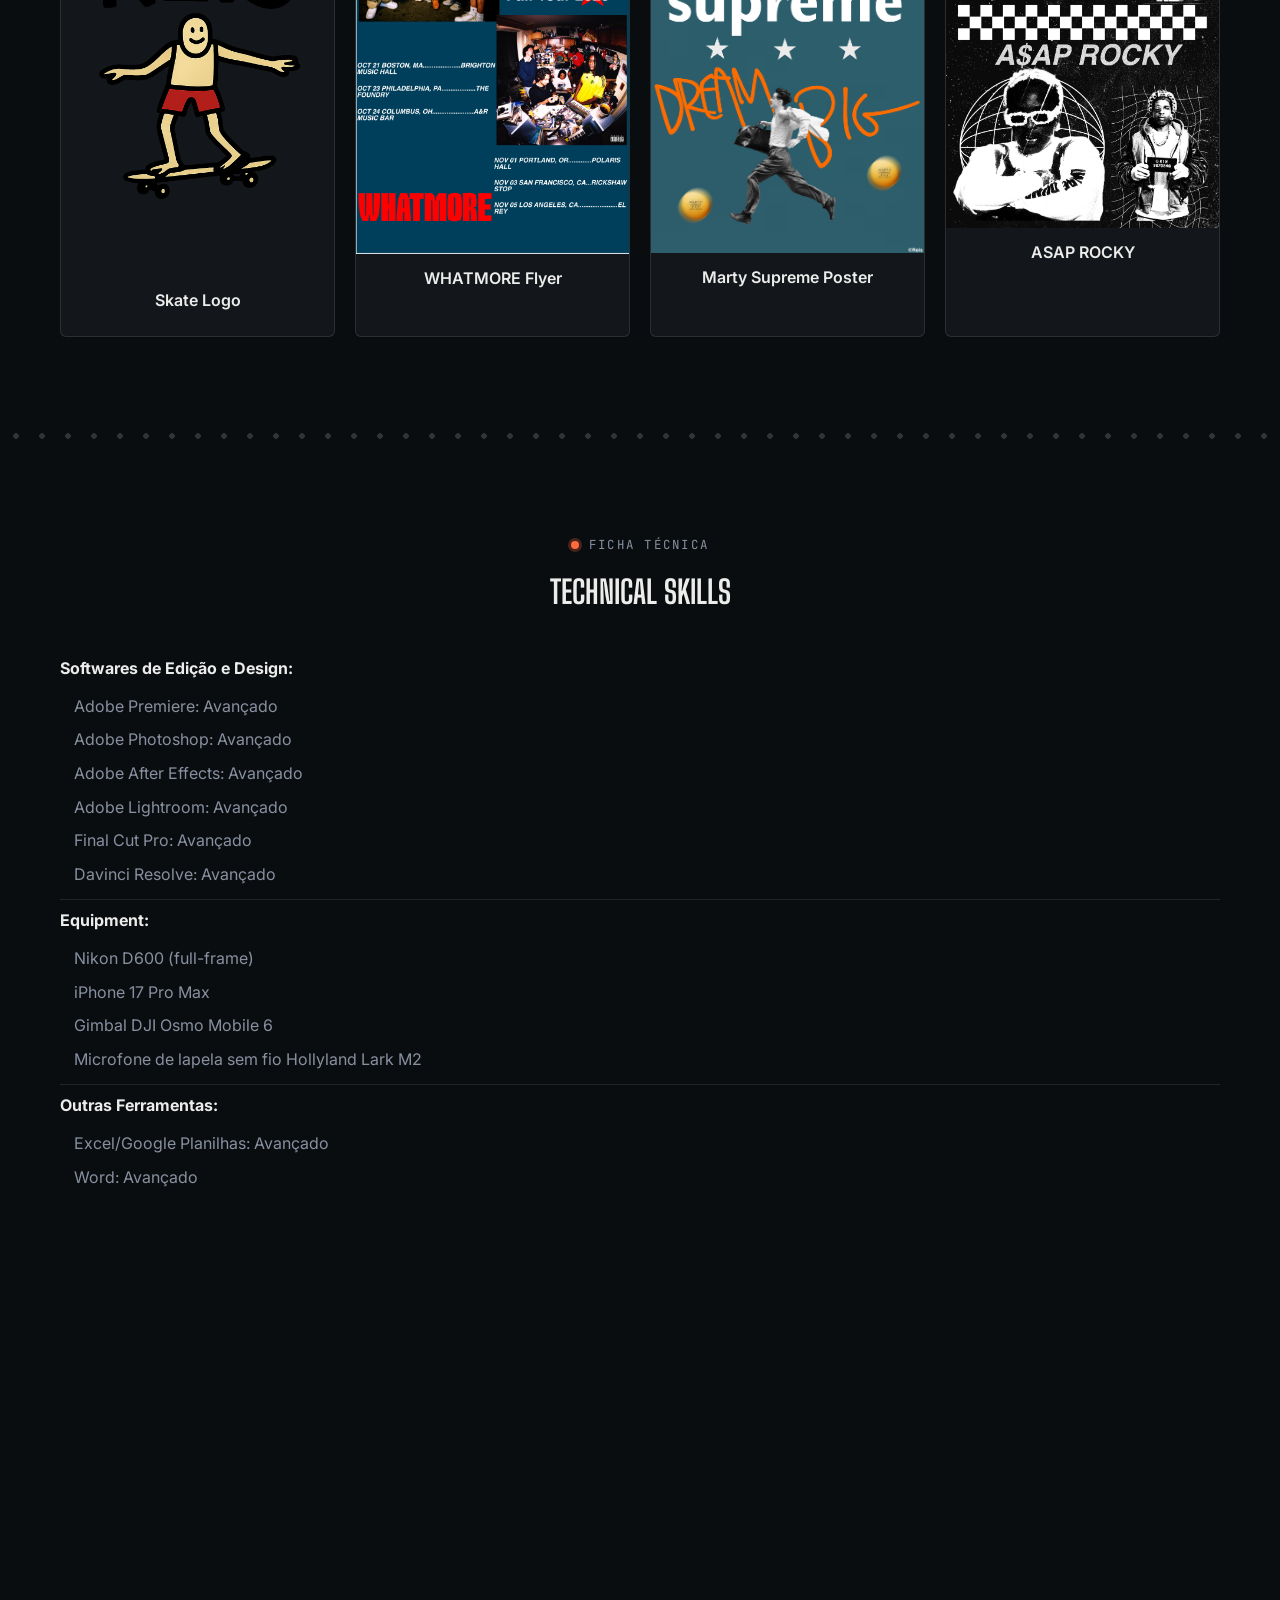
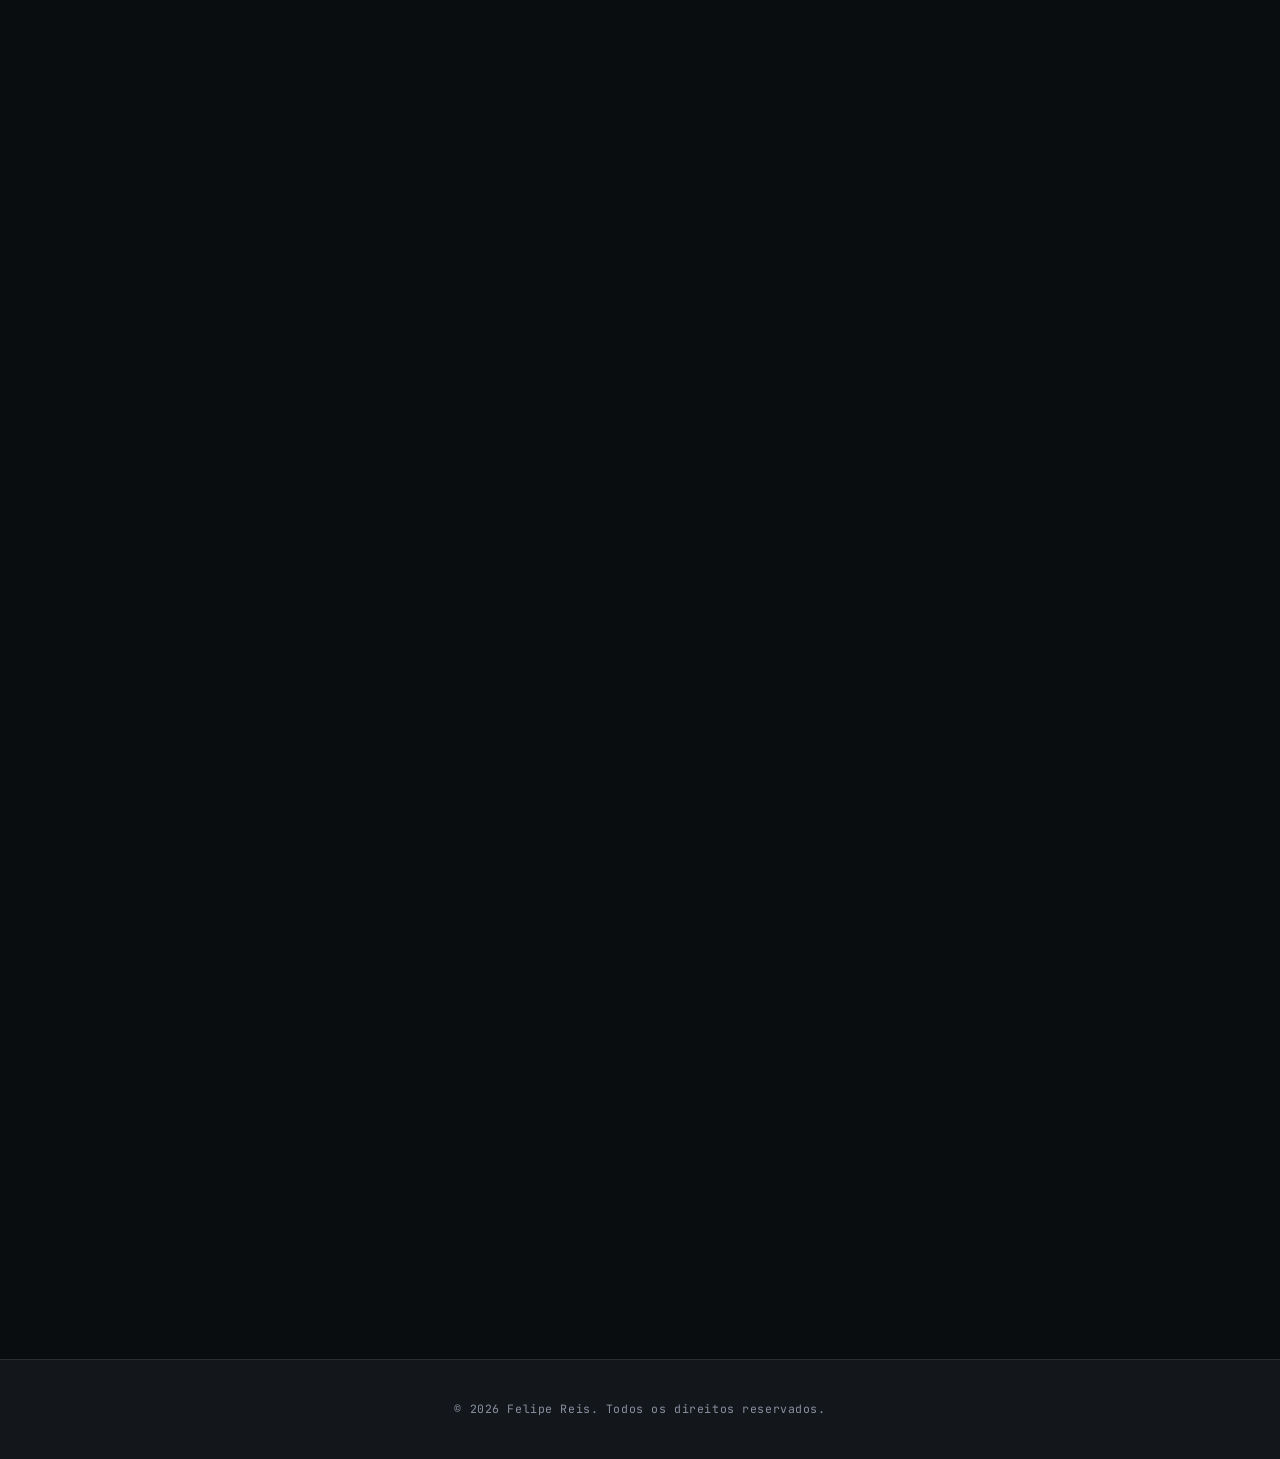
==== commit 158f6829: "Add showreel, curated portfolio, bilingual CV and meta tags - Showreel 2026 featured in the hero (co" ====
--- a/index.html
+++ b/index.html
@@ -5,6 +5,29 @@
   <meta charset="UTF-8" />
   <meta name="viewport" content="width=device-width, initial-scale=1.0" />
   <title>Felipe Reis - Videomaker Portfolio</title>
+  <meta name="description" content="Felipe Reis: editor de vídeo, videomaker e filmmaker no Rio de Janeiro. Showreel, documentários, videoclipes, curtas e conteúdo para redes." />
+  <meta name="author" content="Felipe Reis" />
+  <meta name="theme-color" content="#0A0D10" />
+  <link rel="canonical" href="https://lipereis.github.io/video-portfolio/" />
+  <link rel="icon" href="./img/reis_logo.png" />
+
+  <!-- Open Graph (preview no WhatsApp, LinkedIn, Facebook) -->
+  <meta property="og:type" content="website" />
+  <meta property="og:locale" content="pt_BR" />
+  <meta property="og:site_name" content="Felipe Reis" />
+  <meta property="og:title" content="Felipe Reis · Editor de Vídeo &amp; Filmmaker" />
+  <meta property="og:description" content="Showreel 2026 e trabalhos selecionados: documentário, videoclipe, curta-metragem, publicidade e short-form." />
+  <meta property="og:url" content="https://lipereis.github.io/video-portfolio/" />
+  <meta property="og:image" content="https://lipereis.github.io/video-portfolio/img/og-image.jpg" />
+  <meta property="og:image:width" content="1200" />
+  <meta property="og:image:height" content="630" />
+  <meta property="og:image:alt" content="Frame do showreel de Felipe Reis" />
+
+  <!-- Twitter / X -->
+  <meta name="twitter:card" content="summary_large_image" />
+  <meta name="twitter:title" content="Felipe Reis · Editor de Vídeo &amp; Filmmaker" />
+  <meta name="twitter:description" content="Showreel 2026 e trabalhos selecionados: documentário, videoclipe, curta-metragem, publicidade e short-form." />
+  <meta name="twitter:image" content="https://lipereis.github.io/video-portfolio/img/og-image.jpg" />
   <link rel="preconnect" href="https://fonts.googleapis.com">
   <link rel="preconnect" href="https://fonts.gstatic.com" crossorigin>
   <link href="https://fonts.googleapis.com/css2?family=Big+Shoulders+Display:wght@400;600;700;900&family=Inter:wght@400;500;600&family=JetBrains+Mono:wght@400;500;700&display=swap" rel="stylesheet">
@@ -27,9 +50,9 @@
 
       <nav>
         <ul>
+          <li><a href="#portfolio" id="nav-portfolio">Portfólio</a></li>
           <li><a href="#about" id="nav-about">Sobre</a></li>
           <li><a href="#youtube" id="nav-youtube">YouTube</a></li>
-          <li><a href="#portfolio" id="nav-portfolio">Portfólio</a></li>
           <li><a href="#roteiros" id="nav-roteiros">Roteiros</a></li>
           <li><a href="#design" id="nav-design">Design Gráfico</a></li>
           <li><a href="#skills" id="nav-skills">Habilidades</a></li>
@@ -64,8 +87,37 @@
       </div>
       <div class="cta-row">
         <a class="btn solid" href="#portfolio" id="cta-portfolio">Ver Portfólio</a>
-        <a class="btn outline" href="#roteiros" id="cta-roteiros">Ler Roteiros</a>
-      </div>
+        <a class="btn outline" href="cv/Felipe_Reis_CV_PT.pdf" download id="cta-cv-pt">Baixar CV · PT</a>
+        <a class="btn outline" href="cv/Felipe_Reis_CV_EN.pdf" download id="cta-cv-en">Baixar CV · EN</a>
+      </div>
+
+      <!-- SHOWREEL -->
+      <figure class="showreel" id="showreel">
+        <div class="showreel-frame">
+          <video controls playsinline preload="metadata" poster="video/showreel_poster.jpg">
+            <source src="video/showreel.mp4" type="video/mp4" />
+          </video>
+        </div>
+        <figcaption><span class="rec">● REC</span> <span id="showreel-caption">Showreel 2026 · 1:28</span></figcaption>
+      </figure>
+    </div>
+  </section>
+
+  <div class="filmrule"></div>
+
+  <section id="portfolio" class="track">
+    <div class="container">
+      <div class="track-header reveal">
+        <h2 class="track-title"><span class="track-chip v">V1</span> <span id="portfolio-title">Portfólio</span></h2>
+      </div>
+
+      <!-- TRABALHOS SELECIONADOS (horizontais) -->
+      <h3 class="portfolio-subtitle" id="films-title">Trabalhos Selecionados</h3>
+      <div class="video-gallery" id="video-gallery"></div>
+
+      <!-- SHORT-FORM (verticais) -->
+      <h3 class="portfolio-subtitle" id="vertical-title">Short-form · Redes Sociais</h3>
+      <div class="video-gallery vertical-gallery" id="vertical-gallery"></div>
     </div>
   </section>
 
@@ -102,32 +154,6 @@
       </div>
       <h3 class="portfolio-subtitle" id="youtube-featured-title">Vídeos em Destaque</h3>
       <div class="video-gallery featured-gallery" id="youtube-gallery"></div>
-    </div>
-  </section>
-
-  <div class="filmrule"></div>
-
-  <section id="portfolio" class="track">
-    <div class="container">
-      <div class="track-header reveal">
-        <h2 class="track-title"><span class="track-chip v">V1</span> <span id="portfolio-title">Portfólio</span></h2>
-      </div>
-
-      <!-- SUBTÓPICO FILMES -->
-      <h3 class="portfolio-subtitle" id="films-title">Filmes</h3>
-      <div class="video-gallery" id="video-gallery"></div>
-
-      <!-- SUBTÓPICO GAMEPLAYS -->
-      <h3 class="portfolio-subtitle" id="gameplay-title">Gameplays</h3>
-      <div class="video-gallery" id="gameplay-gallery"></div>
-
-      <!-- SUBTÓPICO VÍDEOS VERTICAIS -->
-      <h3 class="portfolio-subtitle" id="vertical-title">Vídeos Verticais</h3>
-      <div class="video-gallery vertical-gallery" id="vertical-gallery"></div>
-
-      <!-- SUBTÓPICO INSTAGRAM -->
-      <h3 class="portfolio-subtitle" id="instagram-title">Instagram</h3>
-      <div class="video-gallery vertical-gallery instagram-gallery" id="instagram-gallery"></div>
     </div>
   </section>
 
@@ -207,6 +233,14 @@
             <li>Adobe Lightroom: Avançado</li>
             <li>Final Cut Pro: Avançado</li>
             <li>Davinci Resolve: Avançado</li>
+          </ul>
+        </li>
+        <li><strong id="equipment-title">Equipamentos:</strong>
+          <ul>
+            <li>Nikon D600 (full-frame)</li>
+            <li>iPhone 17 Pro Max</li>
+            <li>Gimbal DJI Osmo Mobile 6</li>
+            <li>Microfone de lapela sem fio Hollyland Lark M2</li>
           </ul>
         </li>
         <li><strong>Outras Ferramentas:</strong>
--- a/styles.css
+++ b/styles.css
@@ -257,6 +257,38 @@
 .btn.outline { background: transparent; border: 1px solid var(--teal); color: var(--teal); }
 .btn.outline:hover { box-shadow: 0 0 0 4px color-mix(in srgb, var(--teal) 20%, transparent); }
 
+/* ---------- SHOWREEL ---------- */
+.showreel { margin: 44px 0 0; }
+.showreel-frame {
+  position: relative;
+  border: 1px solid var(--border);
+  border-radius: 6px;
+  overflow: hidden;
+  background: #000;
+  box-shadow: 0 30px 80px -30px rgba(0, 0, 0, .6);
+}
+.showreel-frame::before, .showreel-frame::after {
+  content: '';
+  position: absolute;
+  width: 22px; height: 22px;
+  border-color: var(--orange);
+  border-style: solid;
+  pointer-events: none;
+  z-index: 1;
+}
+.showreel-frame::before { top: 12px; left: 12px; border-width: 2px 0 0 2px; }
+.showreel-frame::after { bottom: 12px; right: 12px; border-width: 0 2px 2px 0; }
+.showreel video { display: block; width: 100%; aspect-ratio: 16 / 9; background: #000; }
+.showreel figcaption {
+  margin-top: 12px;
+  font-family: var(--font-mono);
+  font-size: .75rem;
+  letter-spacing: .12em;
+  text-transform: uppercase;
+  color: var(--text-muted);
+}
+.showreel .rec { color: var(--orange); margin-right: 8px; }
+
 /* ---------- SLATE / SOBRE ---------- */
 .slate-header { display: flex; align-items: center; gap: 16px; margin-bottom: 30px; }
 .slate-stripes {
@@ -319,13 +351,22 @@
   transition: transform .2s ease, border-color .2s ease;
 }
 .video-card:hover { transform: translateY(-3px); border-color: var(--orange); }
-.video-card iframe { width: 100%; height: 200px; border: none; display: block; }
+.video-card iframe { width: 100%; aspect-ratio: 16 / 9; border: none; display: block; }
 .video-card h3 {
   font-family: var(--font-body);
   font-weight: 600;
   font-size: .95rem;
   padding: 12px 14px;
   color: var(--text);
+}
+.video-card h3:has(+ .video-role) { padding-bottom: 2px; }
+.video-role {
+  font-family: var(--font-mono);
+  font-size: .72rem;
+  letter-spacing: .06em;
+  text-transform: uppercase;
+  color: var(--orange);
+  padding: 0 14px 14px;
 }
 
 /* ---------- CANAL DO YOUTUBE ---------- */
@@ -358,9 +399,6 @@
   justify-content: center;
 }
 .vertical-gallery .video-card iframe { height: 480px; }
-/* Embed do Instagram tem largura mínima de ~326px e inclui cabeçalho e rodapé */
-.instagram-gallery { grid-template-columns: repeat(auto-fit, minmax(326px, 340px)); }
-.instagram-gallery .video-card iframe { height: 640px; }
 
 /* ---------- DESIGN GRÁFICO ---------- */
 .design-gallery {
@@ -538,6 +576,5 @@
   .video-gallery, .design-gallery { grid-template-columns: 1fr; }
   .featured-gallery { grid-template-columns: minmax(0, 300px); }
   .vertical-gallery { grid-template-columns: repeat(auto-fit, minmax(180px, 1fr)); }
-  .instagram-gallery { grid-template-columns: minmax(0, 340px); }
   .screenplay-gallery.standard { grid-template-columns: 1fr; }
 }
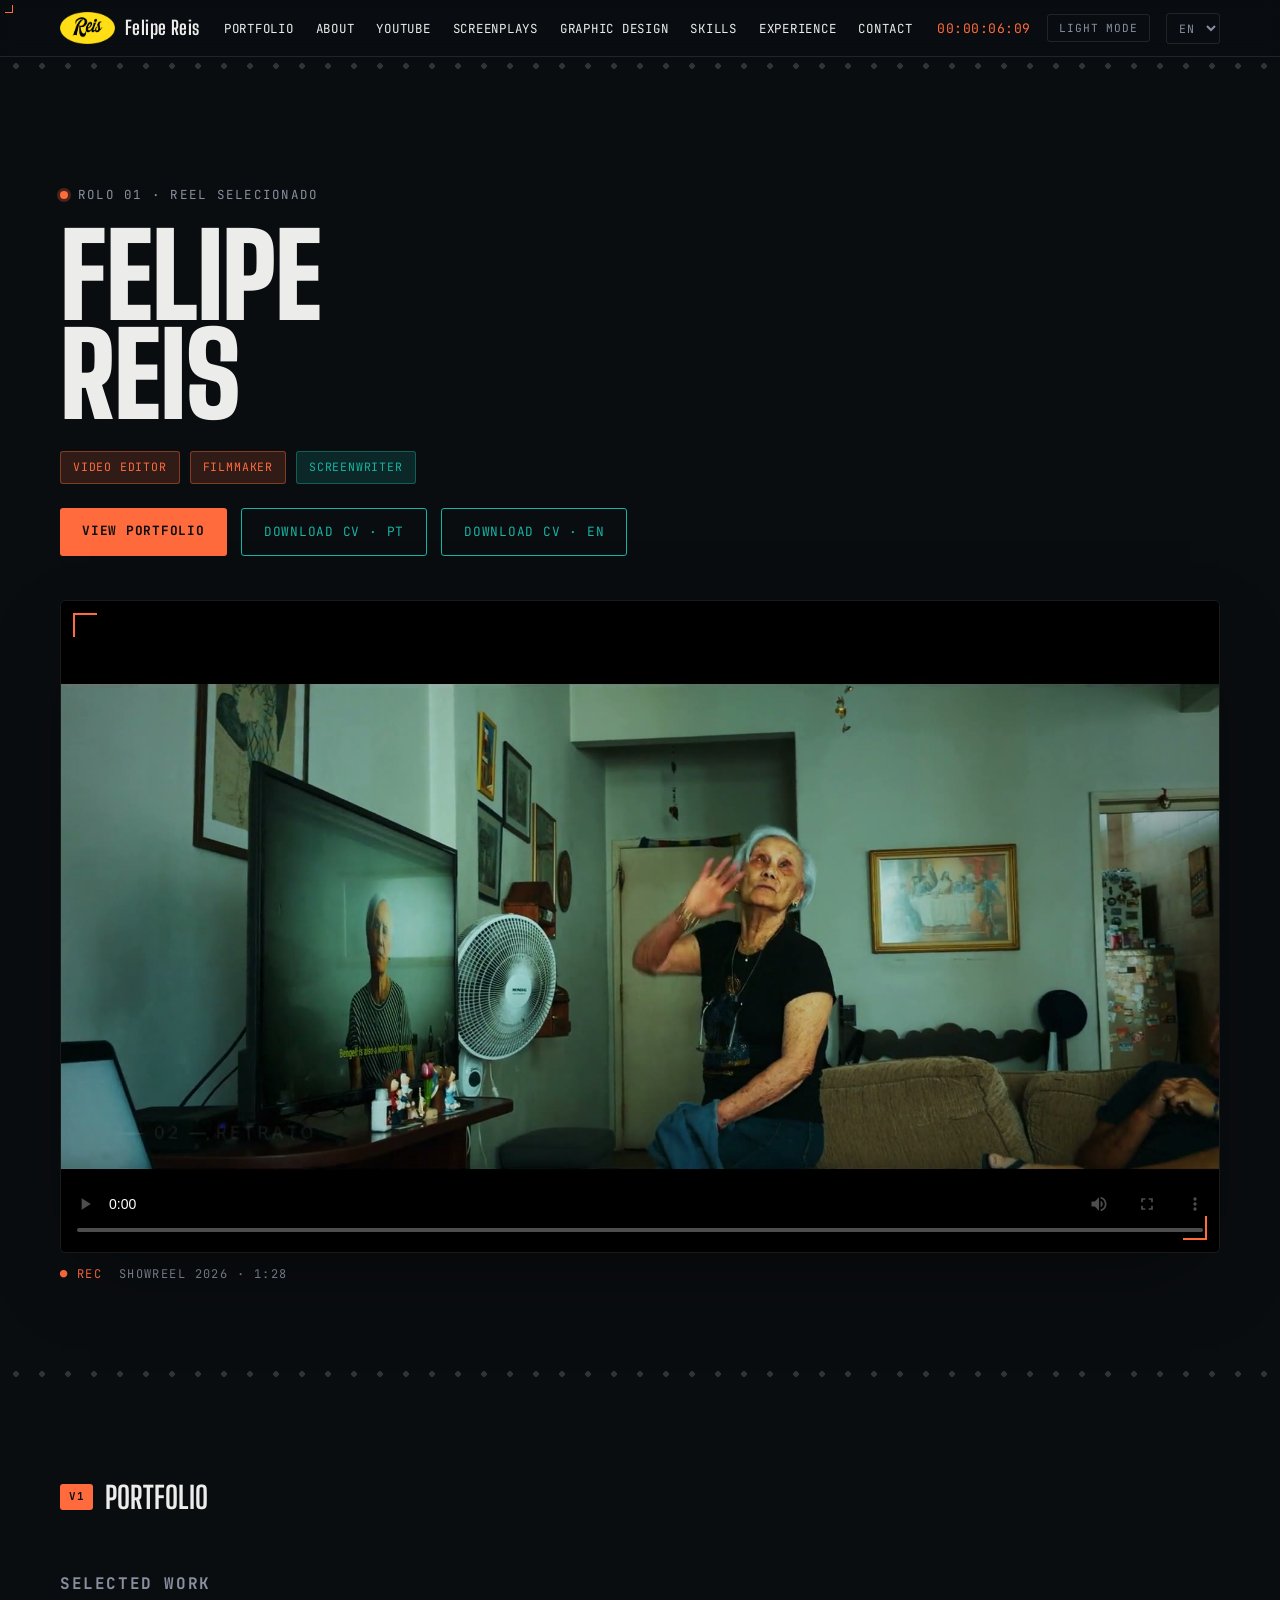
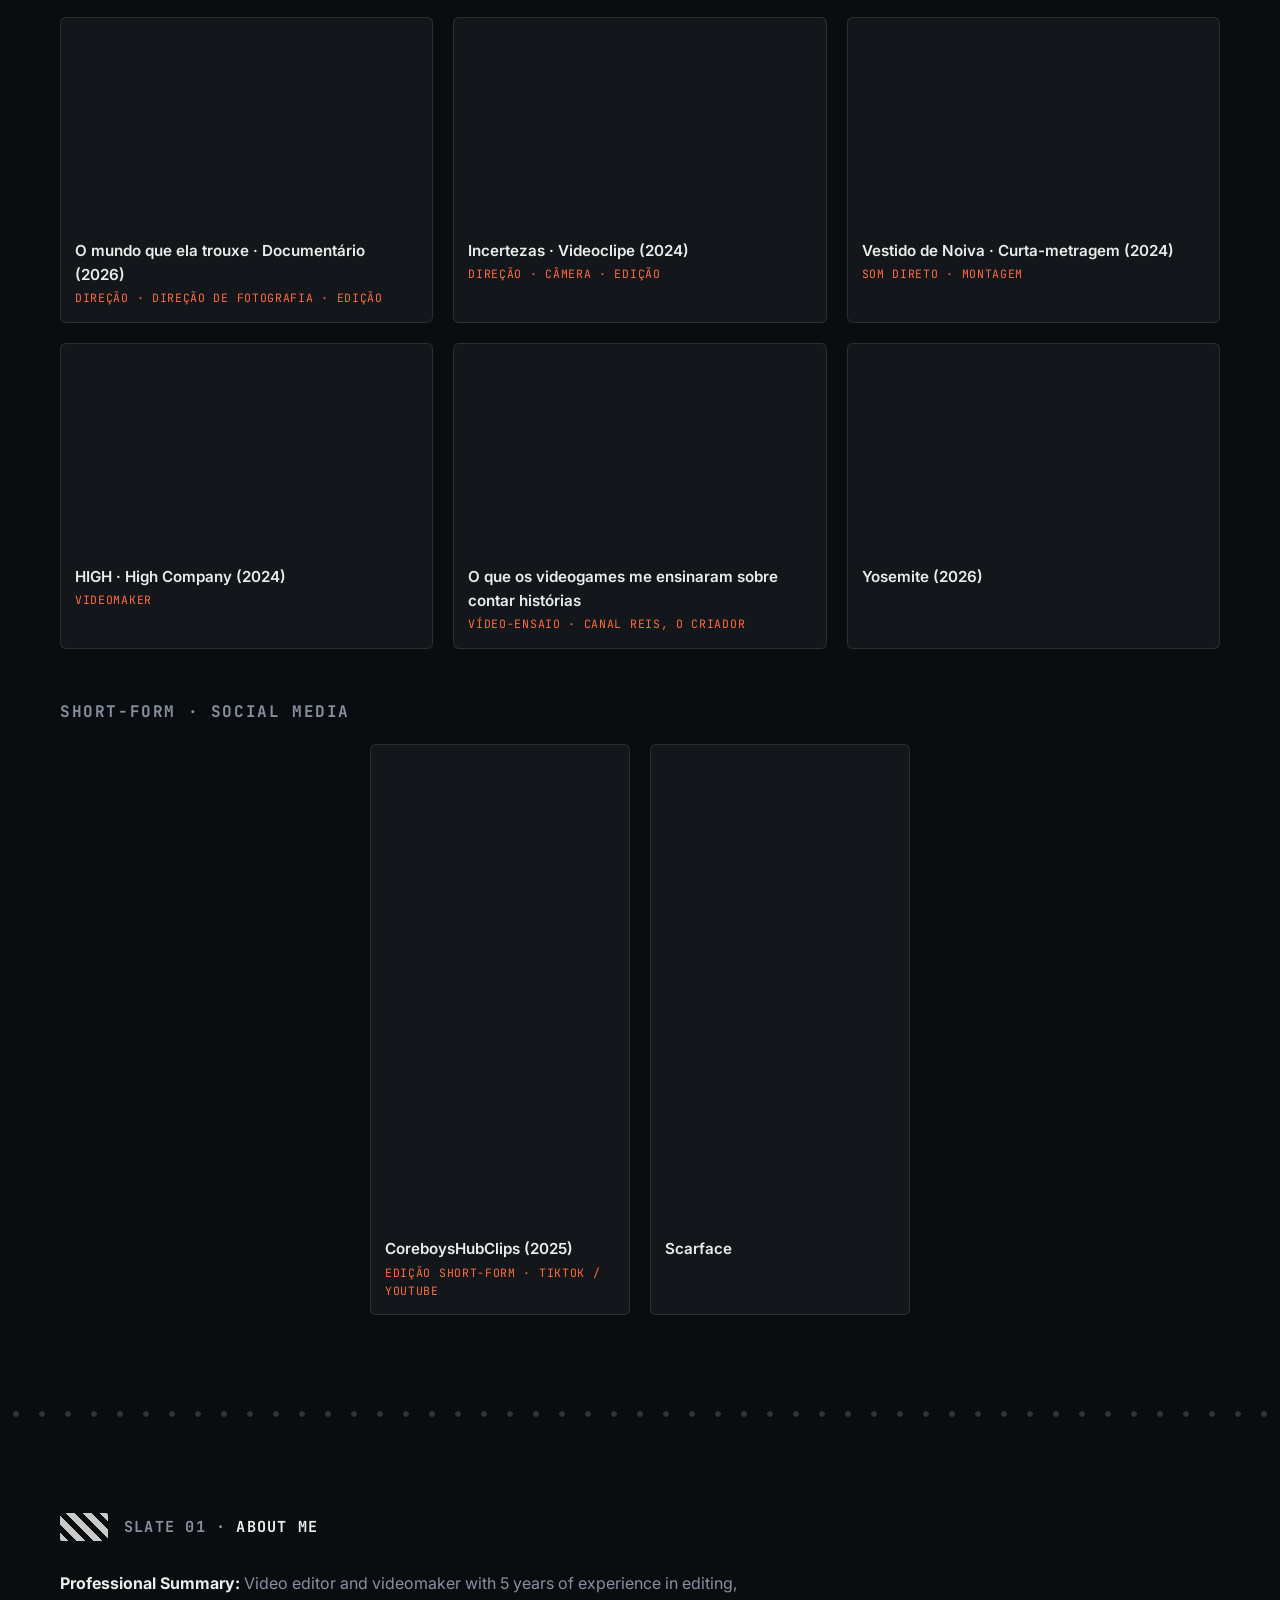
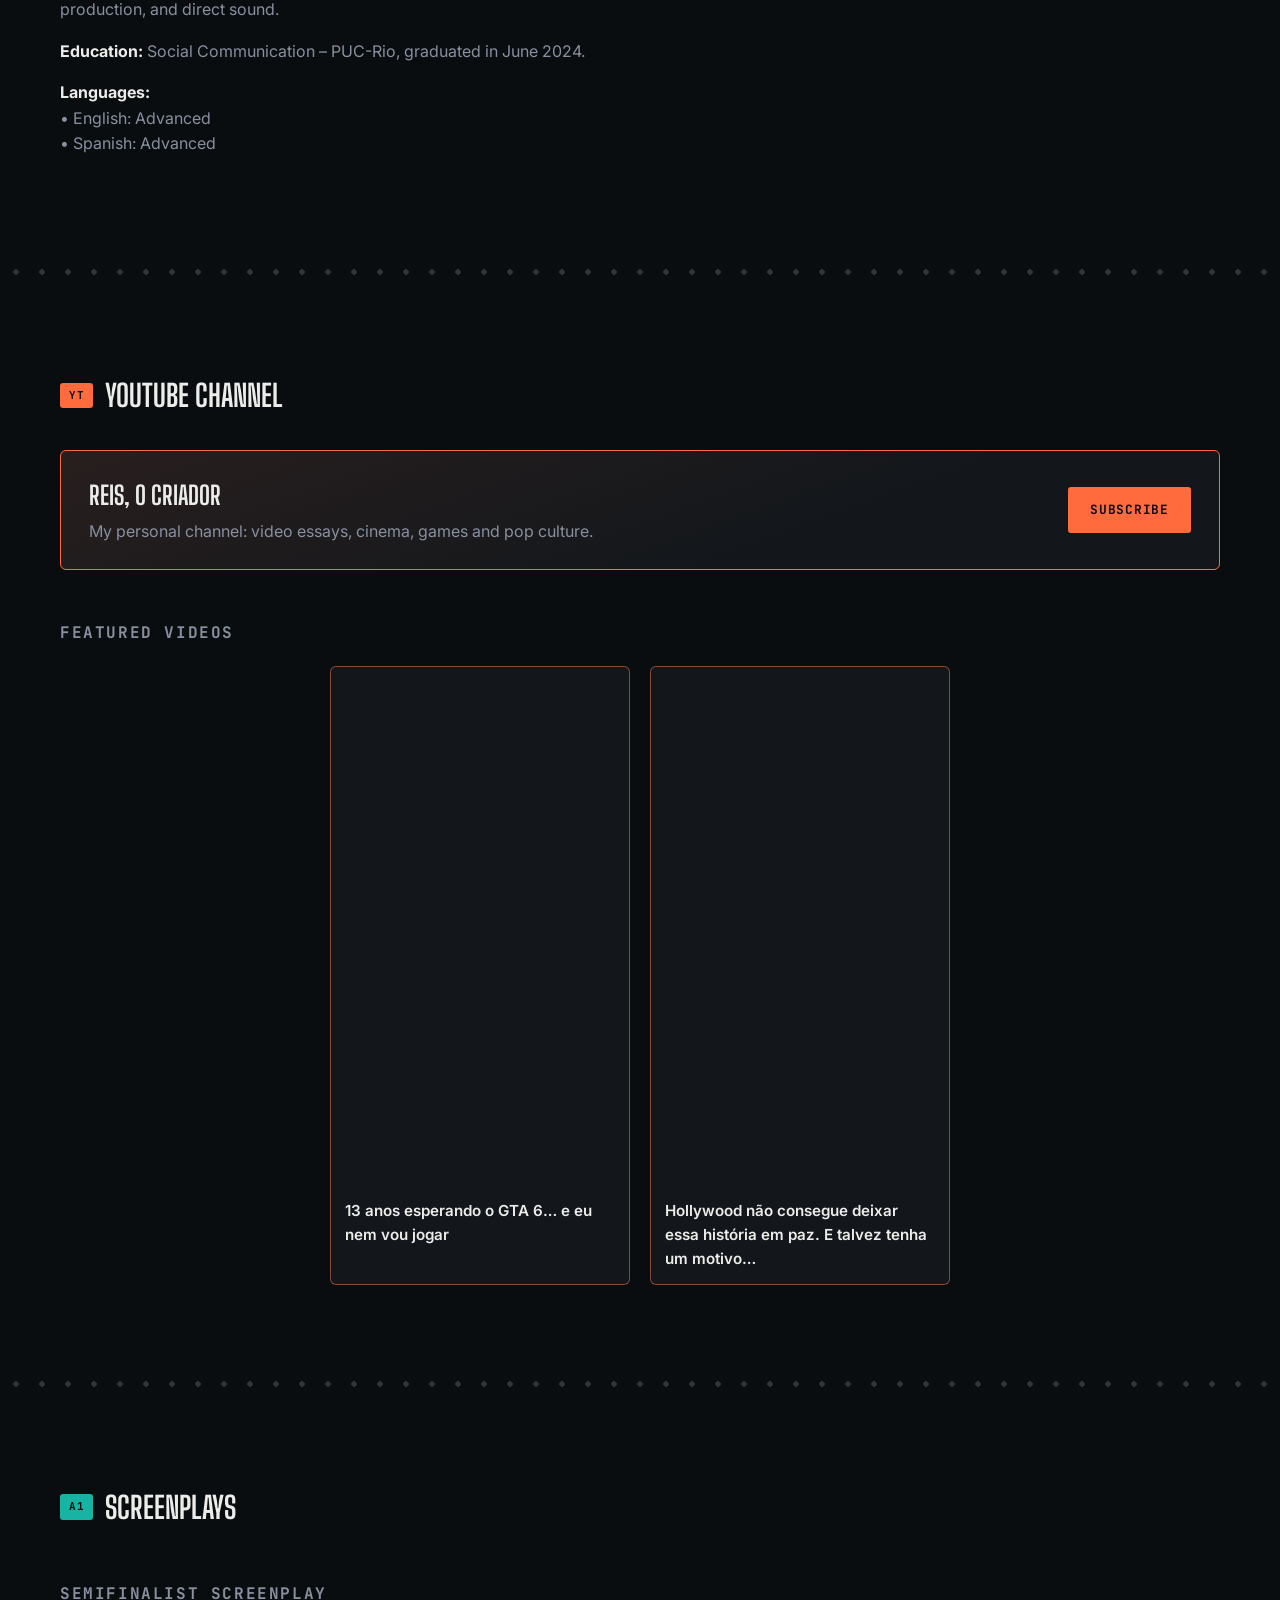
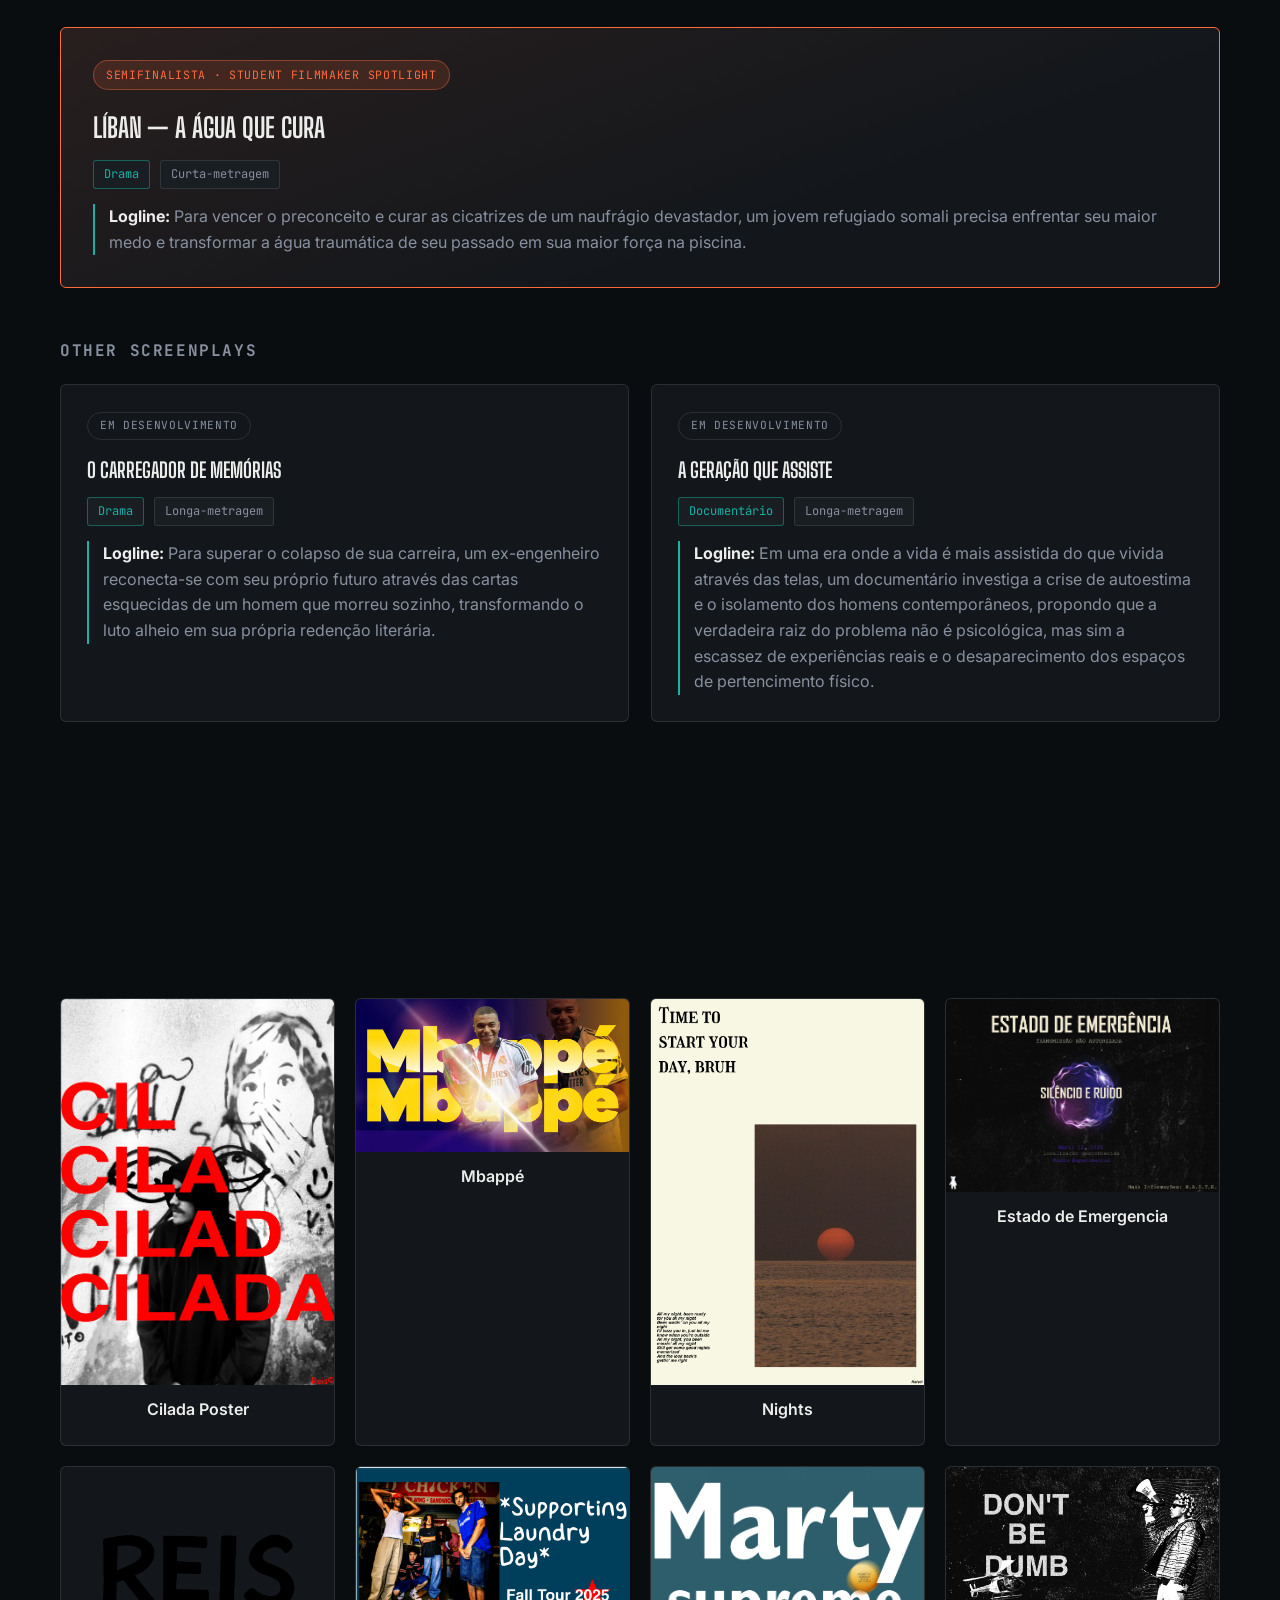
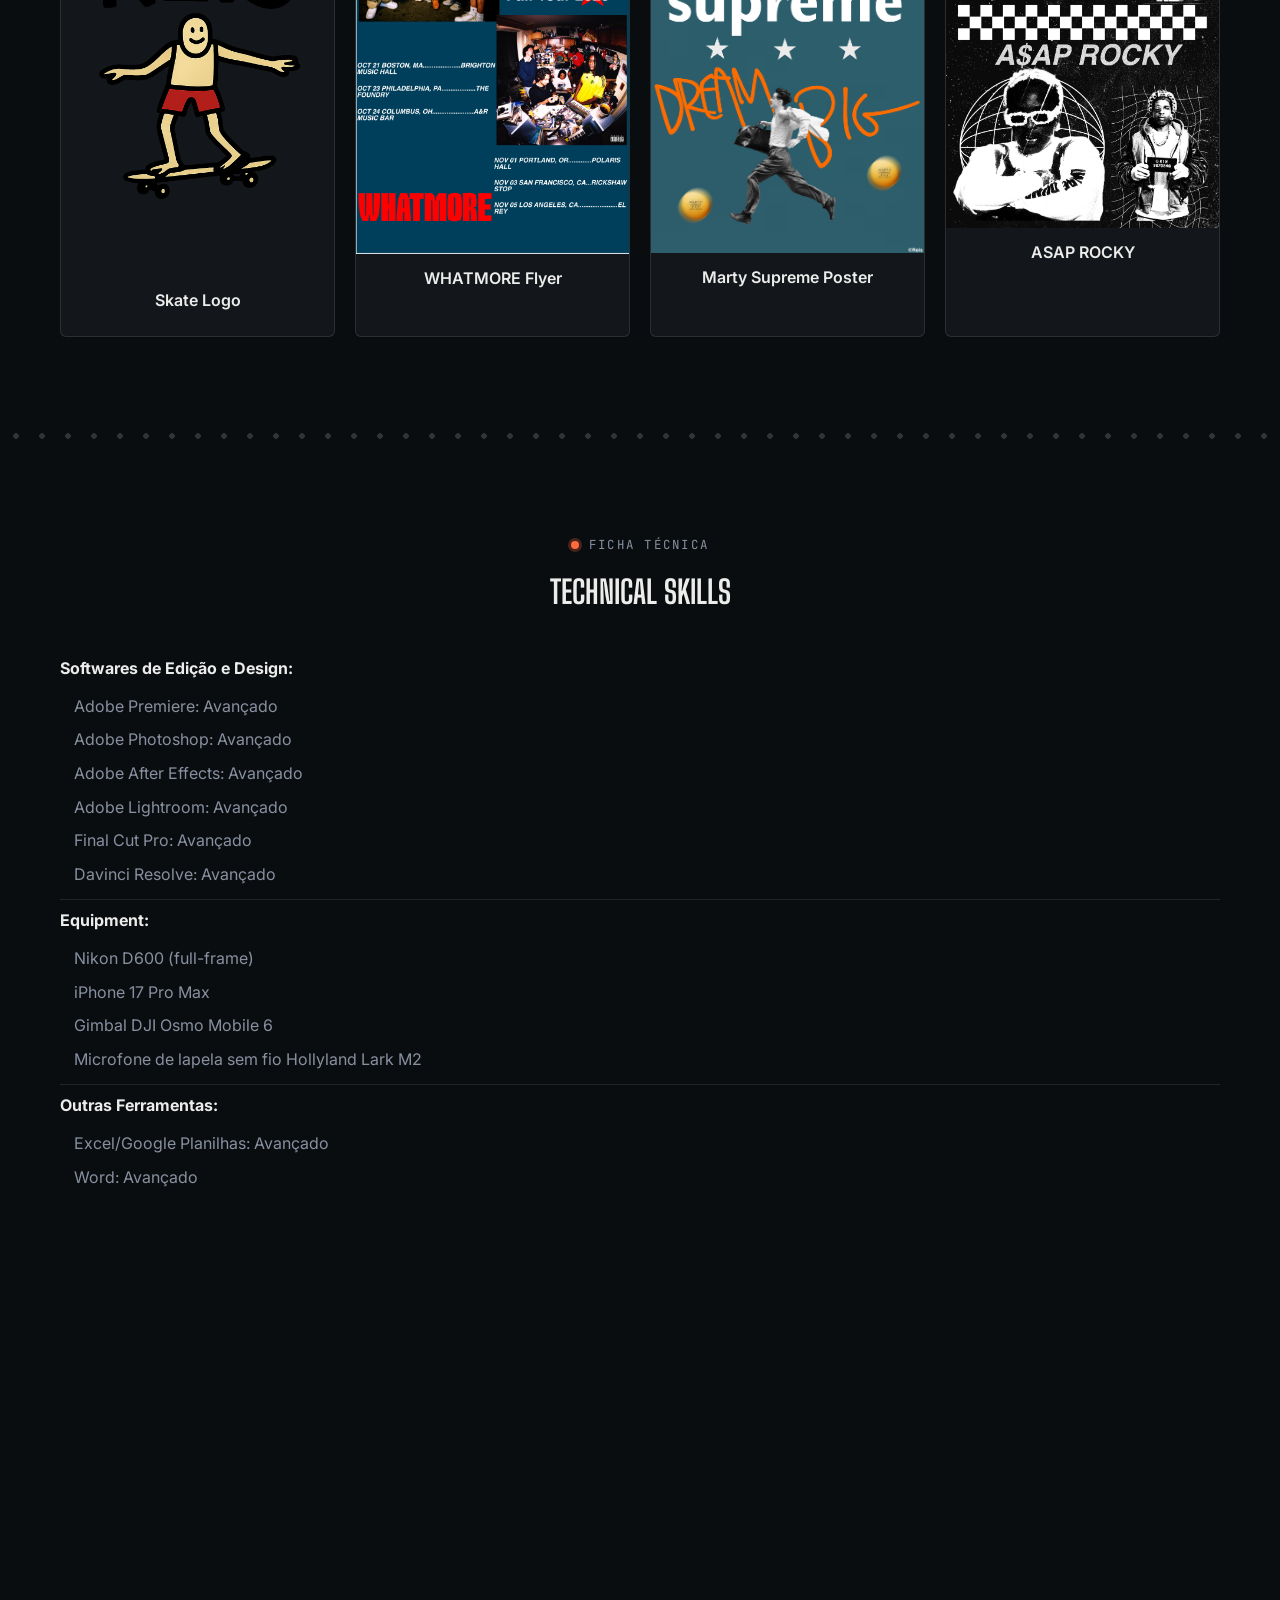
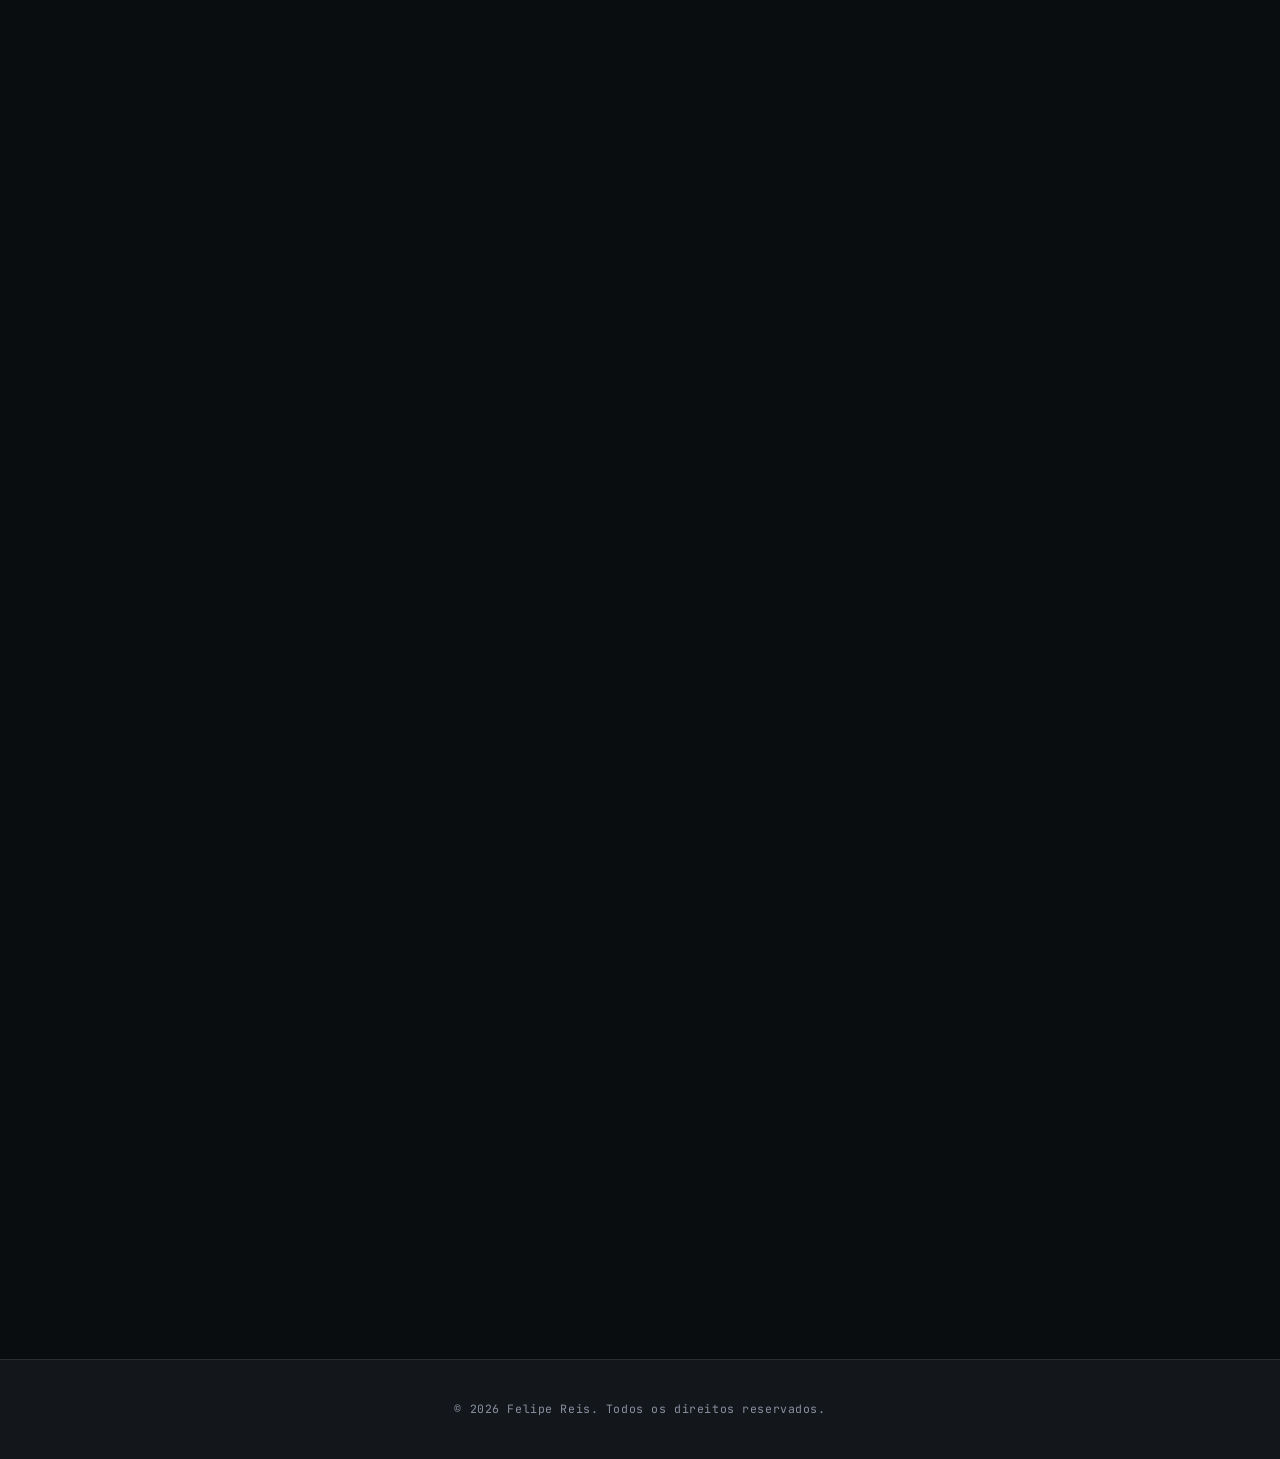
==== commit 647b1a24: "Show Nosso Olhar Carioca as current Audiovisual Analyst role" ====
--- a/index.html
+++ b/index.html
@@ -263,7 +263,7 @@
         <li><strong>Assistente de Produção – Curta universitário “Paragominas” (2023)</strong></li>
         <li><strong>Estagiário nas Ilhas de Edição – PUC-Rio (Agosto de 2023 – Fevereiro de 2024)</strong></li>
         <li><strong>Som Direto/Montagem – Curta “Vestido de Noiva” (2024)</strong></li>
-        <li><strong>Videomaker/Editor de vídeo – Página do Instagram @nossoolharcarioca (2025)</strong></li>
+        <li><strong>Analista de Audiovisual – Nosso Olhar Carioca, @nossoolharcarioca (2025 – atual)</strong></li>
         <li><strong>Videomaker/Editor/Diretor – Videoclipe Incertezas (2024)</strong></li>
         <li><strong>Videomaker – High Company (2024)</strong></li>
         <li>
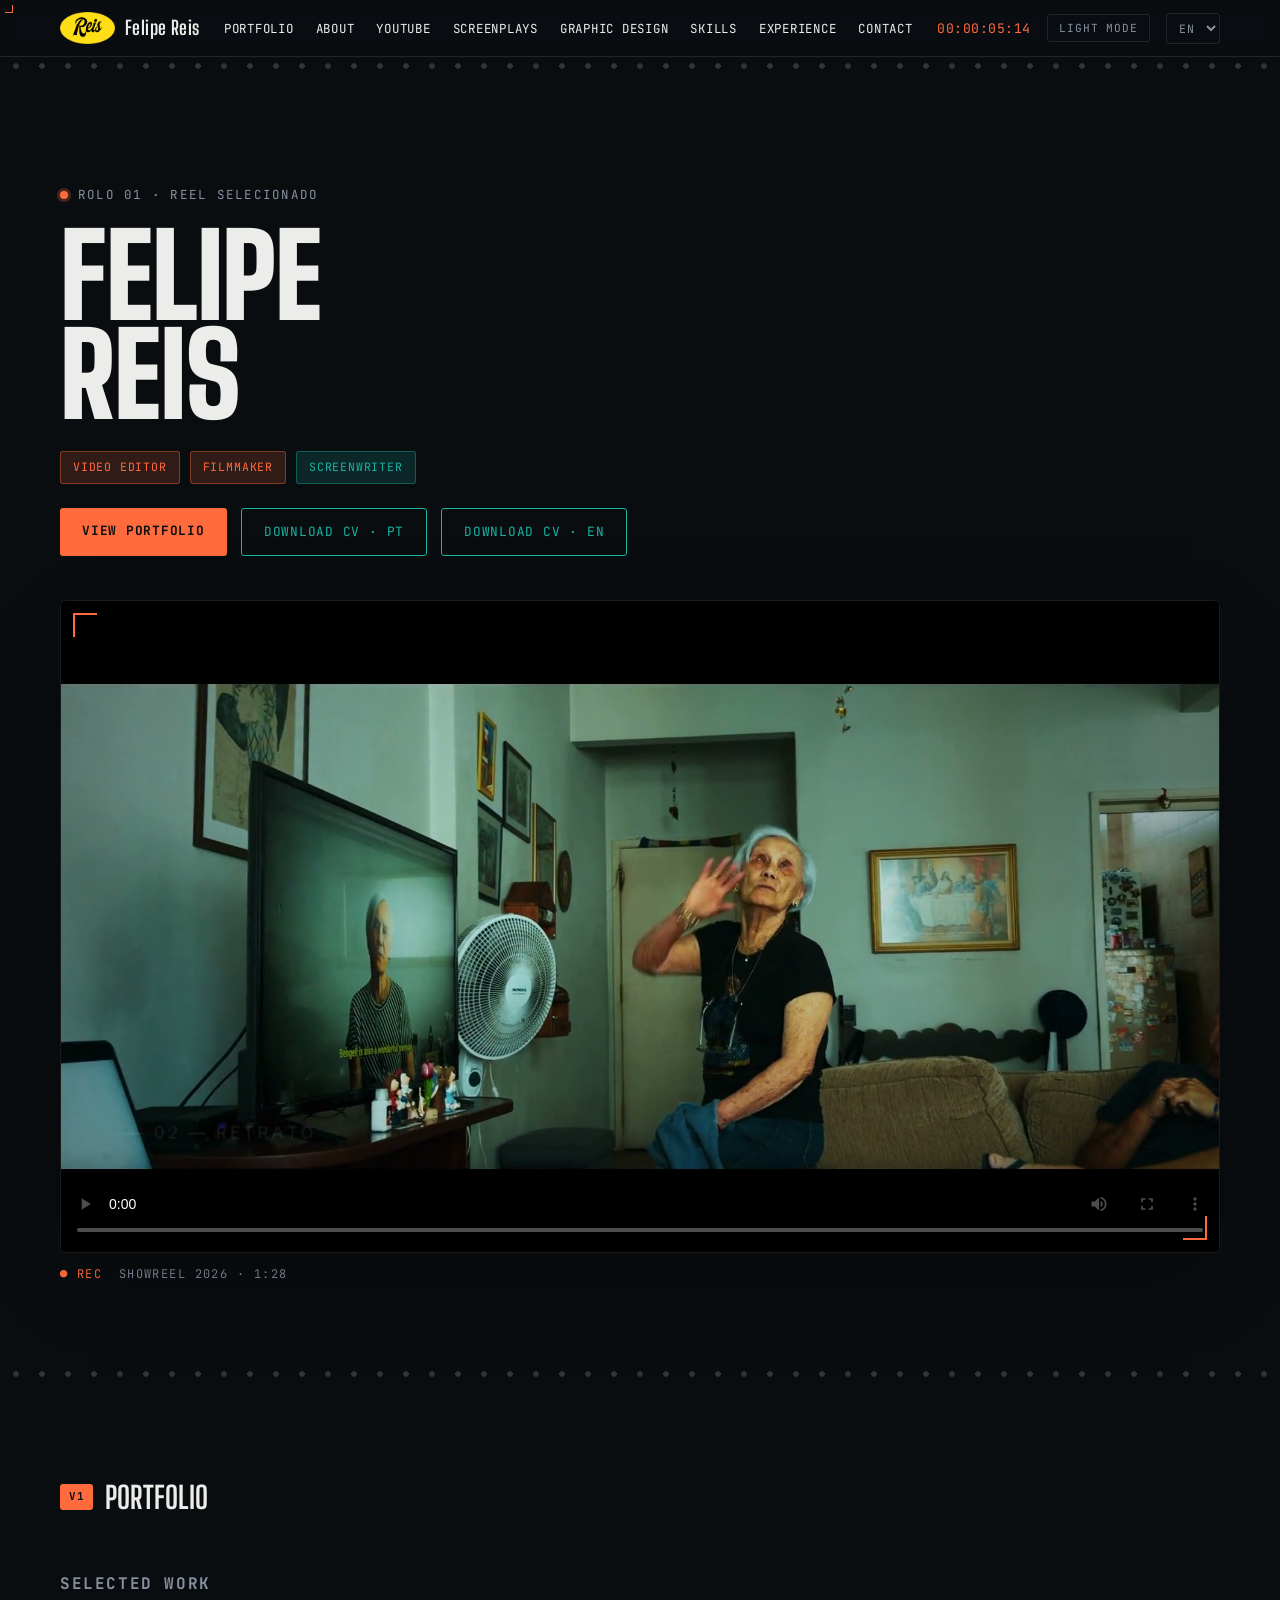
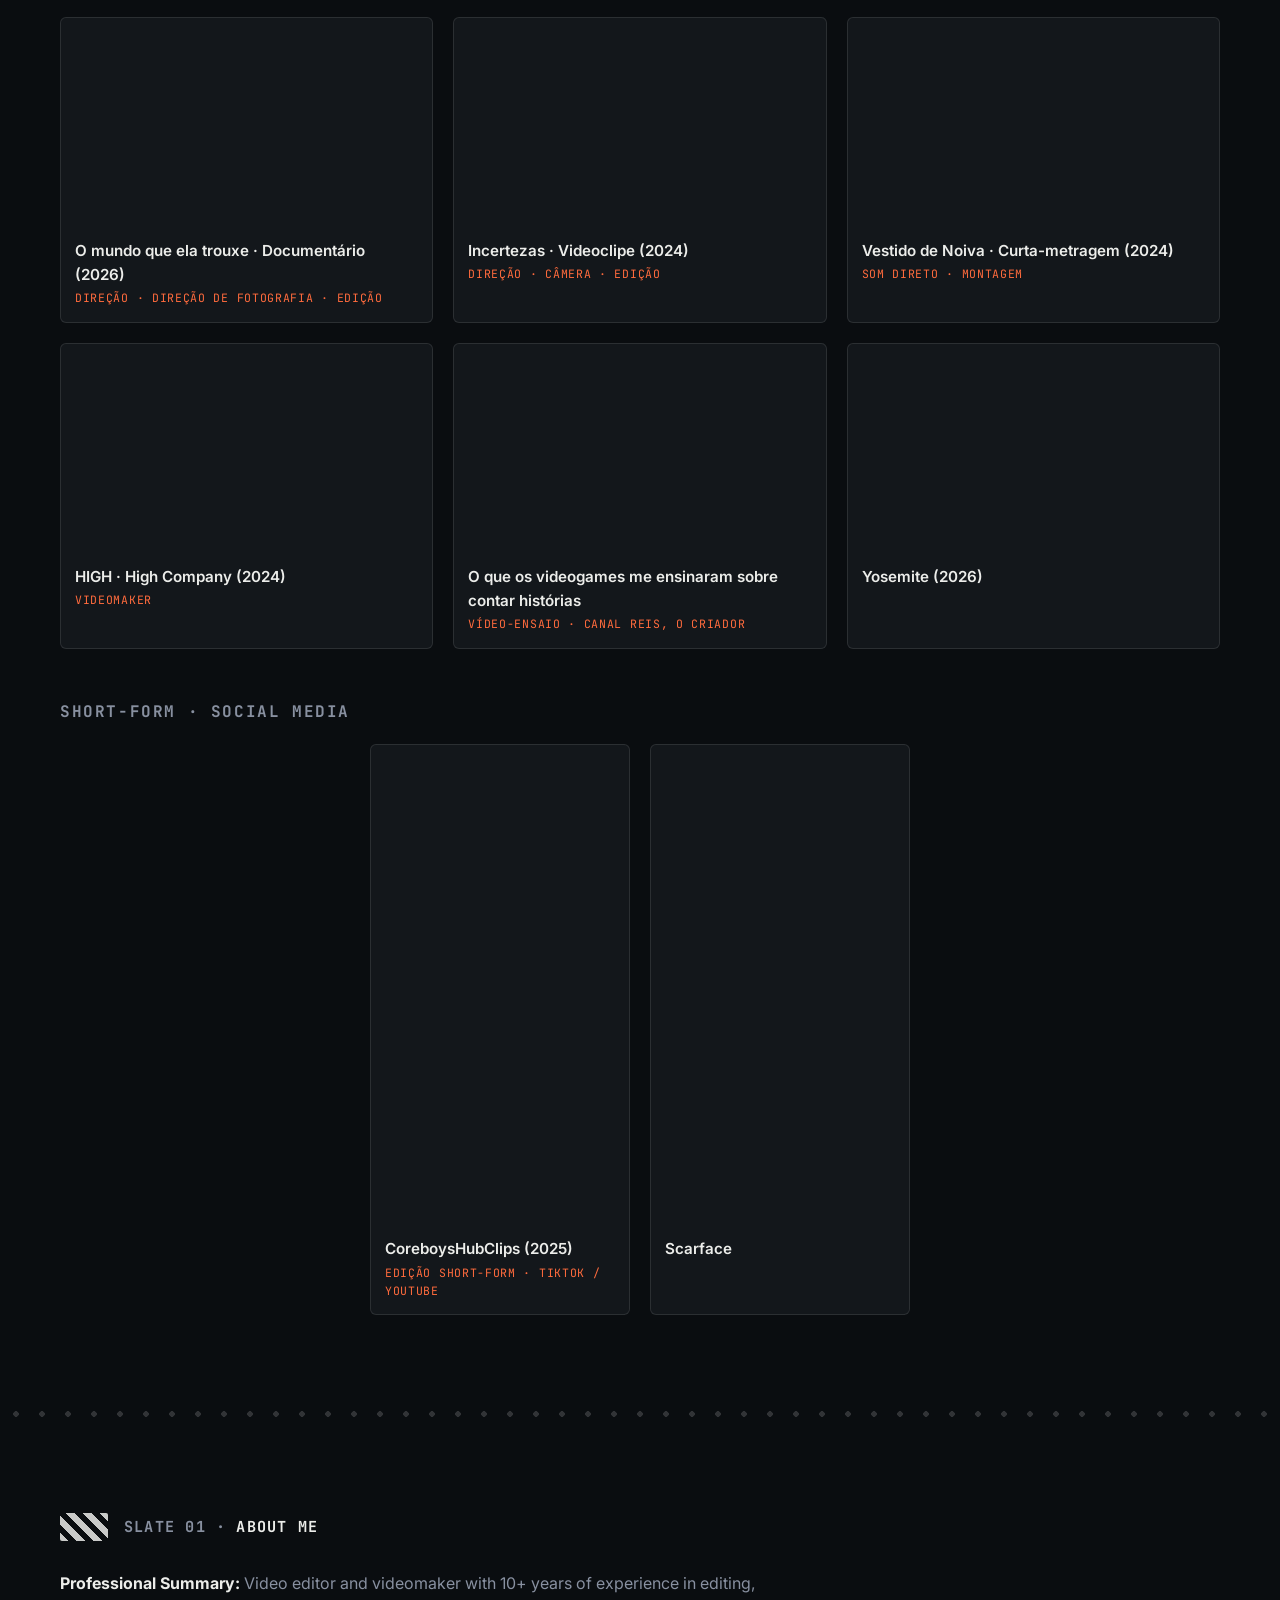
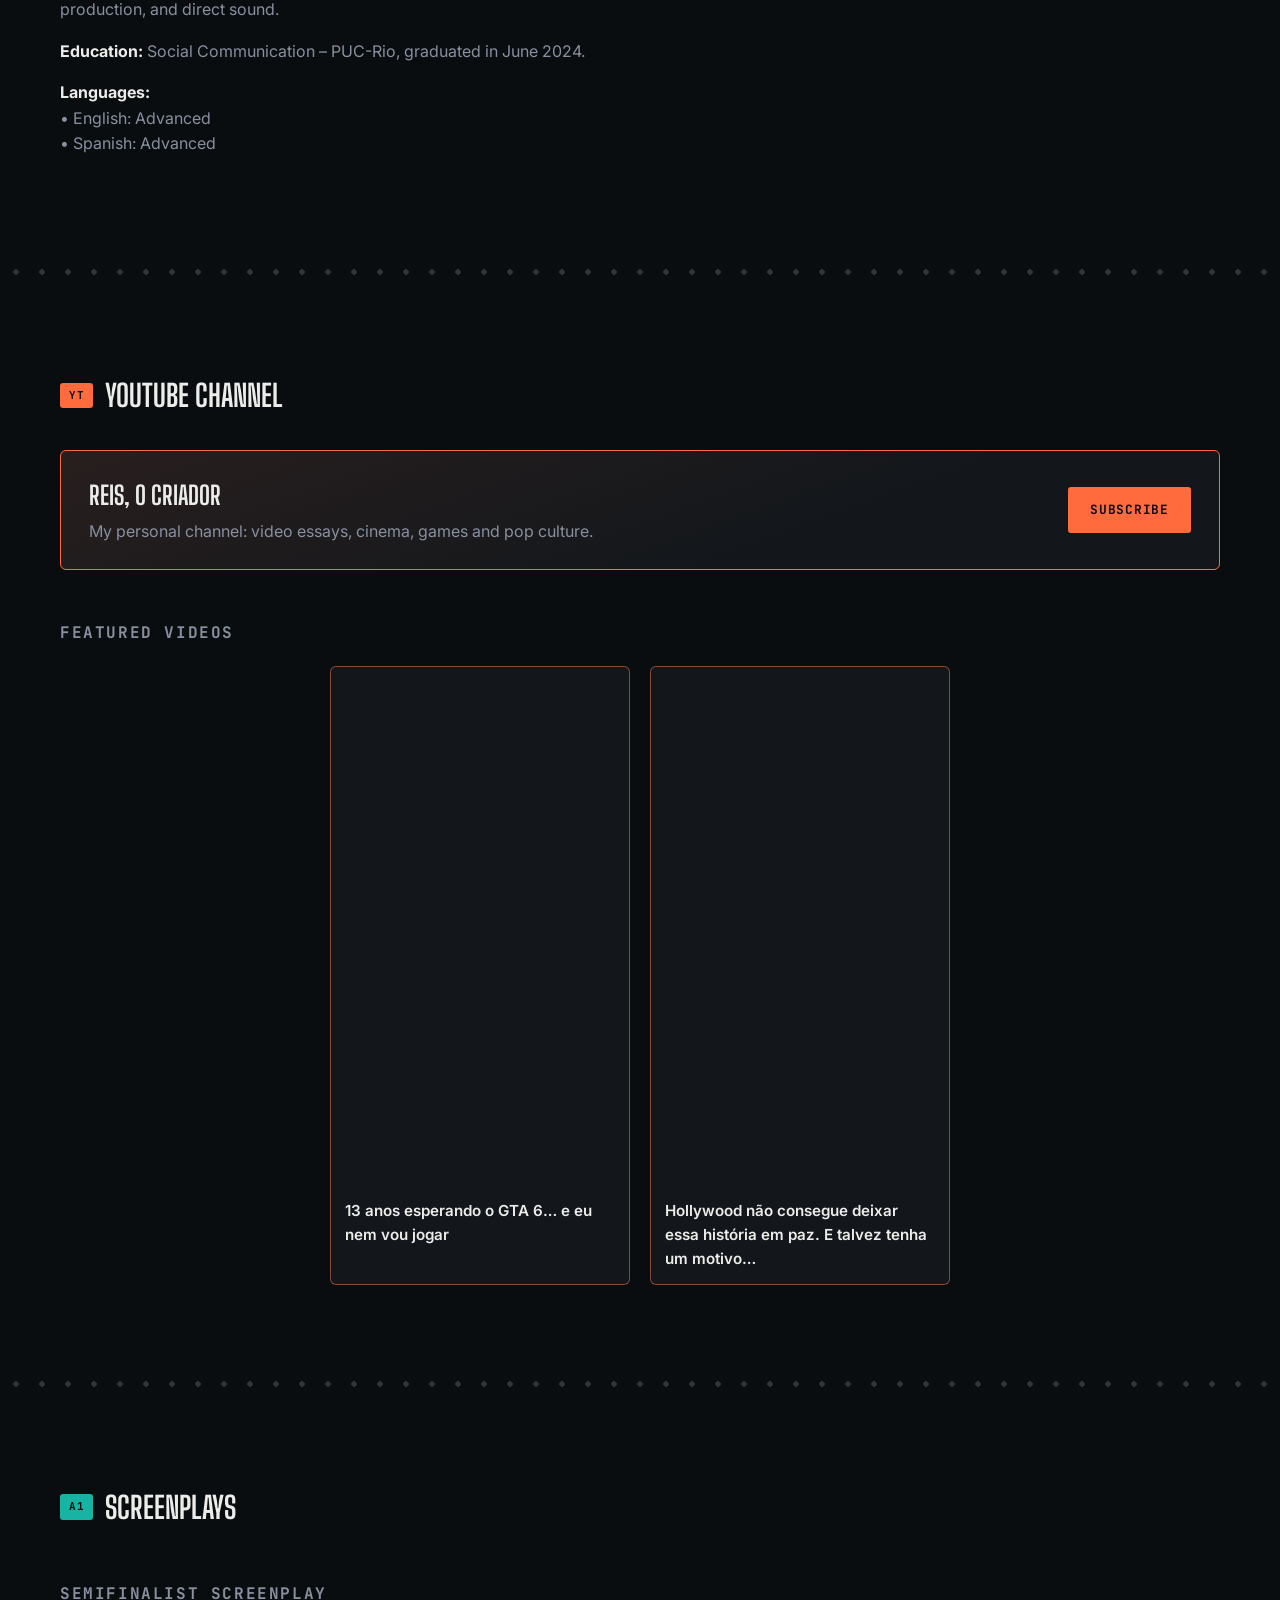
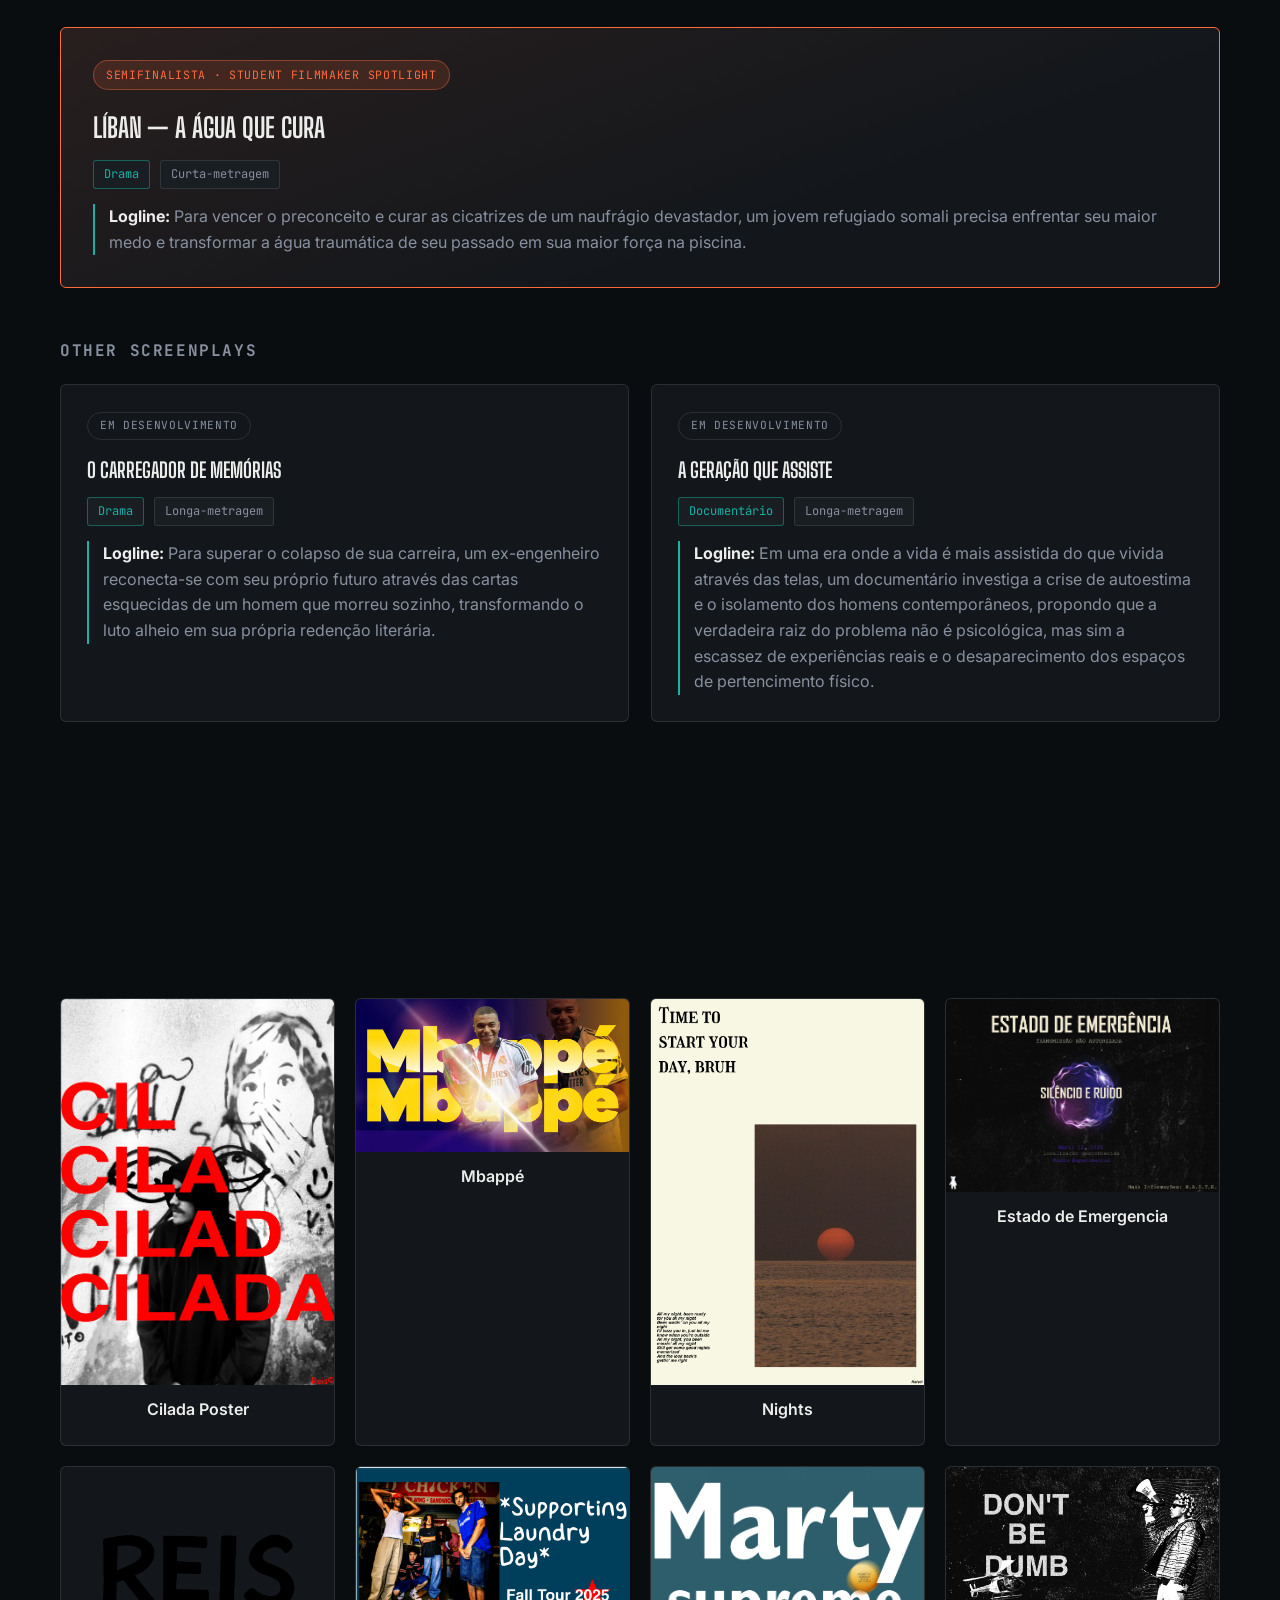
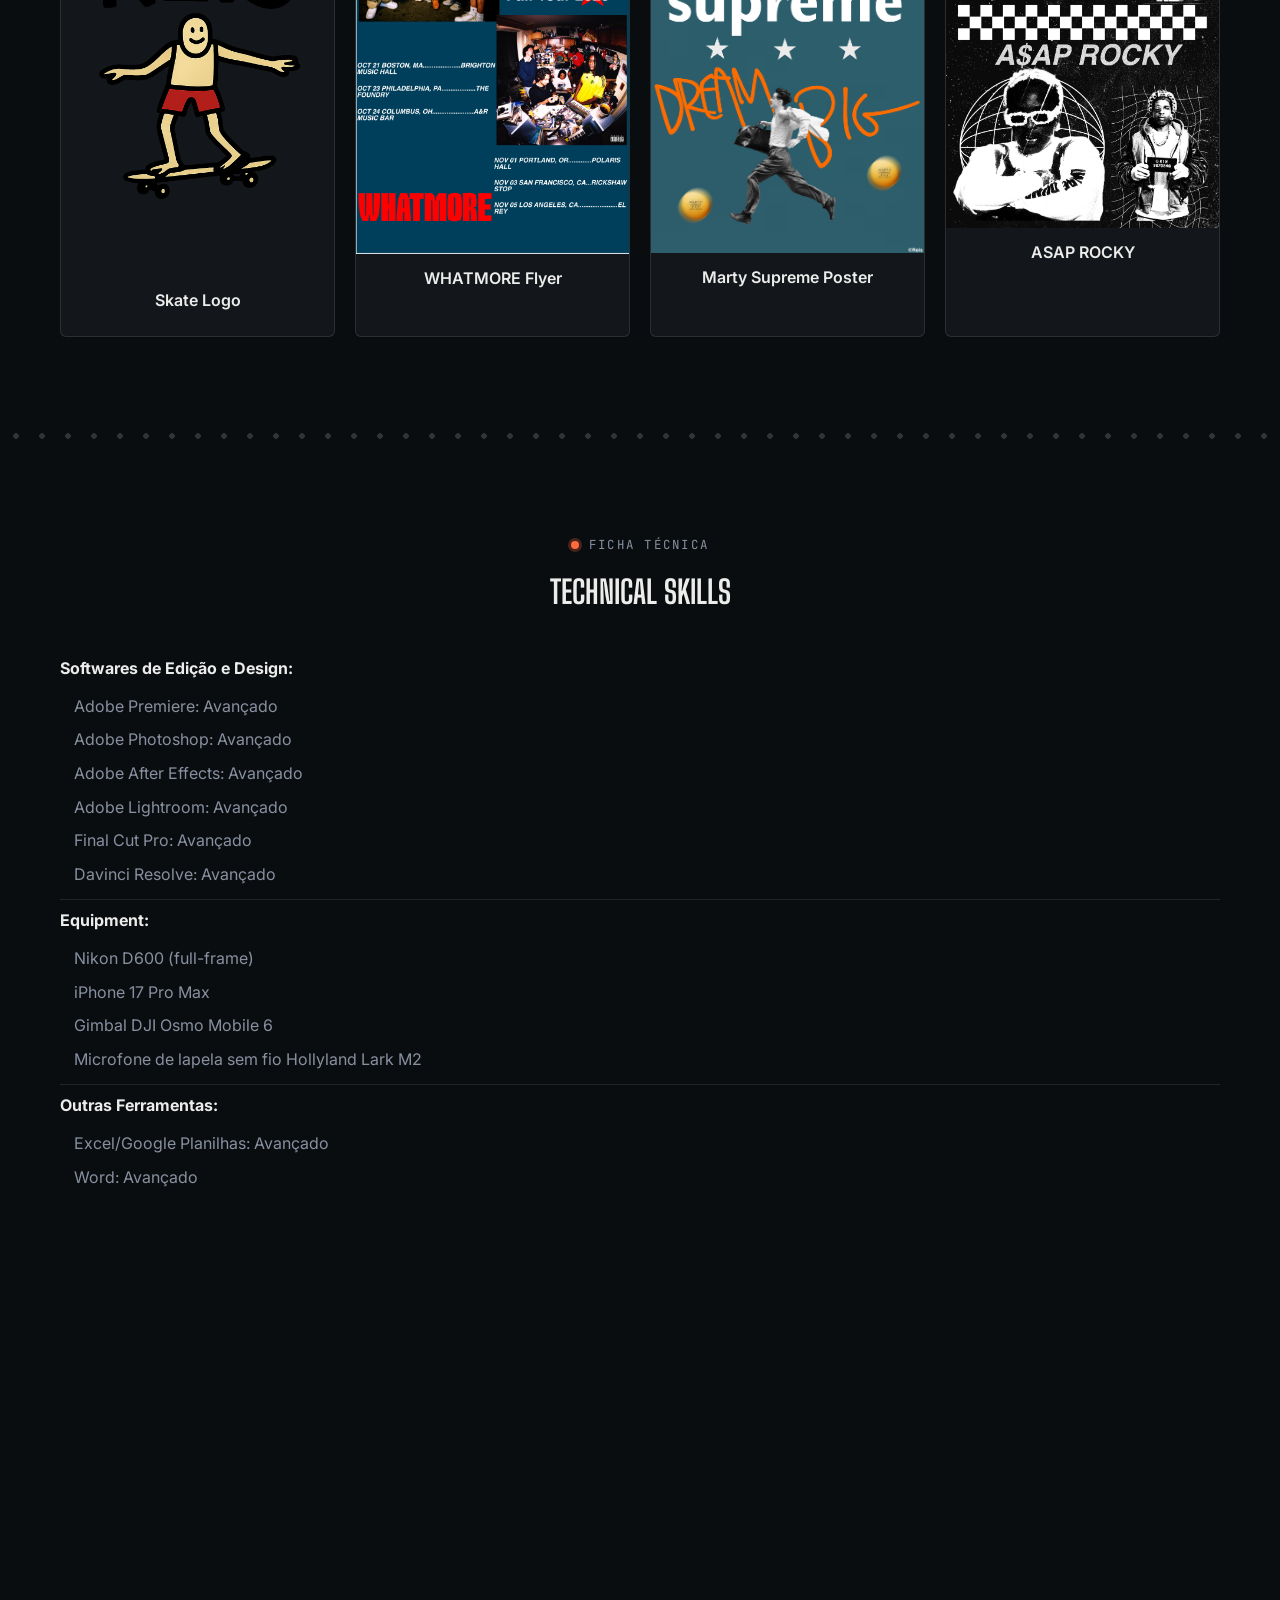
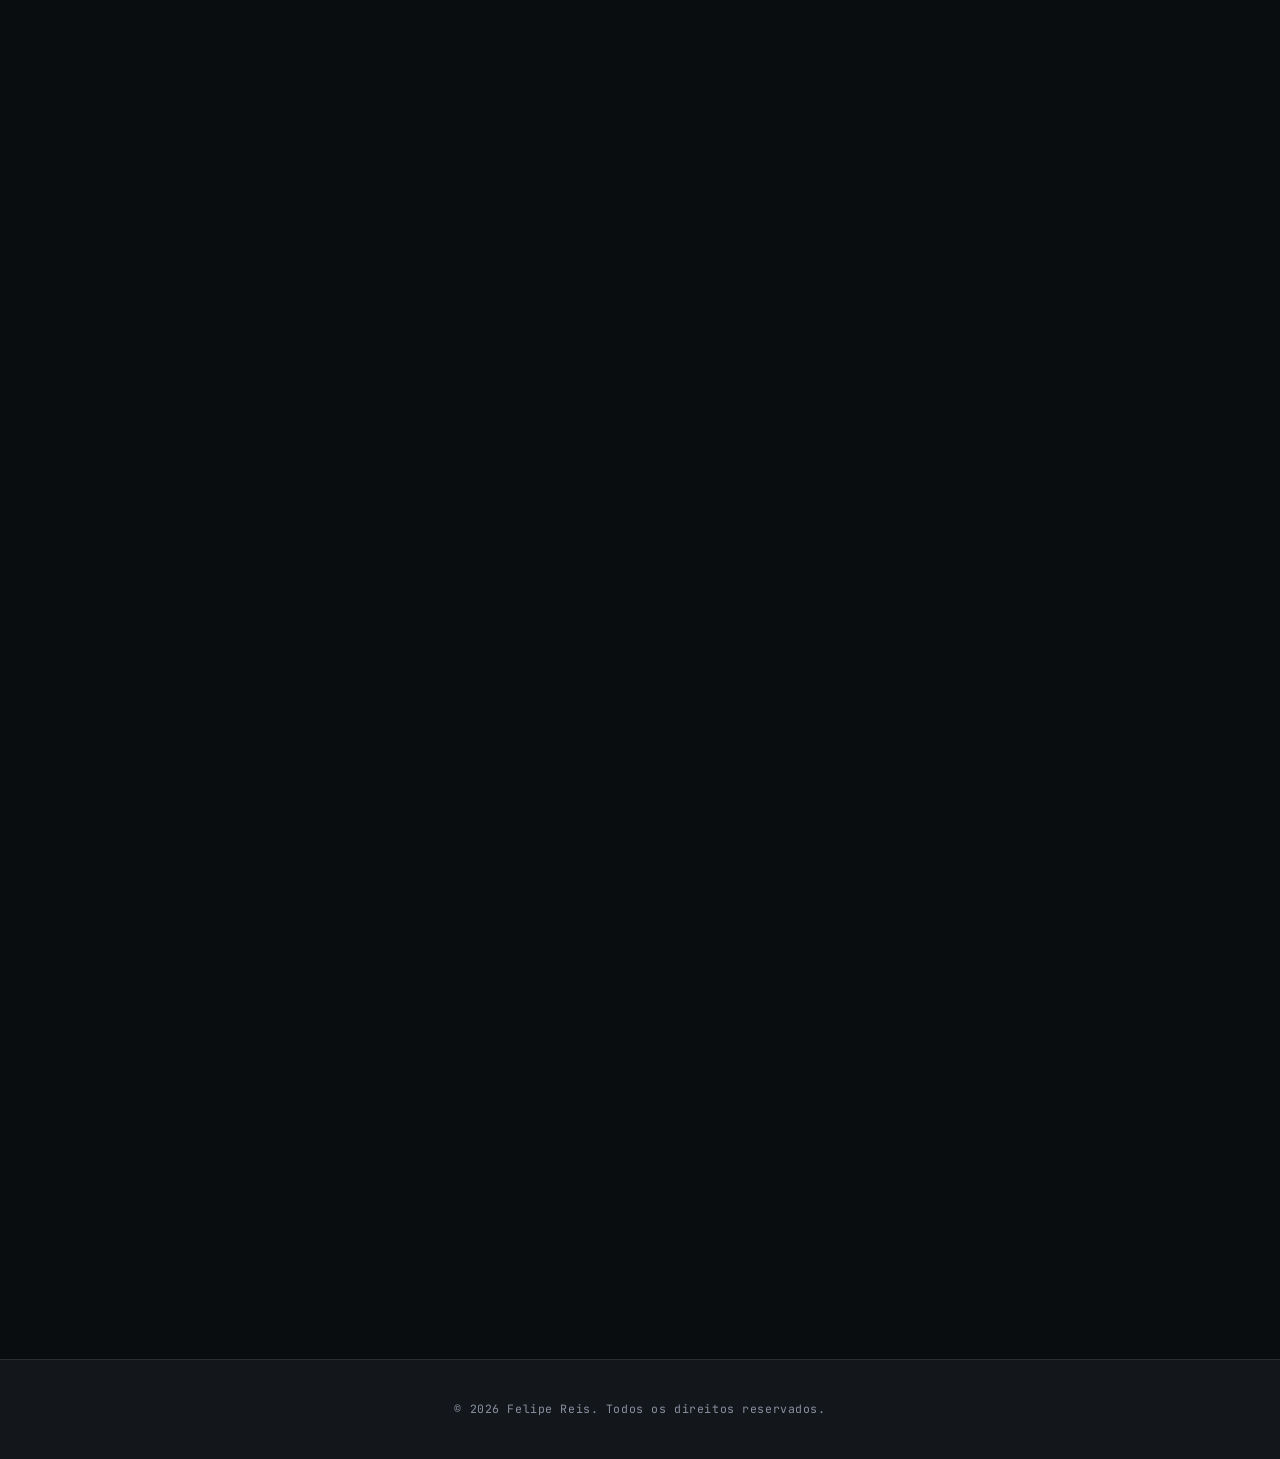
==== commit 1bcdc623: "Update experience to 10+ years in portfolio summary" ====
--- a/index.html
+++ b/index.html
@@ -130,7 +130,7 @@
         <h2 class="slate-label"><span class="dim">Slate 01 ·</span> <span id="about-title">Sobre Mim</span></h2>
       </div>
       <div class="slate-body">
-        <p id="about-objective"><strong>Resumo Profissional:</strong> Profissional com 5 anos de experiência no mercado audiovisual, com atuação nas áreas de edição de vídeo, produção audiovisual e som direto.</p>
+        <p id="about-objective"><strong>Resumo Profissional:</strong> Profissional com mais de 10 anos de experiência em edição de vídeo, com atuação nas áreas de edição de vídeo, produção audiovisual e som direto.</p>
         <p id="about-education"><strong>Formação Acadêmica:</strong> Comunicação Social – Pontifícia Universidade Católica do Rio de Janeiro (PUC-Rio), formado em Junho/2024.</p>
         <p id="about-languages"><strong>Idiomas:</strong><br>• Inglês: Avançado<br>• Espanhol: Avançado</p>
       </div>
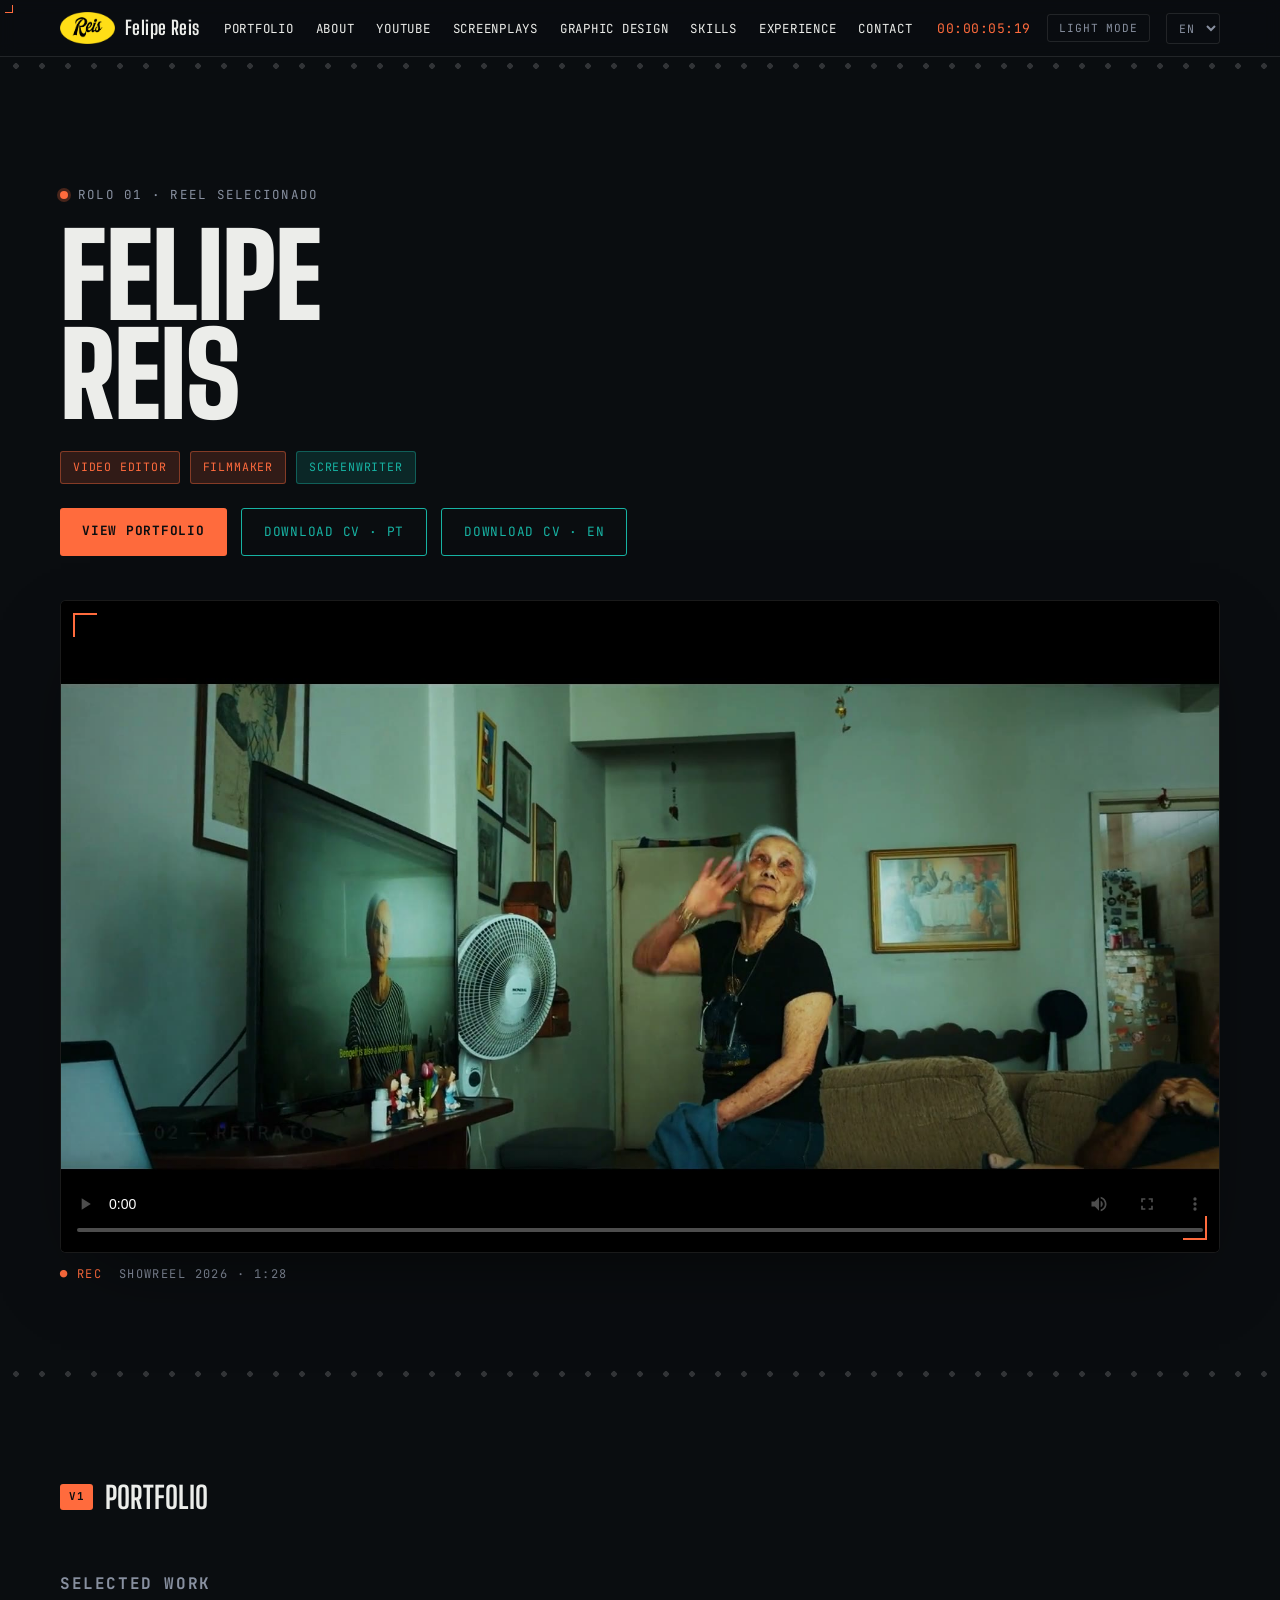
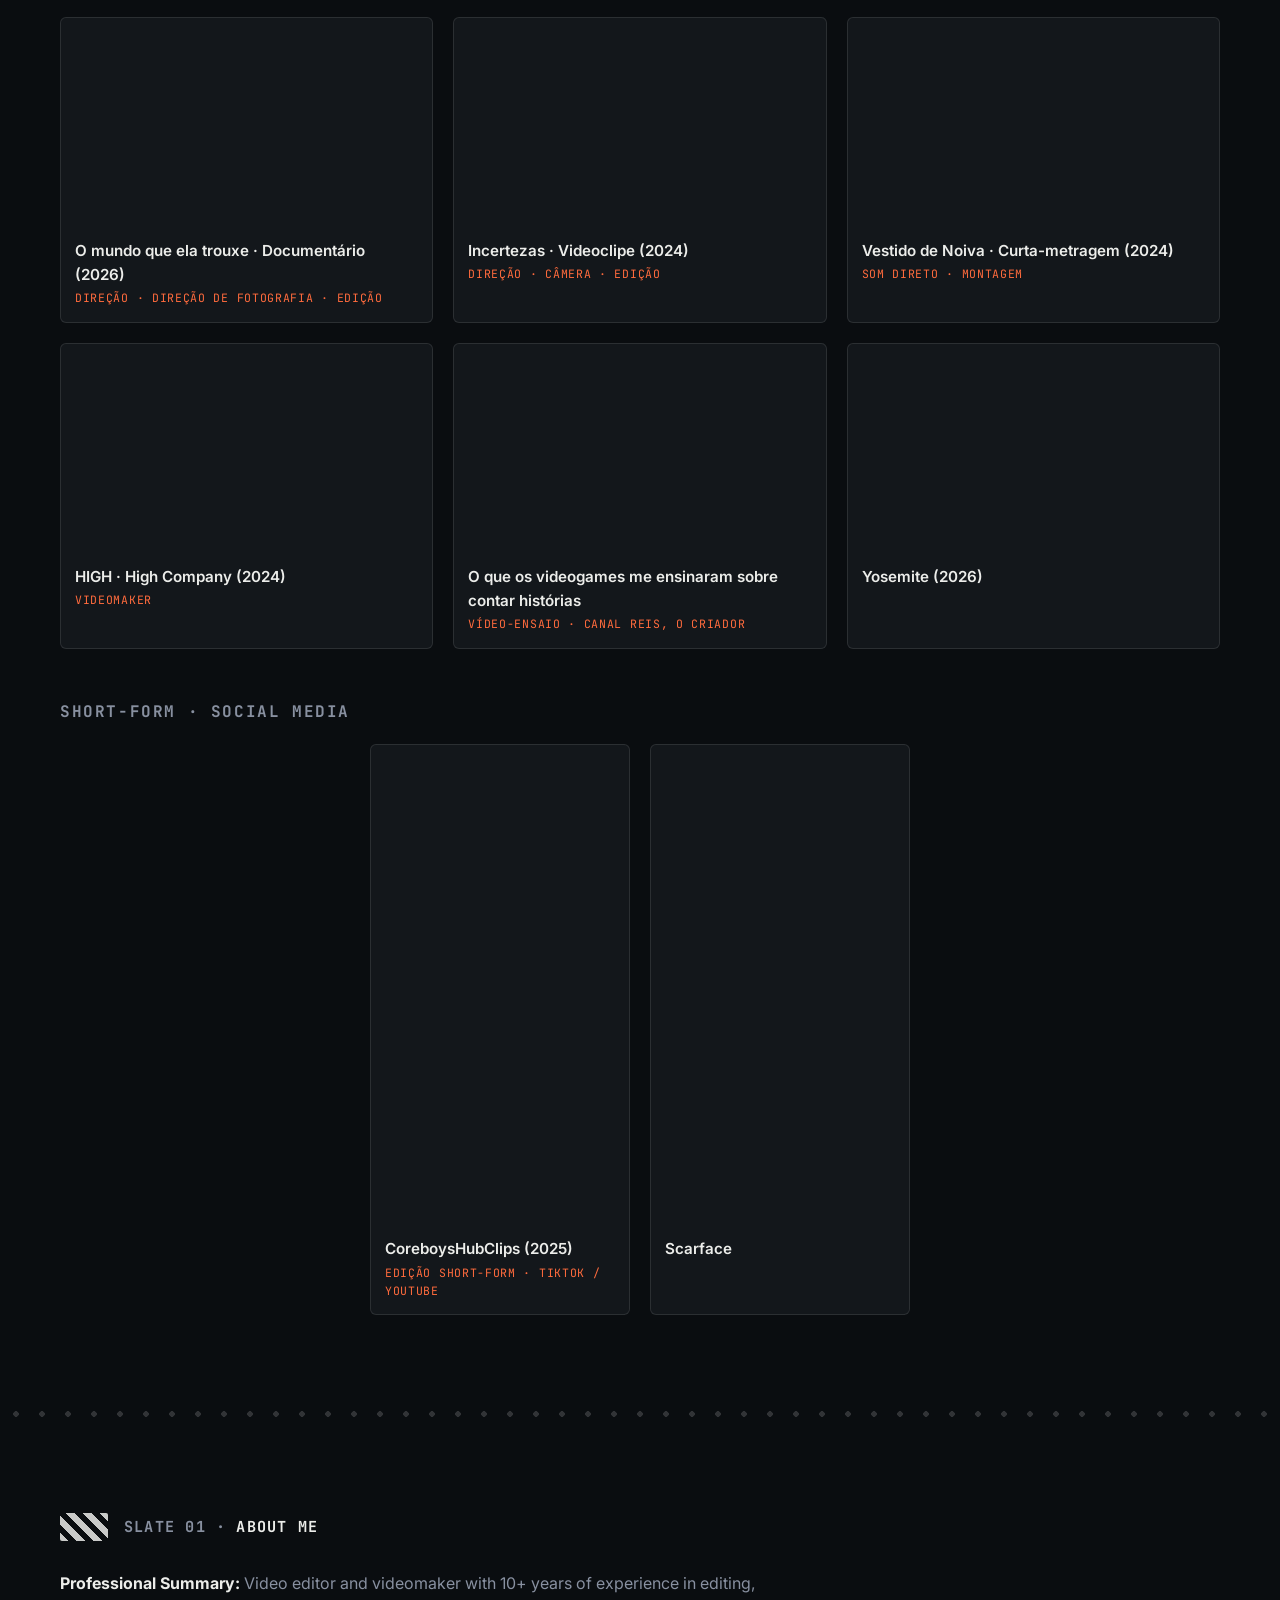
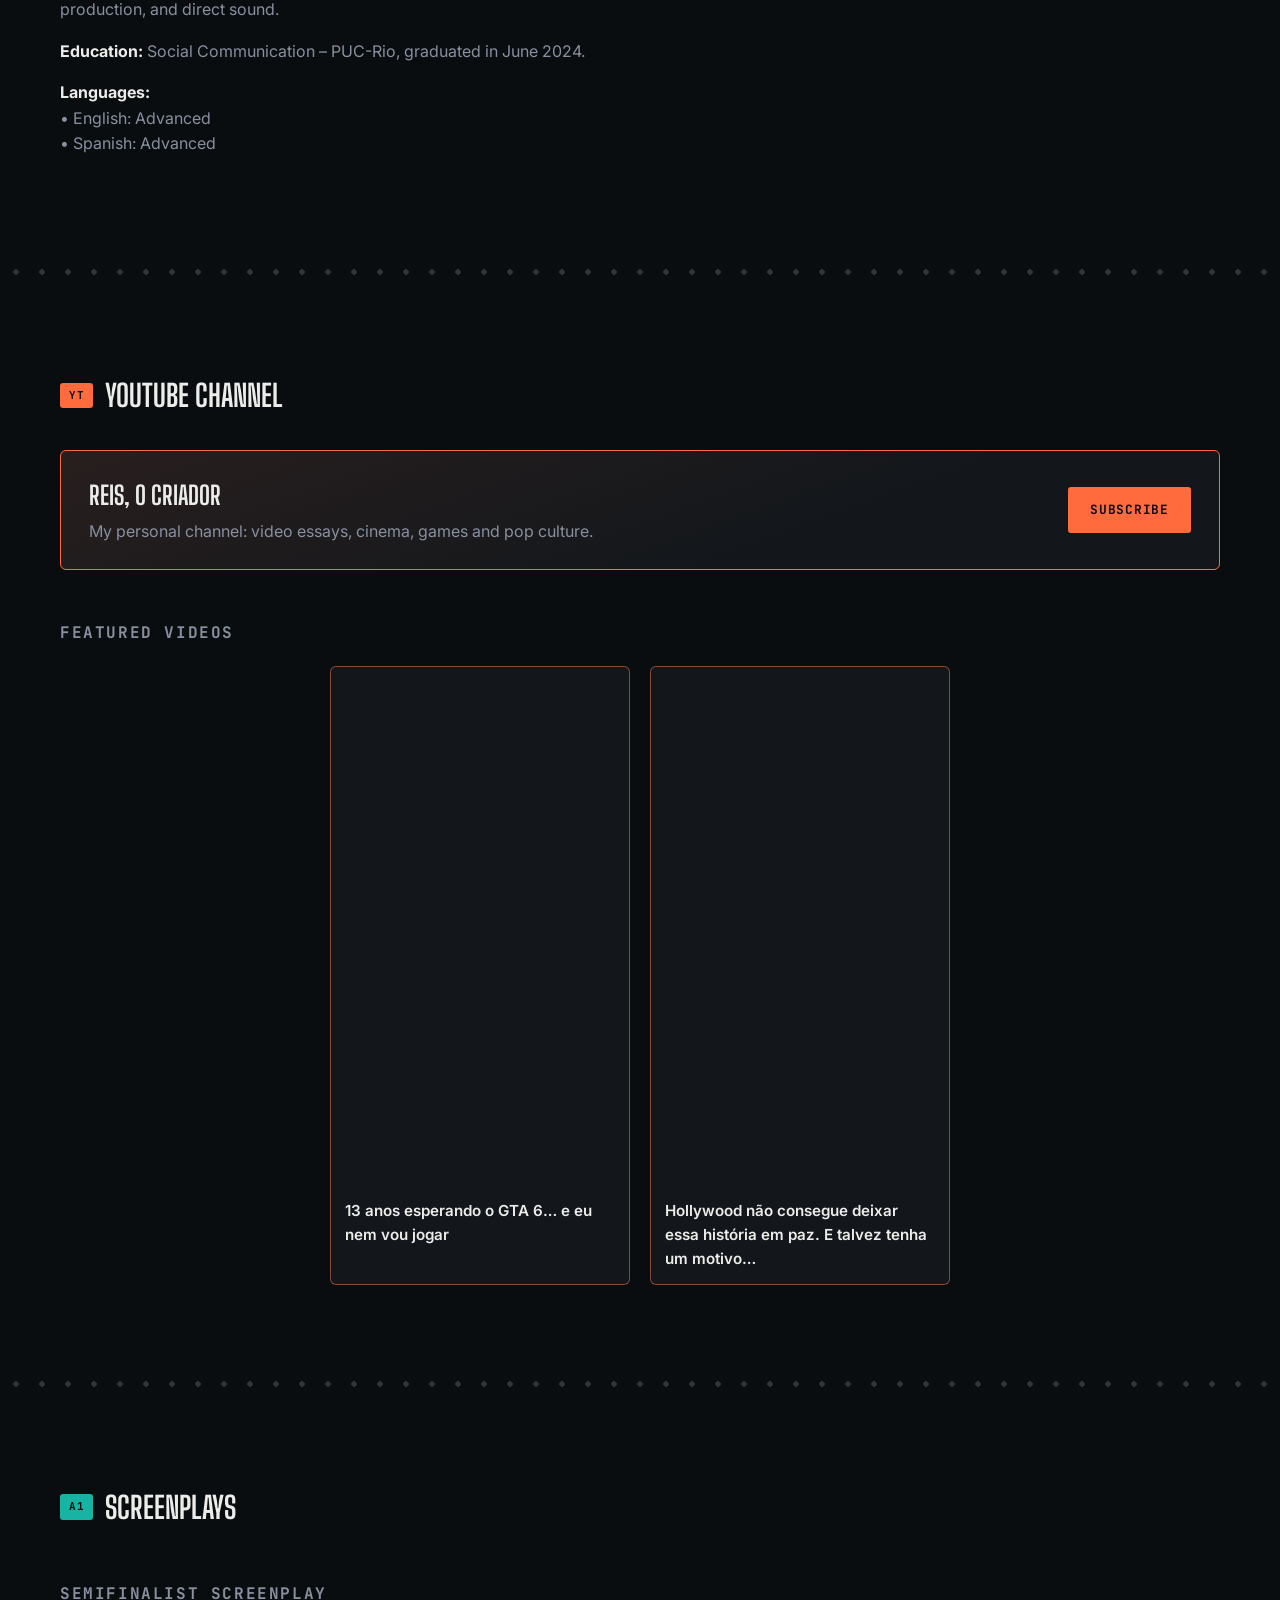
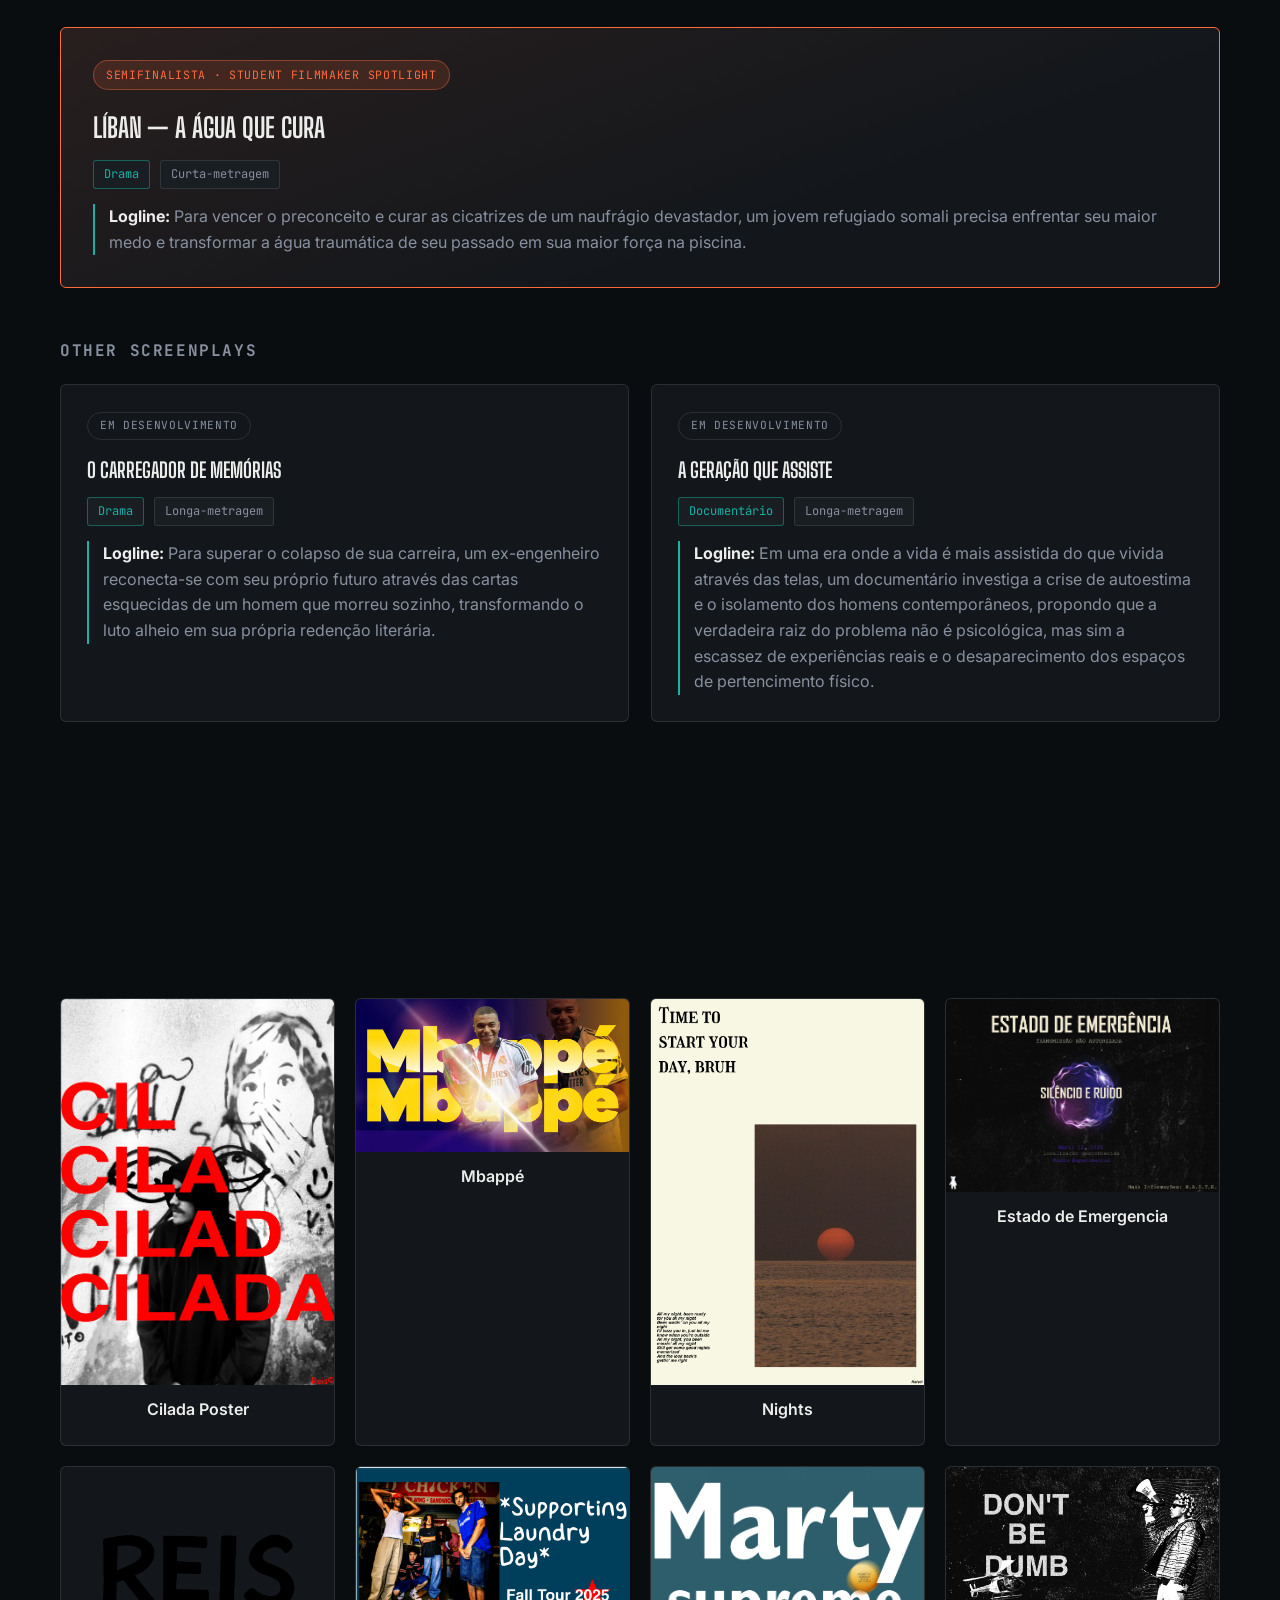
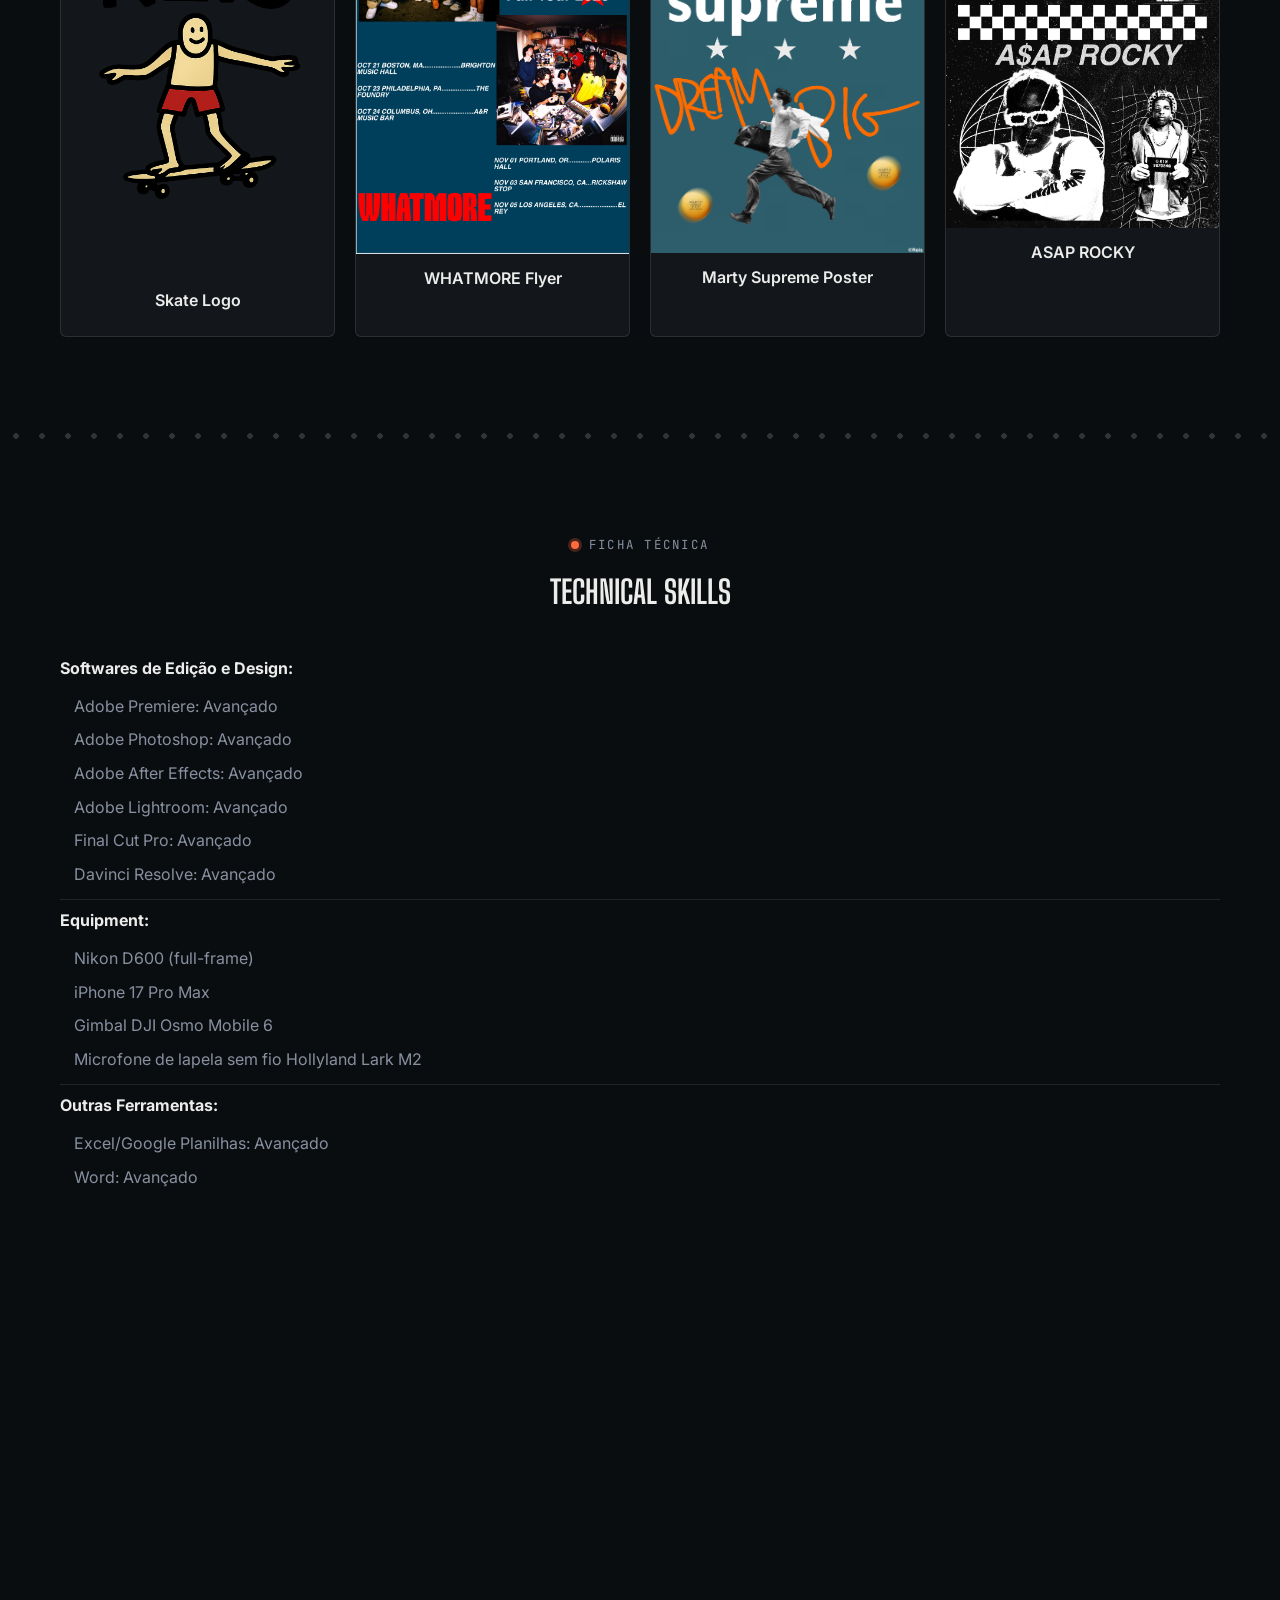
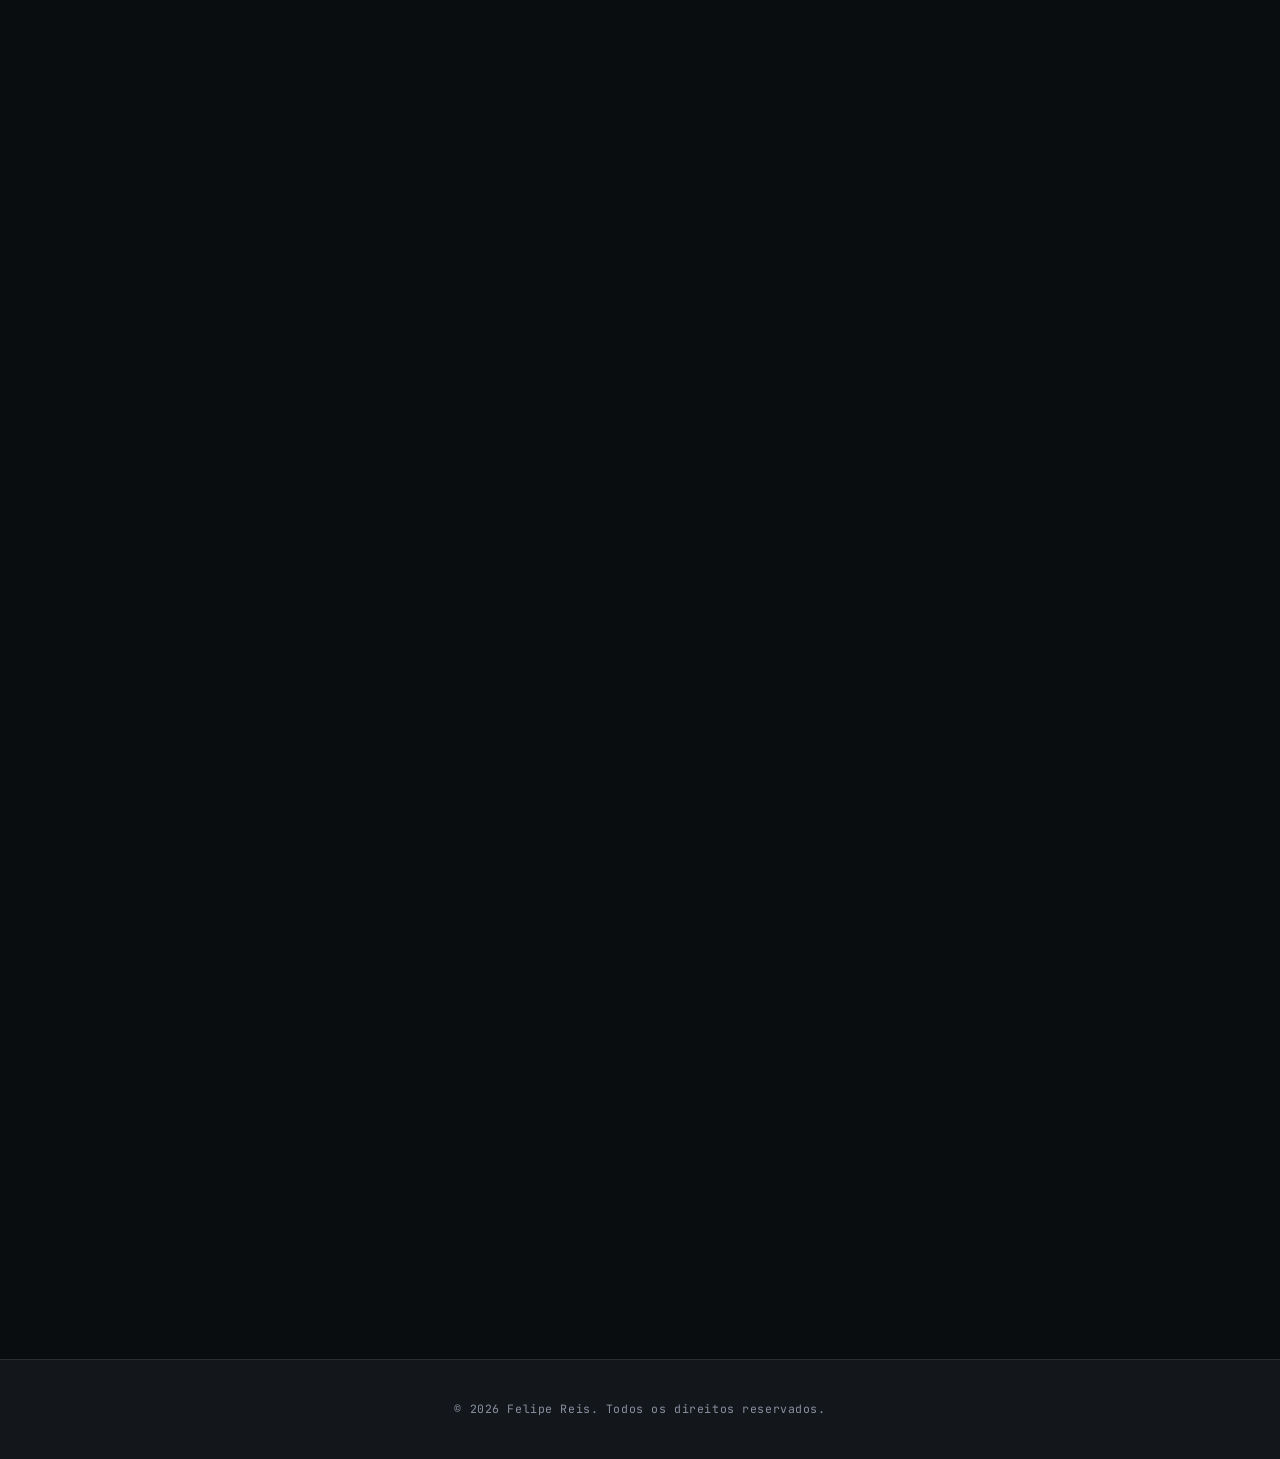
==== commit e38e5ef9: "Tidy experience summary wording" ====
--- a/index.html
+++ b/index.html
@@ -130,7 +130,7 @@
         <h2 class="slate-label"><span class="dim">Slate 01 ·</span> <span id="about-title">Sobre Mim</span></h2>
       </div>
       <div class="slate-body">
-        <p id="about-objective"><strong>Resumo Profissional:</strong> Profissional com mais de 10 anos de experiência em edição de vídeo, com atuação nas áreas de edição de vídeo, produção audiovisual e som direto.</p>
+        <p id="about-objective"><strong>Resumo Profissional:</strong> Profissional com mais de 10 anos de experiência em edição de vídeo, atuando também em produção audiovisual e som direto.</p>
         <p id="about-education"><strong>Formação Acadêmica:</strong> Comunicação Social – Pontifícia Universidade Católica do Rio de Janeiro (PUC-Rio), formado em Junho/2024.</p>
         <p id="about-languages"><strong>Idiomas:</strong><br>• Inglês: Avançado<br>• Espanhol: Avançado</p>
       </div>
